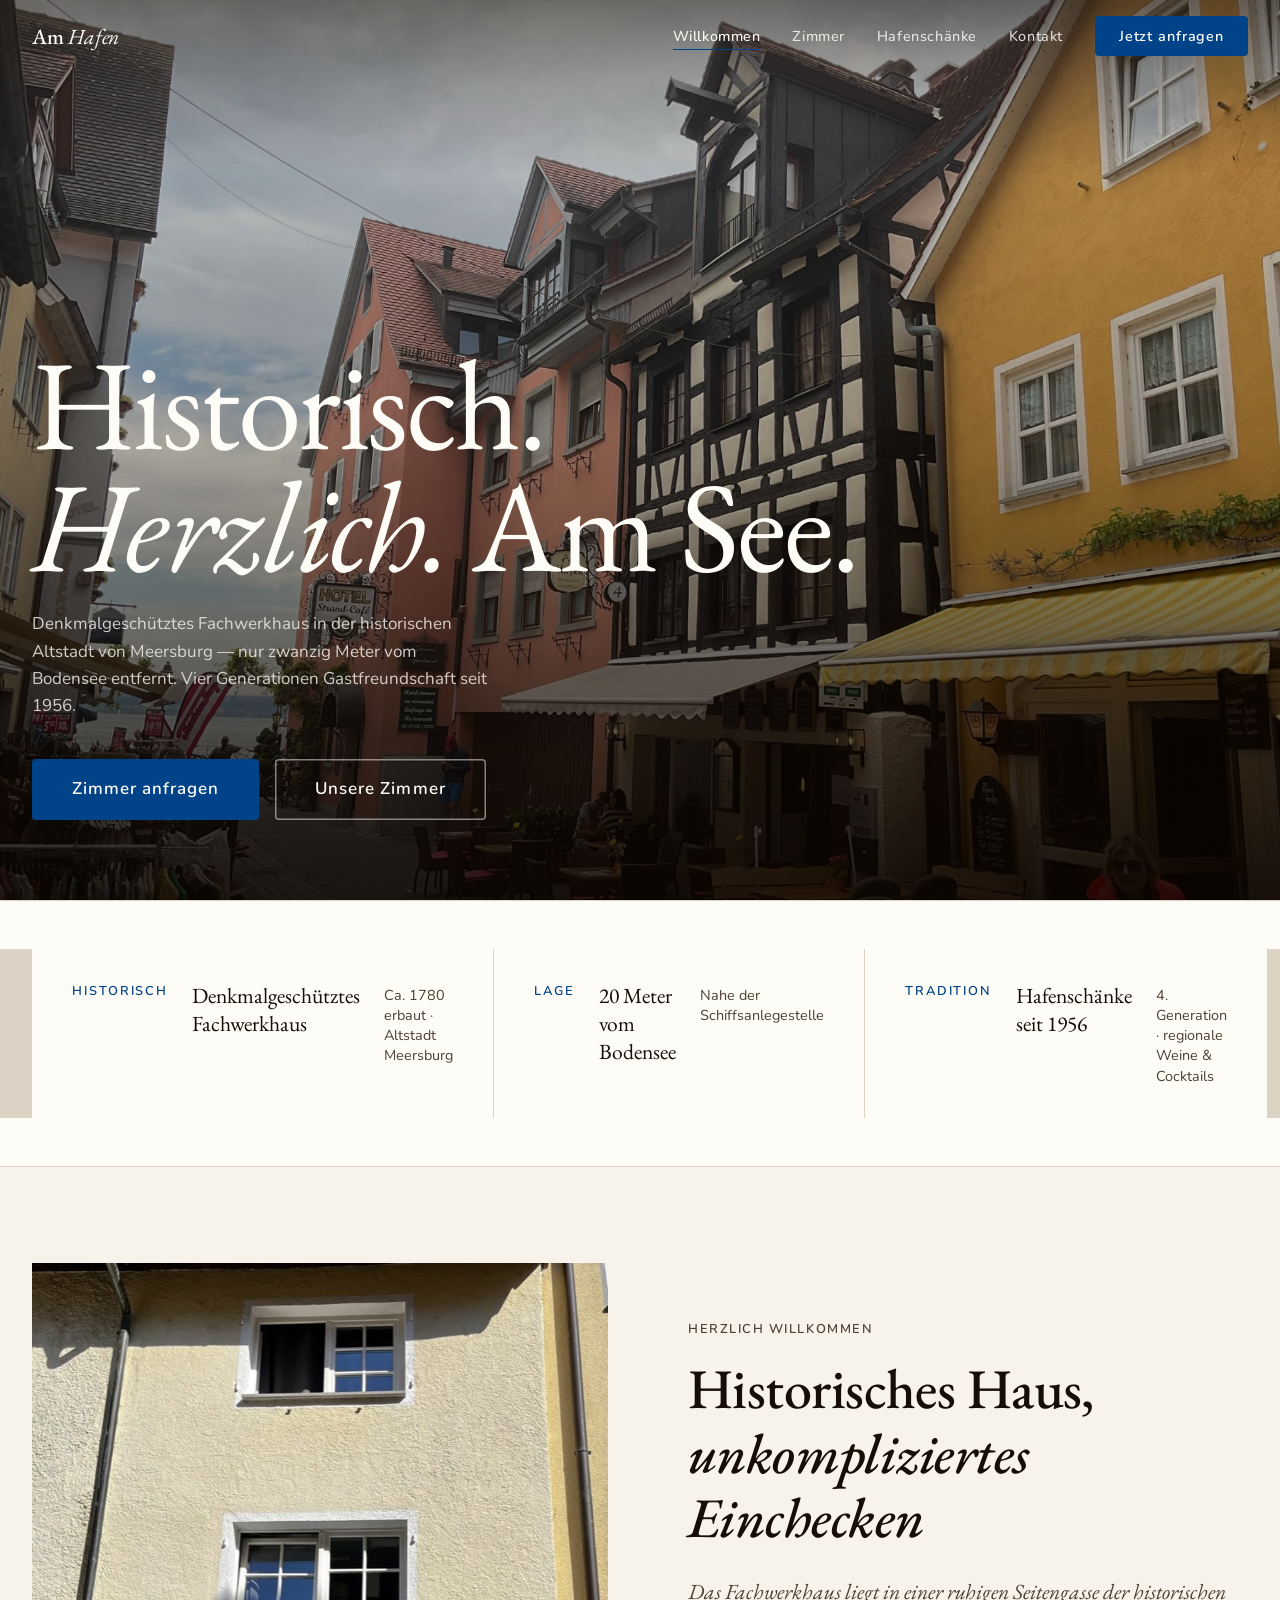
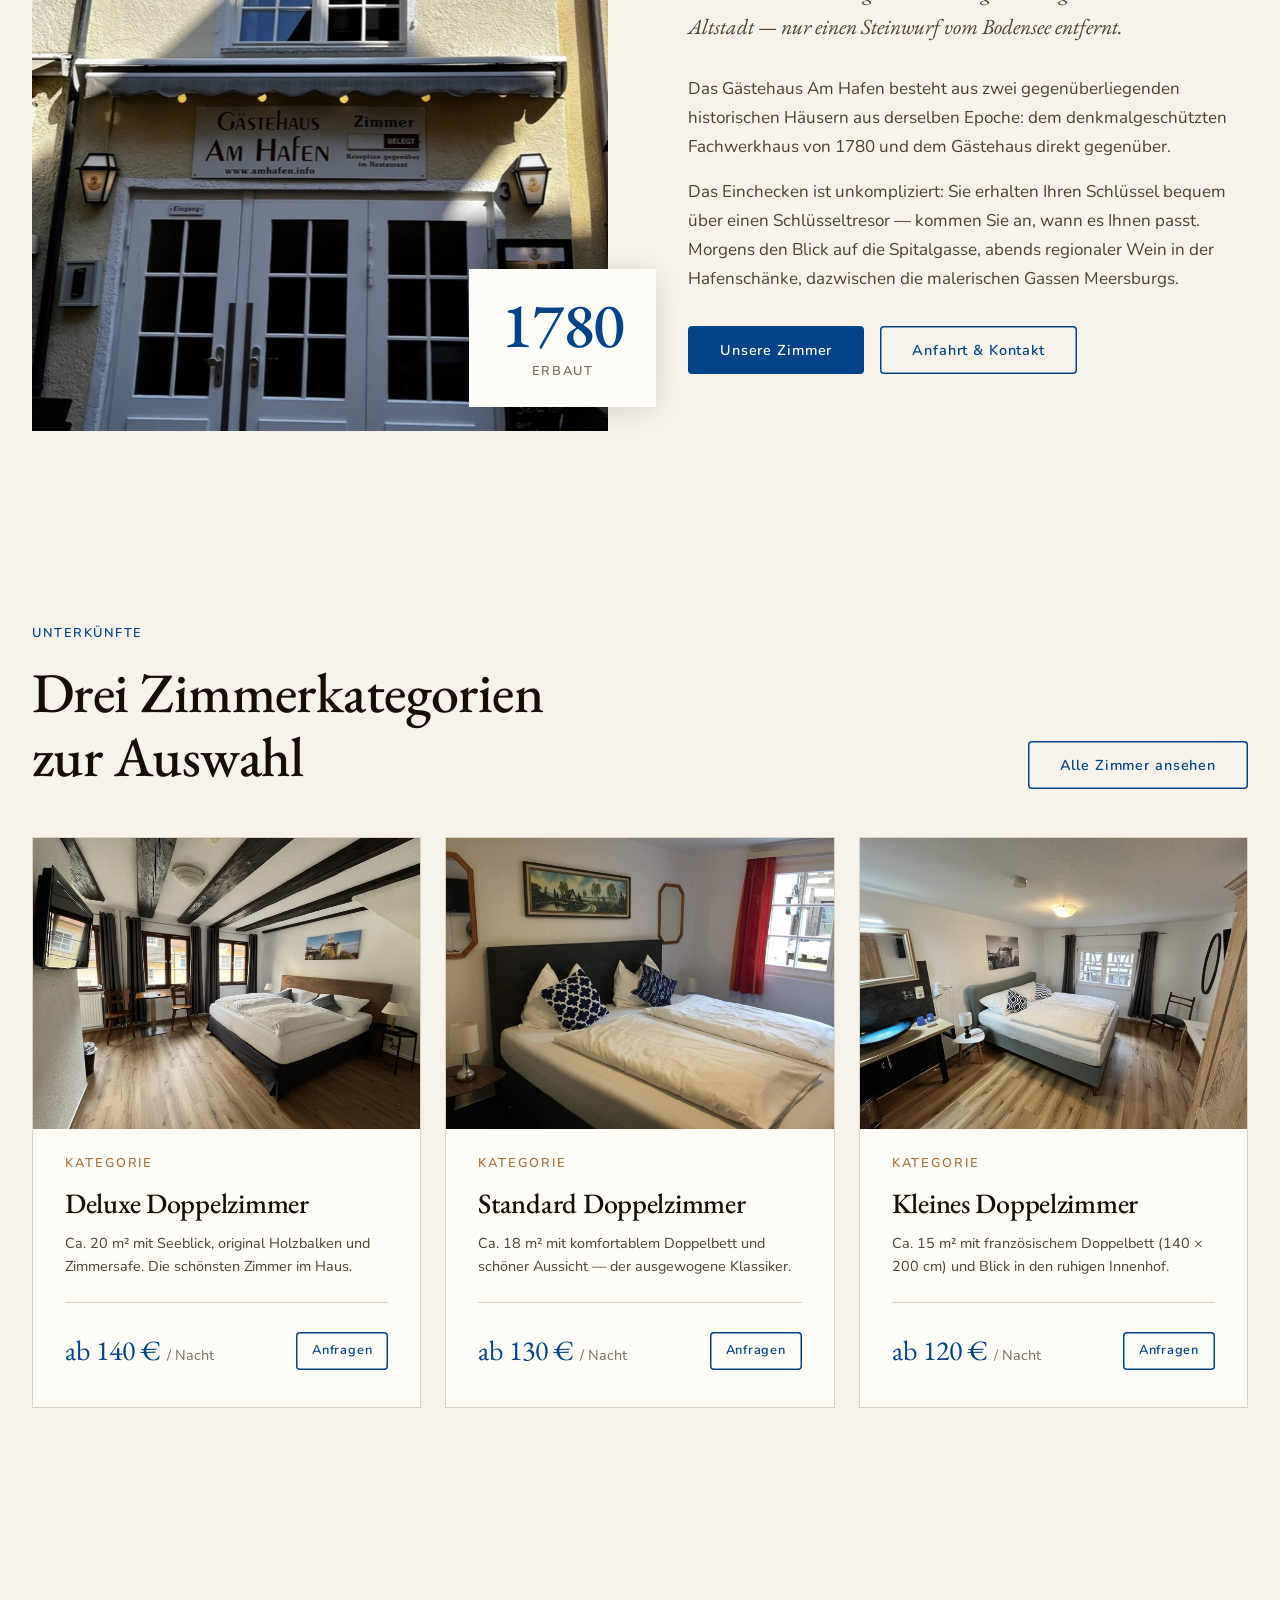
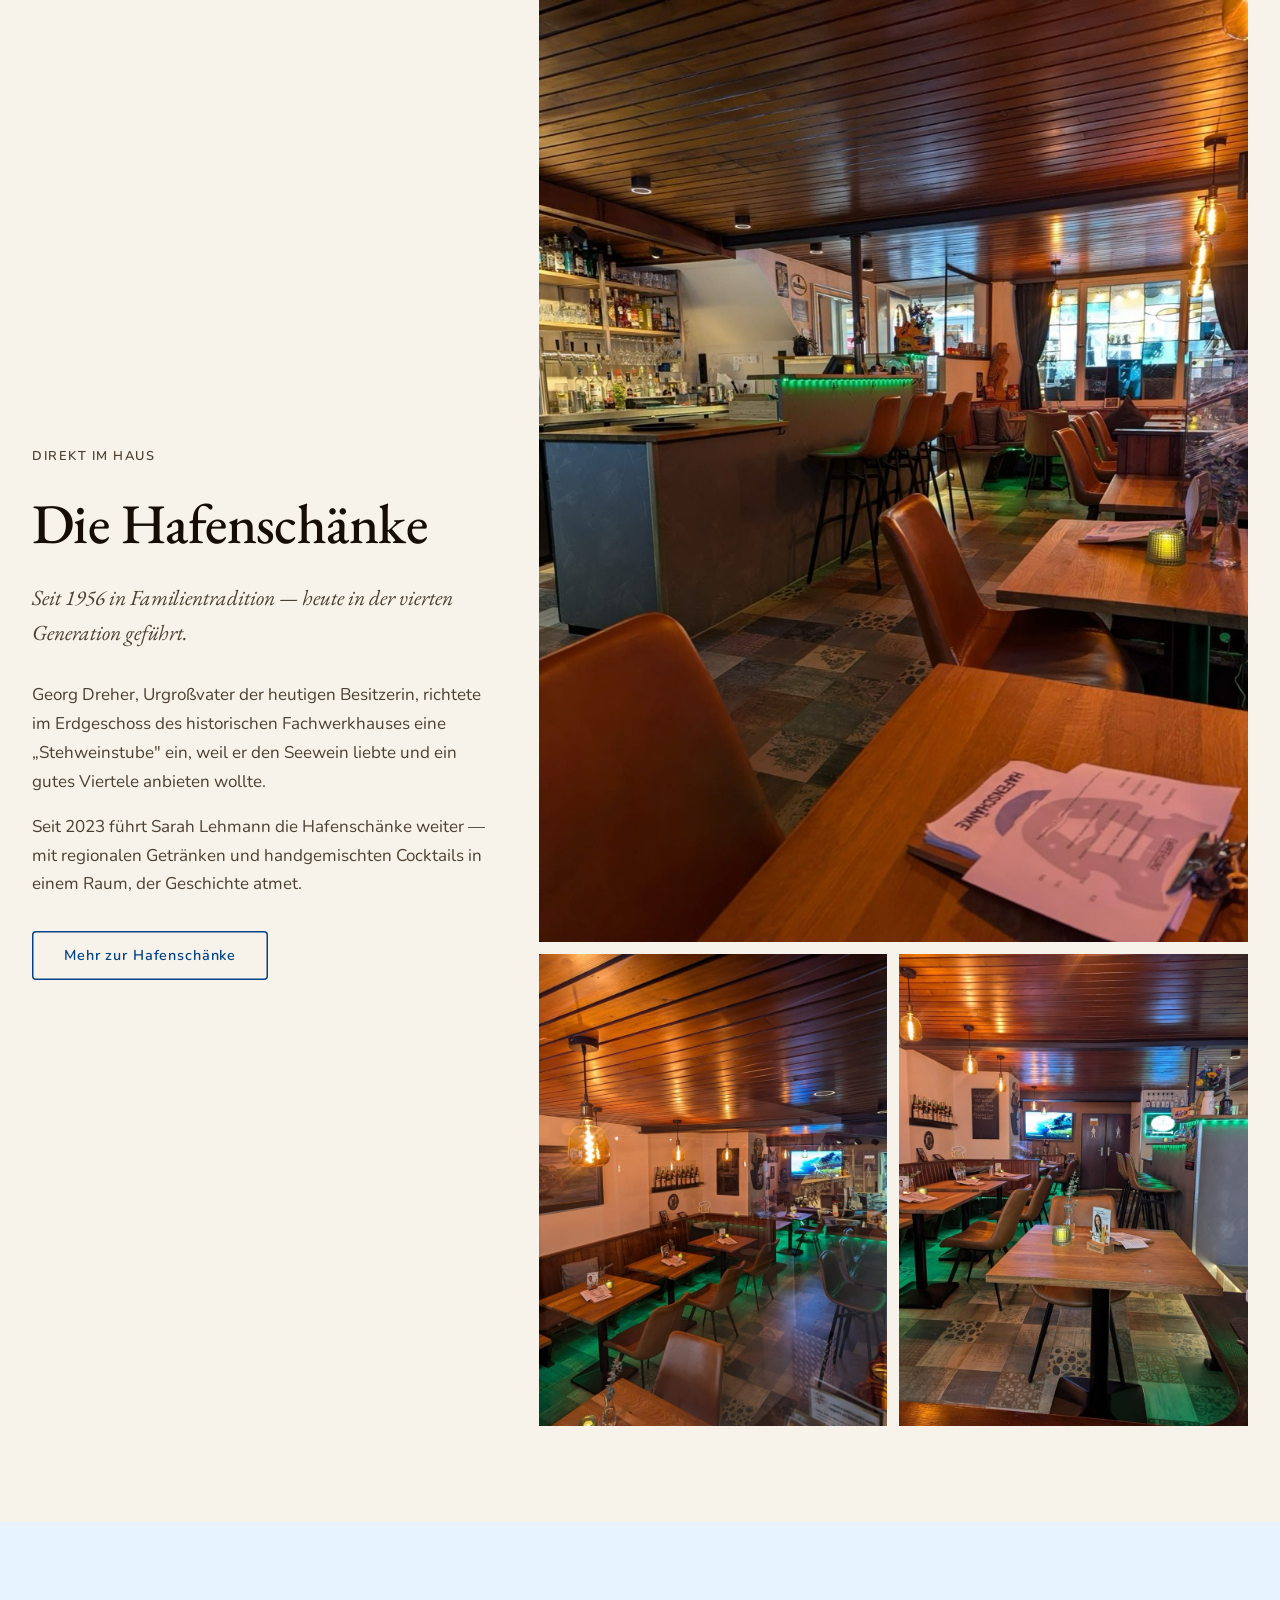
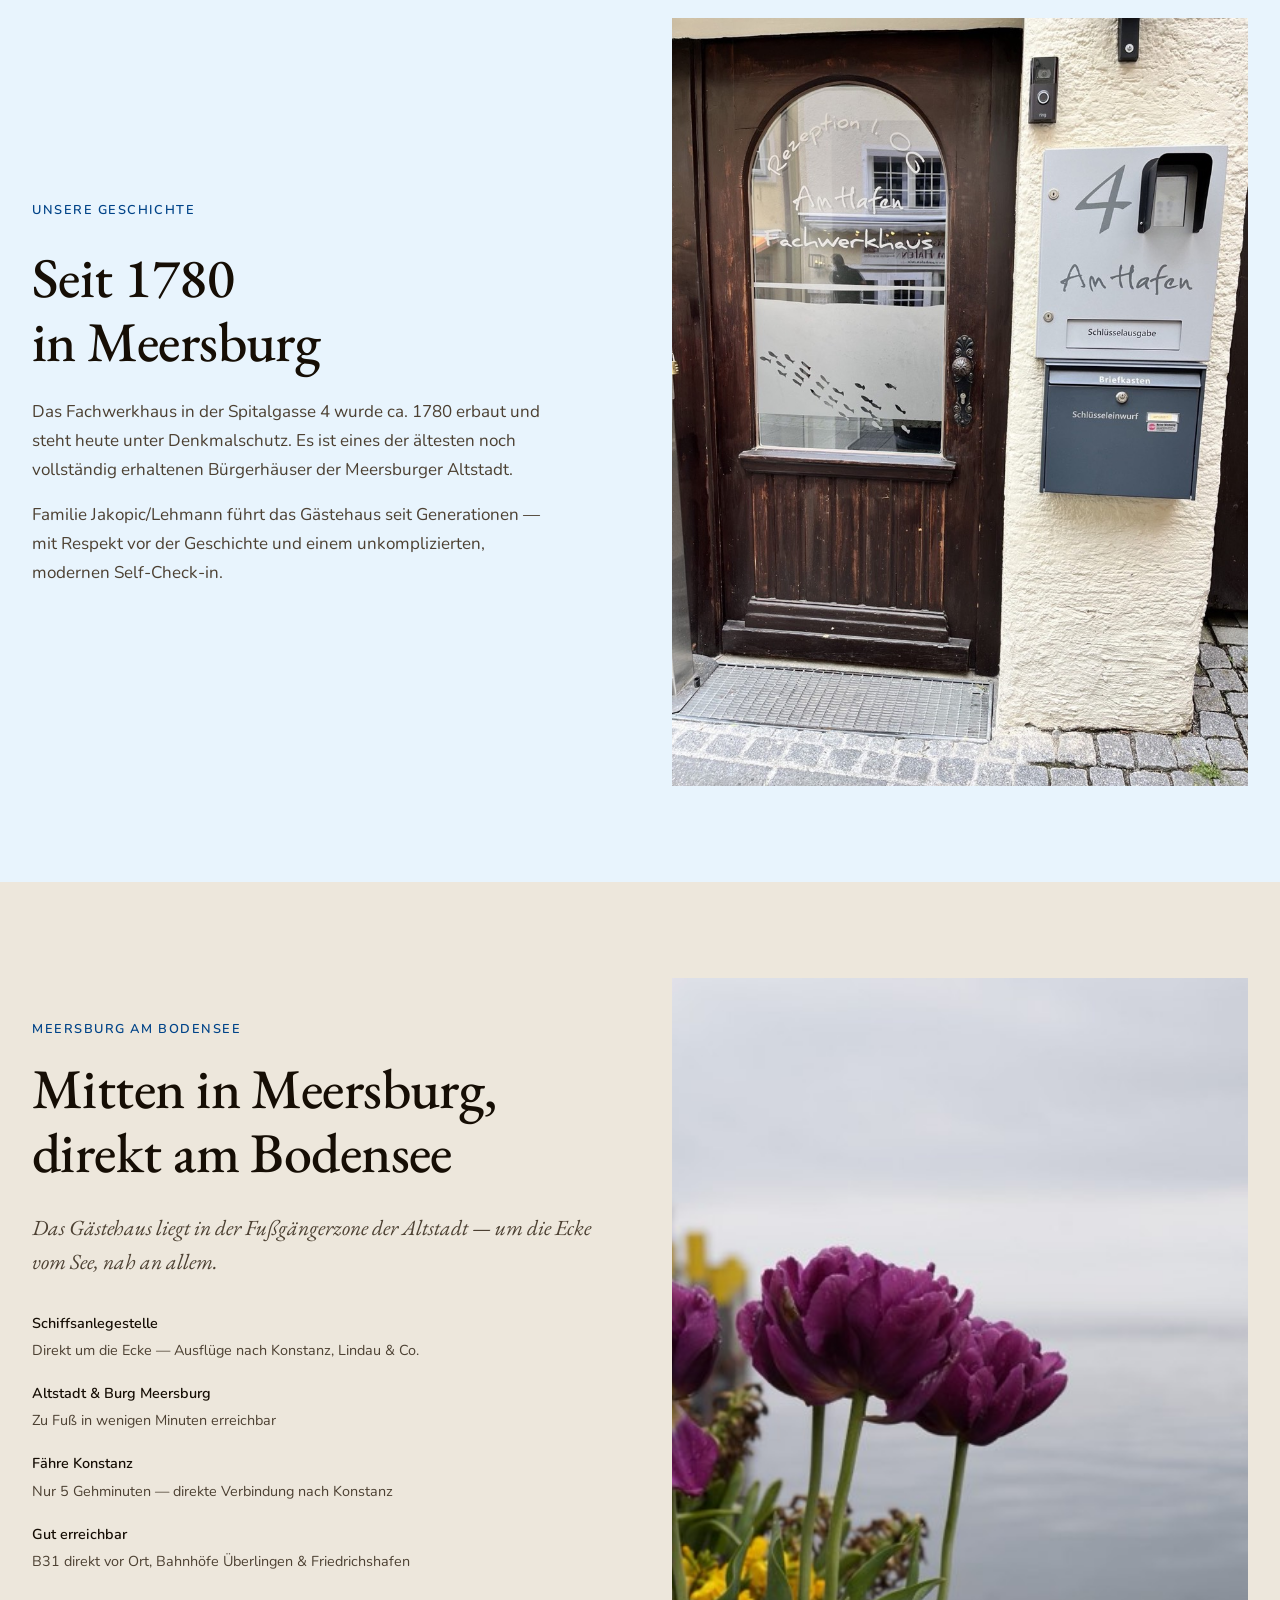
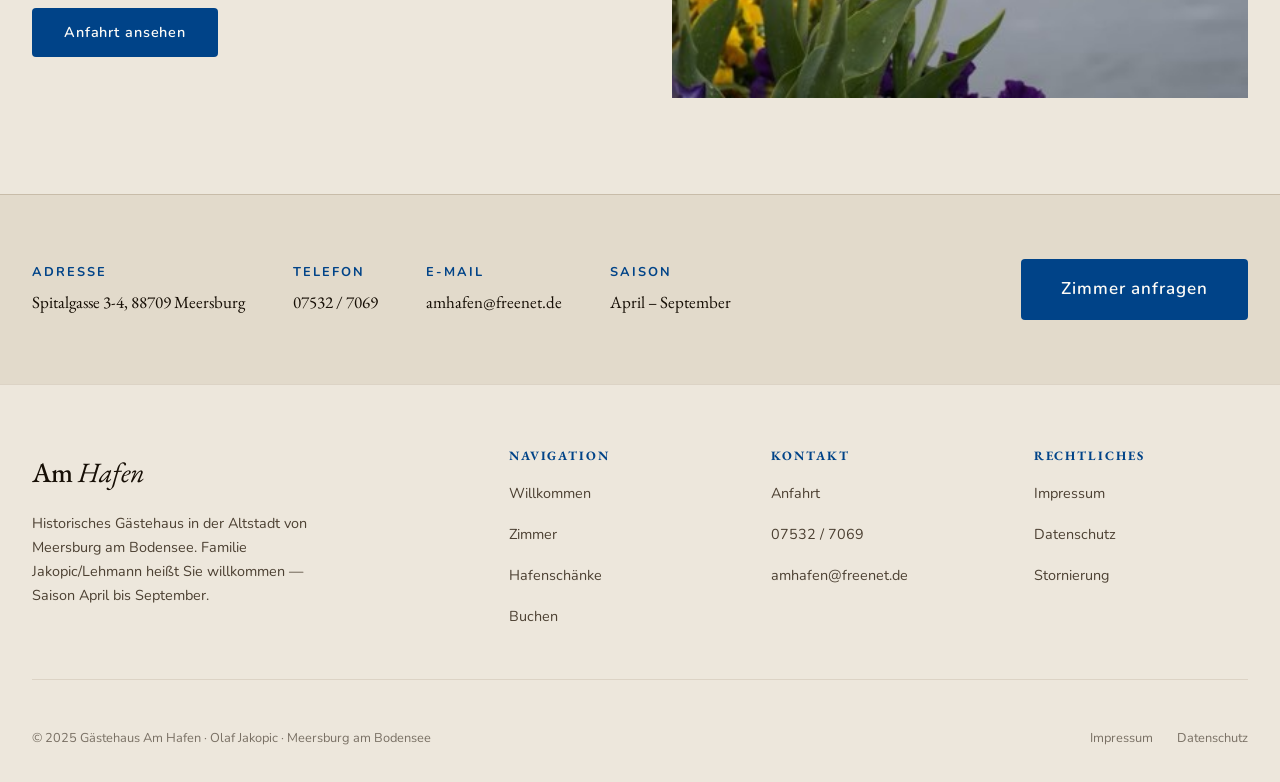
==== index.html @ cff9660d "Add files via upload" ====
<!DOCTYPE html>
<html lang="de">
<head>
  <meta charset="UTF-8">
  <meta name="viewport" content="width=device-width, initial-scale=1.0">
  <title>Gästehaus Am Hafen – Meersburg am Bodensee</title>
  <meta name="description" content="Gästehaus Am Hafen in der historischen Altstadt von Meersburg. Denkmalgeschütztes Fachwerkhaus von 1780, nur 20 Meter vom Bodensee und der Schiffsanlegestelle. Unkompliziertes Self-Check-in. Saison April–September.">
  <meta property="og:title" content="Gästehaus Am Hafen – Meersburg am Bodensee">
  <meta property="og:description" content="Historisches Fachwerkhaus direkt am Bodensee. Zimmer ab 120 €/Nacht. Self-Check-in über Schlüsseltresor.">
  <meta property="og:type" content="website">
  <meta property="og:image" content="img-0397.jpeg">
  <link rel="canonical" href="https://www.amhafen.info/">
  <link rel="stylesheet" href="style.css">
  <script type="application/ld+json">
  {
    "@context": "https://schema.org",
    "@type": "LodgingBusiness",
    "name": "Gästehaus Am Hafen",
    "description": "Historisches Fachwerkhaus in der Altstadt Meersburg, 20m vom Bodensee",
    "address": {
      "@type": "PostalAddress",
      "streetAddress": "Spitalgasse 3-4",
      "addressLocality": "Meersburg",
      "postalCode": "88709",
      "addressCountry": "DE"
    },
    "telephone": "+497532-7069",
    "email": "amhafen@freenet.de",
    "url": "https://www.amhafen.info",
    "priceRange": "ab 120 €/Nacht"
  }
  </script>
</head>
<body>

<!-- ── Navigation ──────────────────────────────────────────── -->
<nav class="nav" aria-label="Hauptnavigation">
  <div class="nav__inner">
    <a href="index.html" class="nav__logo">Am <span>Hafen</span></a>
    <div class="nav__links" role="list">
      <a href="index.html" class="nav__link nav__link--active" role="listitem">Willkommen</a>
      <a href="zimmer.html" class="nav__link" role="listitem">Zimmer</a>
      <a href="hafenschaenke.html" class="nav__link" role="listitem">Hafenschänke</a>
      <a href="kontakt.html" class="nav__link" role="listitem">Kontakt</a>
      <a href="buchen.html" class="nav__cta nav__link" role="listitem">Jetzt anfragen</a>
    </div>
    <button class="nav__hamburger" aria-label="Menü öffnen" aria-expanded="false" aria-controls="mobile-nav">
      <span></span><span></span><span></span>
    </button>
  </div>
</nav>

<nav class="nav__mobile" id="mobile-nav" aria-label="Mobile Navigation">
  <a href="index.html" class="nav__link">Willkommen</a>
  <a href="zimmer.html" class="nav__link">Zimmer</a>
  <a href="hafenschaenke.html" class="nav__link">Hafenschänke</a>
  <a href="kontakt.html" class="nav__link">Kontakt</a>
  <a href="buchen.html" class="nav__cta">Jetzt anfragen</a>
</nav>

<!-- ── Hero ────────────────────────────────────────────────── -->
<section class="hero" aria-label="Willkommen">
  <div class="hero__bg" role="img" aria-label="Historische Altstadtgasse in Meersburg am Bodensee">
    <img width="1800" height="1350" src="img-0397.jpeg" srcset="img-0397-768.jpeg 768w, img-0397-1200.jpeg 1200w, img-0397.jpeg 1800w" sizes="100vw" alt="Malerische Altstadtgasse in Meersburg mit Fachwerkhäusern, nahe dem Gästehaus Am Hafen" loading="eager" fetchpriority="high">
  </div>
  <div class="hero__content container">
    <h1 class="hero__title">Historisch.<br><em>Herzlich.</em> Am See.</h1>
    <p class="hero__sub">Denkmalgeschütztes Fachwerkhaus in der historischen Altstadt von Meersburg — nur zwanzig Meter vom Bodensee entfernt. Vier Generationen Gastfreundschaft seit 1956.</p>
    <div class="hero__actions">
      <a href="buchen.html" class="btn btn--primary btn--lg">Zimmer anfragen</a>
      <a href="zimmer.html" class="btn btn--ghost-light btn--lg">Unsere Zimmer</a>
    </div>
  </div>
  <div class="hero__scroll" aria-hidden="true"></div>
</section>

<!-- ── Highlights Band ─────────────────────────────────────── -->
<section class="highlights" aria-label="Highlights">
  <div class="highlights__grid container">
    <div class="highlight reveal">
      <div class="highlight__label">Historisch</div>
      <div class="highlight__text">Denkmalgeschütztes Fachwerkhaus</div>
      <div class="highlight__sub">Ca. 1780 erbaut · Altstadt Meersburg</div>
    </div>
    <div class="highlight reveal reveal-delay-1">
      <div class="highlight__label">Lage</div>
      <div class="highlight__text">20 Meter vom Bodensee</div>
      <div class="highlight__sub">Nahe der Schiffsanlegestelle</div>
    </div>
    <div class="highlight reveal reveal-delay-2">
      <div class="highlight__label">Tradition</div>
      <div class="highlight__text">Hafenschänke seit 1956</div>
      <div class="highlight__sub">4. Generation · regionale Weine & Cocktails</div>
    </div>
  </div>
</section>

<!-- ── Intro / Willkommen ──────────────────────────────────── -->
<section class="intro section" aria-labelledby="intro-heading">
  <div class="container">
    <div class="intro__grid">
      <div class="intro__image reveal">
        <div class="intro__image-clip">
          <img width="1272" height="2000" src="img-2753.jpeg" srcset="img-2753-768.jpeg 488w, img-2753-1200.jpeg 762w, img-2753.jpeg 1017w" sizes="(max-width: 900px) 100vw, 50vw" alt="Eingangsschild Gästehaus Am Hafen in der Spitalgasse" loading="lazy">
        </div>
        <div class="intro__badge" aria-label="Erbaut 1780">
          <div class="intro__badge-year">1780</div>
          <div class="intro__badge-label">Erbaut</div>
        </div>
      </div>
      <div class="intro__text reveal reveal-delay-1">
        <p class="eyebrow">Herzlich willkommen</p>
        <h2 id="intro-heading">Historisches Haus,<br><em>unkompliziertes Einchecken</em></h2>
        <p class="lead">Das Fachwerkhaus liegt in einer ruhigen Seitengasse der historischen Altstadt — nur einen Steinwurf vom Bodensee entfernt.</p>
        <p>Das Gästehaus Am Hafen besteht aus zwei gegenüberliegenden historischen Häusern aus derselben Epoche: dem denkmalgeschützten Fachwerkhaus von 1780 und dem Gästehaus direkt gegenüber.</p>
        <p>Das Einchecken ist unkompliziert: Sie erhalten Ihren Schlüssel bequem über einen Schlüsseltresor — kommen Sie an, wann es Ihnen passt. Morgens den Blick auf die Spitalgasse, abends regionaler Wein in der Hafenschänke, dazwischen die malerischen Gassen Meersburgs.</p>
        <div style="display:flex; gap: var(--s4); flex-wrap: wrap; margin-top: var(--s8);">
          <a href="zimmer.html" class="btn btn--primary">Unsere Zimmer</a>
          <a href="kontakt.html" class="btn btn--ghost">Anfahrt &amp; Kontakt</a>
        </div>
      </div>
    </div>
  </div>
</section>

<!-- ── Room Preview ────────────────────────────────────────── -->
<section class="rooms-preview" aria-labelledby="rooms-heading">
  <div class="container">
    <div class="section-header">
      <div class="section-header__left reveal">
        <p class="eyebrow">Unterkünfte</p>
        <h2 id="rooms-heading">Drei Zimmerkategorien<br>zur Auswahl</h2>
      </div>
      <a href="zimmer.html" class="btn btn--ghost reveal">Alle Zimmer ansehen</a>
    </div>
    <div class="rooms-grid">
      <article class="room-card reveal">
        <a href="zimmer.html#deluxe" class="room-card__img" data-lightbox="img-7273.jpeg" data-alt="Deluxe Doppelzimmer" aria-label="Zimmerfotos ansehen">
          <img width="2000" height="1500" src="img-7273.jpeg" srcset="img-7273-768.jpeg 768w, img-7273-1200.jpeg 1200w, img-7273.jpeg 1600w" sizes="(max-width: 900px) 100vw, 50vw" alt="Deluxe Doppelzimmer im Fachwerkhaus mit original Holzbalken" loading="lazy">
        </a>
        <div class="room-card__body">
          <div class="room-card__type">Kategorie</div>
          <h3 class="room-card__name">Deluxe Doppelzimmer</h3>
          <p class="room-card__desc">Ca. 20 m² mit Seeblick, original Holzbalken und Zimmersafe. Die schönsten Zimmer im Haus.</p>
          <div class="room-card__footer">
            <div class="room-card__price">ab 140 € <span>/ Nacht</span></div>
            <a href="buchen.html?zimmer=deluxe" class="btn btn--ghost" style="padding: var(--s2) var(--s4); font-size: var(--text-xs);">Anfragen</a>
          </div>
        </div>
      </article>
      <article class="room-card reveal reveal-delay-1">
        <a href="zimmer.html#standard" class="room-card__img" data-lightbox="img-3062.jpg" data-alt="Standard Doppelzimmer" aria-label="Zimmerfotos ansehen">
          <img width="1800" height="1350" src="img-3062.jpg" srcset="img-3062-768.jpg 768w, img-3062-1200.jpg 1200w, img-3062.jpg 1800w" sizes="(max-width: 900px) 100vw, 50vw" alt="Standard Doppelzimmer mit Doppelbett und Aussicht" loading="lazy">
        </a>
        <div class="room-card__body">
          <div class="room-card__type">Kategorie</div>
          <h3 class="room-card__name">Standard Doppelzimmer</h3>
          <p class="room-card__desc">Ca. 18 m² mit komfortablem Doppelbett und schöner Aussicht — der ausgewogene Klassiker.</p>
          <div class="room-card__footer">
            <div class="room-card__price">ab 130 € <span>/ Nacht</span></div>
            <a href="buchen.html?zimmer=standard" class="btn btn--ghost" style="padding: var(--s2) var(--s4); font-size: var(--text-xs);">Anfragen</a>
          </div>
        </div>
      </article>
      <article class="room-card reveal reveal-delay-2">
        <a href="zimmer.html#klein" class="room-card__img" data-lightbox="img-7418.jpeg" data-alt="Kleines Doppelzimmer" aria-label="Zimmerfotos ansehen">
          <img width="2000" height="1500" src="img-7418.jpeg" srcset="img-7418-768.jpeg 768w, img-7418-1200.jpeg 1200w, img-7418.jpeg 1600w" sizes="(max-width: 900px) 100vw, 50vw" alt="Kleines Doppelzimmer mit Innenhofsicht" loading="lazy">
        </a>
        <div class="room-card__body">
          <div class="room-card__type">Kategorie</div>
          <h3 class="room-card__name">Kleines Doppelzimmer</h3>
          <p class="room-card__desc">Ca. 15 m² mit französischem Doppelbett (140 × 200 cm) und Blick in den ruhigen Innenhof.</p>
          <div class="room-card__footer">
            <div class="room-card__price">ab 120 € <span>/ Nacht</span></div>
            <a href="buchen.html?zimmer=klein" class="btn btn--ghost" style="padding: var(--s2) var(--s4); font-size: var(--text-xs);">Anfragen</a>
          </div>
        </div>
      </article>
    </div>
  </div>
</section>

<!-- ── Hafenschänke Feature ────────────────────────────────── -->
<section class="hafenbar section" aria-labelledby="hafen-heading">
  <div class="container">
    <div class="hafenbar__grid">
      <div class="hafenbar__text reveal">
        <p class="eyebrow">Direkt im Haus</p>
        <h2 id="hafen-heading">Die Hafen&shy;schänke</h2>
        <p class="lead">Seit 1956 in Familientradition — heute in der vierten Generation geführt.</p>
        <p>Georg Dreher, Urgroßvater der heutigen Besitzerin, richtete im Erdgeschoss des historischen Fachwerkhauses eine „Stehweinstube" ein, weil er den Seewein liebte und ein gutes Viertele anbieten wollte.</p>
        <p>Seit 2023 führt Sarah Lehmann die Hafenschänke weiter — mit regionalen Getränken und handgemischten Cocktails in einem Raum, der Geschichte atmet.</p>
        <a href="hafenschaenke.html" class="btn btn--ghost">Mehr zur Hafenschänke</a>
      </div>
      <div class="hafenbar__images reveal reveal-delay-1">
        <div class="hafenbar__img-main">
          <img width="1536" height="2040" src="img-7409.jpg" srcset="img-7409-768.jpg 578w, img-7409-1200.jpg 903w, img-7409.jpg 1204w" sizes="(max-width: 900px) 100vw, 50vw" alt="Theke der Hafenschänke mit regionalen Getränken" loading="lazy">
        </div>
        <div class="hafenbar__img-row">
          <div class="hafenbar__img-small">
            <img width="1536" height="2040" src="img-7407.jpg" srcset="img-7407-768.jpg 578w, img-7407-1200.jpg 903w, img-7407.jpg 1204w" sizes="(max-width: 900px) 100vw, 50vw" alt="Gemütlicher Gastraum der Hafenschänke mit Holzdecke" loading="lazy">
          </div>
          <div class="hafenbar__img-small">
            <img width="1536" height="2040" src="img-7408.jpg" srcset="img-7408-768.jpg 578w, img-7408-1200.jpg 903w, img-7408.jpg 1204w" sizes="(max-width: 900px) 100vw, 50vw" alt="Tische in der Hafenschänke" loading="lazy">
          </div>
        </div>
      </div>
    </div>
  </div>
</section>

<!-- ── Geschichte / 1780 ──────────────────────────────────── -->
<section class="history" aria-labelledby="history-heading">
  <div class="container">
    <div class="history__inner">
      <div class="history__text reveal">
        <p class="eyebrow">Unsere Geschichte</p>
        <h2 id="history-heading">Seit 1780<br>in Meersburg</h2>
        <p>Das Fachwerkhaus in der Spitalgasse 4 wurde ca. 1780 erbaut und steht heute unter Denkmalschutz. Es ist eines der ältesten noch vollständig erhaltenen Bürgerhäuser der Meersburger Altstadt.</p>
        <p>Familie Jakopic/Lehmann führt das Gästehaus seit Generationen — mit Respekt vor der Geschichte und einem unkomplizierten, modernen Self-Check-in.</p>
      </div>
      <div class="history__image reveal reveal-delay-1">
        <img width="1500" height="2000" src="img-5896.jpeg" srcset="img-5896-768.jpeg 576w, img-5896-1200.jpeg 900w, img-5896.jpeg 1200w" sizes="(max-width: 900px) 100vw, 50vw" alt="Historischer Eingang des Fachwerkhauses Am Hafen, Spitalgasse 4" loading="lazy">
      </div>
    </div>
  </div>
</section>

<!-- ── Lage ────────────────────────────────────────────────── -->
<section class="location section" aria-labelledby="location-heading">
  <div class="container">
    <div class="location__grid">
      <div class="location__content reveal">
        <p class="eyebrow">Meersburg am Bodensee</p>
        <h2 id="location-heading">Mitten in Meersburg,<br>direkt am Bodensee</h2>
        <p class="lead">Das Gästehaus liegt in der Fußgängerzone der Altstadt — um die Ecke vom See, nah an allem.</p>
        <ul class="location__features">
          <li class="location__feature">
            <div class="location__feature-text">
              <strong>Schiffsanlegestelle</strong>
              <span>Direkt um die Ecke — Ausflüge nach Konstanz, Lindau & Co.</span>
            </div>
          </li>
          <li class="location__feature">
            <div class="location__feature-text">
              <strong>Altstadt &amp; Burg Meersburg</strong>
              <span>Zu Fuß in wenigen Minuten erreichbar</span>
            </div>
          </li>
          <li class="location__feature">
            <div class="location__feature-text">
              <strong>Fähre Konstanz</strong>
              <span>Nur 5 Gehminuten — direkte Verbindung nach Konstanz</span>
            </div>
          </li>
          <li class="location__feature">
            <div class="location__feature-text">
              <strong>Gut erreichbar</strong>
              <span>B31 direkt vor Ort, Bahnhöfe Überlingen &amp; Friedrichshafen</span>
            </div>
          </li>
        </ul>
        <a href="kontakt.html" class="btn btn--primary">Anfahrt ansehen</a>
      </div>
      <div class="location__map reveal reveal-delay-1">
        <img width="1800" height="1200" src="dsc3263.jpeg" srcset="dsc3263-768.jpeg 768w, dsc3263-1200.jpeg 1200w, dsc3263.jpeg 1800w" sizes="(max-width: 900px) 100vw, 50vw" alt="Frühlingsblüten am Ufer des Bodensees bei Meersburg" loading="lazy">
      </div>
    </div>
  </div>
</section>

<!-- ── Contact Strip ──────────────────────────────────────── -->
<div class="contact-strip">
  <div class="container">
    <div class="contact-strip__inner">
      <div class="contact-strip__info">
        <div class="contact-item">
          <span class="contact-item__label">Adresse</span>
          <span class="contact-item__value">Spitalgasse 3-4, 88709 Meersburg</span>
        </div>
        <div class="contact-item">
          <span class="contact-item__label">Telefon</span>
          <span class="contact-item__value"><a href="tel:+4975327069">07532 / 7069</a></span>
        </div>
        <div class="contact-item">
          <span class="contact-item__label">E-Mail</span>
          <span class="contact-item__value"><a href="mailto:amhafen@freenet.de">amhafen@freenet.de</a></span>
        </div>
        <div class="contact-item">
          <span class="contact-item__label">Saison</span>
          <span class="contact-item__value">April – September</span>
        </div>
      </div>
      <a href="buchen.html" class="btn btn--primary btn--lg">Zimmer anfragen</a>
    </div>
  </div>
</div>

<!-- ── Footer ─────────────────────────────────────────────── -->
<footer>
  <div class="container">
    <div class="footer__grid">
      <div>
        <div class="footer__brand">Am <span>Hafen</span></div>
        <p class="footer__desc">Historisches Gästehaus in der Altstadt von Meersburg am Bodensee. Familie Jakopic/Lehmann heißt Sie willkommen — Saison April bis September.</p>
      </div>
      <div class="footer__col">
        <h4>Navigation</h4>
        <ul class="footer__links">
          <li><a href="index.html" class="footer__link">Willkommen</a></li>
          <li><a href="zimmer.html" class="footer__link">Zimmer</a></li>
          <li><a href="hafenschaenke.html" class="footer__link">Hafenschänke</a></li>
          <li><a href="buchen.html" class="footer__link">Buchen</a></li>
        </ul>
      </div>
      <div class="footer__col">
        <h4>Kontakt</h4>
        <ul class="footer__links">
          <li><a href="kontakt.html" class="footer__link">Anfahrt</a></li>
          <li><a href="tel:+4975327069" class="footer__link">07532 / 7069</a></li>
          <li><a href="mailto:amhafen@freenet.de" class="footer__link">amhafen@freenet.de</a></li>
        </ul>
      </div>
      <div class="footer__col">
        <h4>Rechtliches</h4>
        <ul class="footer__links">
          <li><a href="impressum.html" class="footer__link">Impressum</a></li>
          <li><a href="impressum.html#datenschutz" class="footer__link">Datenschutz</a></li>
          <li><a href="impressum.html#stornierung" class="footer__link">Stornierung</a></li>
        </ul>
      </div>
    </div>
    <div class="footer__bottom">
      <span class="footer__copy">© 2025 Gästehaus Am Hafen · Olaf Jakopic · Meersburg am Bodensee</span>
      <div class="footer__legal">
        <a href="impressum.html">Impressum</a>
        <a href="impressum.html#datenschutz">Datenschutz</a>
      </div>
    </div>
  </div>
</footer>

<!-- ── Lightbox ───────────────────────────────────────────── -->
<div class="lightbox" role="dialog" aria-modal="true" aria-label="Bildvorschau">
  <button class="lightbox__close" aria-label="Schließen">✕</button>
  <img class="lightbox__img" alt="">
</div>

<script src="main.js"></script>
</body>
</html>
---- style.css ----
/* ============================================================
   Gästehaus Am Hafen — Main Stylesheet
   Typography: EB Garamond (display) + Nunito (body)
   Colors: OKLCH — warm cream / Bodensee blue
   ============================================================ */

@import url('https://fonts.googleapis.com/css2?family=EB+Garamond:ital,wght@0,400;0,500;0,600;1,400;1,500&family=Nunito:wght@300;400;500;600;700&display=swap');

/* ── Reset & Box Model ────────────────────────────────────── */
*, *::before, *::after {
  box-sizing: border-box;
  margin: 0;
  padding: 0;
}

/* ── Design Tokens ────────────────────────────────────────── */
:root {
  /* Colors */
  --bg:             oklch(96.5% 0.013 85);
  --bg-surface:     oklch(93%   0.016 82);
  --bg-deep:        oklch(89%   0.022 80);
  --text:           oklch(17%   0.022 70);
  --text-mid:       oklch(38%   0.028 72);
  --text-soft:      oklch(55%   0.022 75);
  --lake:           oklch(37%   0.155 241);
  --lake-mid:       oklch(52%   0.115 241);
  --lake-pale:      oklch(82%   0.055 241);
  --lake-wash:      oklch(93%   0.025 241);
  --timber:         oklch(60%   0.100 62);
  --timber-pale:    oklch(91%   0.030 75);
  --border:         oklch(87%   0.022 80);
  --border-mid:     oklch(80%   0.030 80);
  --white:          oklch(99%   0.006 85);

  /* Typography */
  --font-display: 'EB Garamond', Georgia, serif;
  --font-body:    'Nunito', system-ui, -apple-system, sans-serif;

  /* Type Scale (fluid) */
  --text-xs:   clamp(0.72rem, 0.68rem + 0.2vw,  0.8rem);
  --text-sm:   clamp(0.85rem, 0.82rem + 0.15vw, 0.9rem);
  --text-base: clamp(1rem,    0.97rem + 0.15vw,  1.0625rem);
  --text-lg:   clamp(1.15rem, 1.05rem + 0.5vw,   1.35rem);
  --text-xl:   clamp(1.35rem, 1.1rem  + 1.1vw,   1.75rem);
  --text-2xl:  clamp(1.7rem,  1.3rem  + 2vw,     2.5rem);
  --text-3xl:  clamp(2.2rem,  1.6rem  + 3vw,     3.5rem);
  --text-4xl:  clamp(3rem,    2rem    + 5vw,      5.5rem);
  --text-hero: clamp(3.5rem,  2rem    + 7.5vw,   8.5rem);

  /* Spacing (4pt scale) */
  --s1:  0.25rem;
  --s2:  0.5rem;
  --s3:  0.75rem;
  --s4:  1rem;
  --s6:  1.5rem;
  --s8:  2rem;
  --s10: 2.5rem;
  --s12: 3rem;
  --s16: 4rem;
  --s20: 5rem;
  --s24: 6rem;
  --s32: 8rem;

  /* Easing */
  --ease-out-quart: cubic-bezier(0.25, 1, 0.5, 1);
  --ease-out-expo:  cubic-bezier(0.16, 1, 0.3, 1);

  /* Layout */
  --max-content: 1380px;
  --max-prose:   70ch;
  --nav-h:       72px;
}

/* ── Base ─────────────────────────────────────────────────── */
html {
  scroll-behavior: smooth;
  -webkit-text-size-adjust: 100%;
}

body {
  font-family: var(--font-body);
  font-size: var(--text-base);
  line-height: 1.7;
  color: var(--text);
  background: var(--bg);
  -webkit-font-smoothing: antialiased;
  overflow-x: hidden;
}

img {
  display: block;
  max-width: 100%;
  height: auto;
}

a {
  color: inherit;
  text-decoration: none;
}

ul, ol {
  list-style: none;
}

button {
  cursor: pointer;
  border: none;
  background: none;
  font-family: inherit;
}

/* ── Typography ───────────────────────────────────────────── */
h1, h2, h3, h4 {
  font-family: var(--font-display);
  font-weight: 500;
  line-height: 1.15;
  letter-spacing: -0.01em;
  color: var(--text);
}

h1 { font-size: var(--text-4xl); }
h2 { font-size: var(--text-3xl); }
h3 { font-size: var(--text-2xl); }
h4 { font-size: var(--text-xl); }

h1 em, h2 em, h3 em, h4 em {
  font-style: italic;
  font-weight: inherit;
}

.display {
  font-family: var(--font-display);
  font-size: var(--text-hero);
  font-weight: 400;
  line-height: 0.92;
  letter-spacing: -0.02em;
}

.eyebrow {
  font-family: var(--font-body);
  font-size: var(--text-xs);
  font-weight: 600;
  letter-spacing: 0.12em;
  text-transform: uppercase;
  color: var(--lake);
}

.lead {
  font-family: var(--font-display);
  font-size: var(--text-lg);
  font-weight: 400;
  font-style: italic;
  line-height: 1.6;
  color: var(--text-mid);
}

/* ── Navigation ───────────────────────────────────────────── */
.nav {
  position: fixed;
  top: 0;
  left: 0;
  right: 0;
  z-index: 100;
  height: var(--nav-h);
  display: flex;
  align-items: center;
  padding: 0 var(--s8);
  transition: background 0.4s var(--ease-out-quart),
              box-shadow 0.4s var(--ease-out-quart);
}

/* Scrim behind nav on transparent (over-hero) state for legibility */
.nav::before {
  content: '';
  position: absolute;
  inset: 0;
  bottom: auto;
  height: calc(var(--nav-h) * 2.4);
  background: linear-gradient(
    to bottom,
    oklch(15% 0.02 70 / 0.55) 0%,
    oklch(15% 0.02 70 / 0.28) 45%,
    oklch(15% 0.02 70 / 0) 100%
  );
  pointer-events: none;
  opacity: 1;
  transition: opacity 0.4s var(--ease-out-quart);
  z-index: -1;
}

.nav--scrolled::before,
.nav--light::before {
  opacity: 0;
}

.nav--scrolled {
  background: var(--white);
  box-shadow: 0 1px 0 var(--border);
}

.nav__inner {
  width: 100%;
  max-width: var(--max-content);
  margin: 0 auto;
  display: flex;
  align-items: center;
  justify-content: space-between;
  gap: var(--s6);
}

.nav__logo {
  font-family: var(--font-display);
  font-size: var(--text-lg);
  font-weight: 500;
  letter-spacing: -0.01em;
  color: var(--white);
  transition: color 0.3s;
  flex-shrink: 0;
  white-space: nowrap;
}

.nav--scrolled .nav__logo,
.nav--light .nav__logo {
  color: var(--text);
}

.nav__logo span {
  font-style: italic;
  font-weight: 400;
}

.nav__links {
  display: flex;
  align-items: center;
  gap: var(--s8);
}

.nav__link {
  font-size: var(--text-sm);
  font-weight: 500;
  letter-spacing: 0.04em;
  color: oklch(98% 0.008 85 / 0.85);
  transition: color 0.2s, opacity 0.2s;
  position: relative;
}

.nav--scrolled .nav__link,
.nav--light .nav__link {
  color: var(--text-mid);
}

.nav__link::after {
  content: '';
  position: absolute;
  bottom: -2px;
  left: 0;
  width: 0;
  height: 1px;
  background: var(--lake);
  transition: width 0.25s var(--ease-out-quart);
}

.nav__link:hover::after,
.nav__link--active::after {
  width: 100%;
}

.nav__link:hover,
.nav__link--active {
  color: var(--white);
  opacity: 1;
}

.nav--scrolled .nav__link:hover,
.nav--scrolled .nav__link--active,
.nav--light .nav__link:hover,
.nav--light .nav__link--active {
  color: var(--lake);
}

.nav__cta {
  font-size: var(--text-sm);
  font-weight: 600;
  letter-spacing: 0.06em;
  padding: var(--s2) var(--s6);
  background: var(--lake);
  color: var(--white) !important;
  border-radius: 4px;
  transition: background 0.2s;
  flex-shrink: 0;
  white-space: nowrap;
}

.nav__cta:hover {
  background: var(--lake-mid) !important;
}

.nav__cta::after { display: none !important; }

.nav__hamburger {
  display: none;
  flex-direction: column;
  gap: 5px;
  padding: var(--s2);
  color: var(--white);
}

.nav--scrolled .nav__hamburger,
.nav--light .nav__hamburger {
  color: var(--text);
}

.nav__hamburger span {
  display: block;
  width: 22px;
  height: 1.5px;
  background: currentColor;
  transition: transform 0.3s, opacity 0.3s;
}

/* ── Mobile Nav ────────────────────────────────────────────── */
.nav__mobile {
  display: none;
  position: fixed;
  inset: 0;
  z-index: 99;
  background: var(--white);
  padding: calc(var(--nav-h) + var(--s8)) var(--s8) var(--s8);
  flex-direction: column;
  gap: var(--s6);
}

.nav__mobile.is-open {
  display: flex;
}

.nav__mobile .nav__link {
  color: var(--text);
  font-size: var(--text-xl);
  font-family: var(--font-display);
  font-weight: 400;
}

.nav__mobile .nav__cta {
  align-self: flex-start;
  margin-top: var(--s4);
}

/* Offenes Mobile-Menü: obere Leiste solide, damit Logo/Hamburger lesbar
   bleiben und der Über-Hero-Scrim nicht in das weiße Menü durchscheint */
body:has(.nav__mobile.is-open) .nav {
  background: var(--white);
  box-shadow: 0 1px 0 var(--border);
}
body:has(.nav__mobile.is-open) .nav::before { opacity: 0; }
body:has(.nav__mobile.is-open) .nav__logo,
body:has(.nav__mobile.is-open) .nav__hamburger { color: var(--text); }

/* ── Buttons ──────────────────────────────────────────────── */
.btn {
  display: inline-flex;
  align-items: center;
  gap: var(--s3);
  font-family: var(--font-body);
  font-size: var(--text-sm);
  font-weight: 600;
  letter-spacing: 0.06em;
  padding: var(--s3) var(--s8);
  border-radius: 4px;
  transition: background 0.2s, transform 0.15s;
  text-decoration: none;
}

.btn:active { transform: translateY(1px); }

.btn--primary {
  background: var(--lake);
  color: var(--white);
}

.btn--primary:hover { background: var(--lake-mid); }

.btn--ghost {
  background: transparent;
  color: var(--lake);
  box-shadow: inset 0 0 0 1.5px var(--lake);
}

.btn--ghost:hover {
  background: var(--lake-wash);
}

.btn--ghost-light {
  background: transparent;
  color: var(--white);
  box-shadow: inset 0 0 0 1.5px oklch(98% 0.006 85 / 0.5);
}

.btn--ghost-light:hover {
  background: oklch(98% 0.006 85 / 0.1);
}

.btn--lg {
  font-size: var(--text-base);
  padding: var(--s4) var(--s10);
}

/* ── Layout Utilities ─────────────────────────────────────── */
.container {
  width: 100%;
  max-width: var(--max-content);
  margin: 0 auto;
  padding: 0 var(--s8);
}

.section {
  padding: var(--s24) 0;
}

.section--sm { padding: var(--s16) 0; }
.section--lg { padding: clamp(5rem, 10vw, 9rem) 0; }

/* ── Hero ─────────────────────────────────────────────────── */
.hero {
  position: relative;
  min-height: 100svh;
  display: flex;
  align-items: flex-end;
  overflow: hidden;
}

.hero__bg {
  position: absolute;
  inset: 0;
  z-index: 0;
}

.hero__bg img {
  width: 100%;
  height: 100%;
  object-fit: cover;
  object-position: center 30%;
}

.hero__bg::after {
  content: '';
  position: absolute;
  inset: 0;
  background: linear-gradient(
    to top,
    oklch(12% 0.02 70 / 0.88) 0%,
    oklch(12% 0.02 70 / 0.35) 50%,
    oklch(12% 0.02 70 / 0.1) 100%
  );
}

.hero__content {
  position: relative;
  z-index: 1;
  width: 100%;
  padding: var(--s32) var(--s8) var(--s20);
  max-width: var(--max-content);
  margin: 0 auto;
}

.hero__eyebrow {
  color: var(--lake-pale);
  margin-bottom: var(--s6);
}

.hero__title {
  font-family: var(--font-display);
  font-size: var(--text-hero);
  font-weight: 400;
  font-style: normal;
  line-height: 0.95;
  letter-spacing: -0.02em;
  color: var(--white);
  margin-bottom: var(--s6);
  max-width: 14ch;
}

.hero__title em {
  font-style: italic;
  font-weight: 400;
}

.hero__sub {
  font-size: var(--text-base);
  color: oklch(94% 0.01 85 / 0.85);
  max-width: 46ch;
  line-height: 1.6;
  margin-bottom: var(--s10);
}

.hero__actions {
  display: flex;
  gap: var(--s4);
  flex-wrap: wrap;
}

/* ── Zimmer Inklusiv-Liste ───────────────────────────────── */
.zimmer-inkl {
  display: grid;
  grid-template-columns: 1fr 1fr;
  gap: var(--s10);
  background: var(--white);
  border: 1px solid var(--border);
  padding: var(--s10);
}

.zimmer-inkl__col + .zimmer-inkl__col {
  border-left: 1px solid var(--border);
  padding-left: var(--s10);
}

.zimmer-inkl__heading {
  font-family: var(--font-body);
  font-size: var(--text-xs);
  font-weight: 700;
  letter-spacing: 0.15em;
  text-transform: uppercase;
  color: var(--lake);
  margin-bottom: var(--s5, 1.25rem);
  padding-bottom: var(--s3);
  border-bottom: 1px solid var(--border);
}

.zimmer-inkl__list {
  display: flex;
  flex-direction: column;
  gap: var(--s3);
}

.zimmer-inkl__list li {
  font-size: var(--text-sm);
  color: var(--text-mid);
  display: flex;
  gap: var(--s3);
  align-items: flex-start;
  line-height: 1.55;
}

.zimmer-inkl__list li::before {
  content: '✓';
  color: var(--lake);
  font-weight: 700;
  flex-shrink: 0;
  margin-top: 1px;
}

.zimmer-inkl__list--muted li::before {
  content: '·';
  color: var(--text-soft);
  font-size: 1.4em;
  line-height: 1;
}

@media (max-width: 720px) {
  .zimmer-inkl {
    grid-template-columns: 1fr;
    gap: var(--s8);
    padding: var(--s8);
  }
  .zimmer-inkl__col + .zimmer-inkl__col {
    border-left: none;
    border-top: 1px solid var(--border);
    padding-left: 0;
    padding-top: var(--s8);
  }
}

/* ── Highlights Band ─────────────────────────────────────── */
.highlights {
  background: var(--white);
  padding: var(--s12) 0;
  border-top: 1px solid var(--border);
  border-bottom: 1px solid var(--border);
}

.highlights__grid {
  display: grid;
  grid-template-columns: repeat(3, 1fr);
  gap: 1px;
  background: var(--border);
}

.highlight {
  padding: var(--s8) var(--s10);
  background: var(--white);
  display: flex;
  align-items: flex-start;
  gap: var(--s6);
}

.highlight__icon {
  font-size: 1.5rem;
  flex-shrink: 0;
  margin-top: 2px;
}

.highlight__label {
  font-size: var(--text-xs);
  font-weight: 600;
  letter-spacing: 0.15em;
  text-transform: uppercase;
  color: var(--lake);
  margin-bottom: var(--s2);
}

.highlight__text {
  font-family: var(--font-display);
  font-size: var(--text-lg);
  color: var(--text);
  font-weight: 400;
  line-height: 1.3;
}

.highlight__sub {
  font-size: var(--text-sm);
  color: var(--text-mid);
  margin-top: var(--s1);
  line-height: 1.4;
}

/* ── Intro / Willkommen ──────────────────────────────────── */
.intro {
  padding: var(--s24) 0;
}

.intro__grid {
  display: grid;
  grid-template-columns: 1fr 1fr;
  gap: var(--s16);
  align-items: center;
}

.intro__image {
  position: relative;
  aspect-ratio: 3/4;
}

.intro__image-clip {
  width: 100%;
  height: 100%;
  overflow: hidden;
}

.intro__image-clip img {
  width: 100%;
  height: 100%;
  object-fit: cover;
  transition: transform 0.8s var(--ease-out-quart);
}

.intro__image:hover .intro__image-clip img {
  transform: scale(1.02);
}

.intro__badge {
  position: absolute;
  bottom: var(--s6);
  right: calc(-1 * var(--s12));
  background: var(--white);
  padding: var(--s6) var(--s8);
  box-shadow: 0 4px 32px oklch(12% 0.02 70 / 0.12);
  text-align: center;
  z-index: 2;
}

.intro__badge-year {
  font-family: var(--font-display);
  font-size: clamp(2.5rem, 5vw, 4rem);
  font-weight: 500;
  line-height: 1;
  letter-spacing: -0.02em;
  color: var(--lake);
}

.intro__badge-label {
  font-size: var(--text-xs);
  font-weight: 600;
  letter-spacing: 0.12em;
  text-transform: uppercase;
  color: var(--text-soft);
  margin-top: var(--s1);
}

.intro__text {
  padding-left: var(--s4);
}

.intro__text .eyebrow {
  margin-bottom: var(--s4);
}

.intro__text h2 {
  margin-bottom: var(--s6);
}

.intro__text .lead {
  margin-bottom: var(--s8);
}

.intro__text p {
  color: var(--text-mid);
  max-width: var(--max-prose);
  margin-bottom: var(--s4);
}

/* ── Room Preview ─────────────────────────────────────────── */
.rooms-preview {
  background: var(--bg);
  padding: var(--s24) 0;
}

.section-header {
  display: flex;
  align-items: flex-end;
  justify-content: space-between;
  gap: var(--s8);
  margin-bottom: var(--s12);
  flex-wrap: wrap;
}

.section-header__left .eyebrow {
  margin-bottom: var(--s4);
}

.rooms-grid {
  display: grid;
  grid-template-columns: repeat(3, 1fr);
  gap: var(--s6);
}

.room-card {
  display: flex;
  flex-direction: column;
  background: var(--white);
  overflow: hidden;
  border: 1px solid var(--border);
  transition: transform 0.3s var(--ease-out-quart),
              border-color 0.3s;
}

.room-card:hover {
  transform: translateY(-3px);
  border-color: var(--lake-pale);
  box-shadow: none;
}

.room-card__img {
  aspect-ratio: 4/3;
  overflow: hidden;
  position: relative;
}

.room-card__img img {
  width: 100%;
  height: 100%;
  object-fit: cover;
  transition: transform 0.6s var(--ease-out-quart);
}

.room-card:hover .room-card__img img {
  transform: scale(1.04);
}

.room-card__body {
  padding: var(--s6) var(--s8) var(--s8);
  display: flex;
  flex-direction: column;
  flex: 1;
}

.room-card__type {
  font-size: var(--text-xs);
  font-weight: 600;
  letter-spacing: 0.15em;
  text-transform: uppercase;
  color: var(--timber);
  margin-bottom: var(--s3);
}

.room-card__name {
  font-family: var(--font-display);
  font-size: var(--text-xl);
  font-weight: 500;
  letter-spacing: -0.01em;
  margin-bottom: var(--s3);
  line-height: 1.2;
}

.room-card__desc {
  font-size: var(--text-sm);
  color: var(--text-mid);
  line-height: 1.6;
  margin-bottom: var(--s6);
  flex: 1;
}

.room-card__footer {
  display: flex;
  align-items: center;
  justify-content: space-between;
  gap: var(--s4);
  padding-top: var(--s6);
  border-top: 1px solid var(--border);
}

.room-card__price {
  font-family: var(--font-display);
  font-size: var(--text-xl);
  font-weight: 400;
  color: var(--lake);
}

.room-card__price span {
  font-size: var(--text-sm);
  font-family: var(--font-body);
  color: var(--text-soft);
  font-weight: 400;
}

/* ── Hafen Bar Feature ─────────────────────────────────────── */
.hafenbar {
  padding: var(--s24) 0;
  position: relative;
  overflow: hidden;
}

.hafenbar__grid {
  display: grid;
  grid-template-columns: 5fr 7fr;
  gap: 0;
  min-height: 560px;
}

.hafenbar__text {
  padding: var(--s16) var(--s12) var(--s16) 0;
  display: flex;
  flex-direction: column;
  justify-content: center;
}

.hafenbar__text .eyebrow {
  margin-bottom: var(--s6);
}

.hafenbar__text h2 {
  margin-bottom: var(--s6);
}

.hafenbar__text .lead {
  margin-bottom: var(--s8);
}

.hafenbar__text p {
  color: var(--text-mid);
  margin-bottom: var(--s4);
  max-width: 54ch;
}

.hafenbar__text .btn {
  align-self: flex-start;
  margin-top: var(--s4);
}

.hafenbar__images {
  position: relative;
  display: grid;
  grid-template-rows: 2fr 1fr;
  gap: var(--s3);
}

.hafenbar__img-main {
  overflow: hidden;
}

.hafenbar__img-main img {
  width: 100%;
  height: 100%;
  object-fit: cover;
}

.hafenbar__img-row {
  display: grid;
  grid-template-columns: 1fr 1fr;
  gap: var(--s3);
}

.hafenbar__img-small {
  overflow: hidden;
}

.hafenbar__img-small img {
  width: 100%;
  height: 100%;
  object-fit: cover;
}

/* ── Geschichte / 1780 Section ───────────────────────────── */
.history {
  background: oklch(96% 0.018 241);
  padding: var(--s24) 0;
  position: relative;
  overflow: hidden;
}

.history__watermark {
  position: absolute;
  right: -0.05em;
  top: 50%;
  transform: translateY(-50%);
  font-family: var(--font-display);
  font-size: clamp(12rem, 25vw, 22rem);
  font-weight: 400;
  line-height: 1;
  letter-spacing: -0.06em;
  color: oklch(37% 0.155 241 / 0.06);
  pointer-events: none;
  user-select: none;
}

.history__inner {
  position: relative;
  z-index: 1;
  display: grid;
  grid-template-columns: 1fr 1fr;
  gap: var(--s16);
  align-items: center;
}

.history__text .eyebrow {
  color: var(--lake);
  margin-bottom: var(--s6);
}

.history__text h2 {
  color: var(--text);
  margin-bottom: var(--s6);
  font-size: var(--text-3xl);
}

.history__text p {
  color: var(--text-mid);
  line-height: 1.7;
  margin-bottom: var(--s4);
  max-width: 52ch;
}

.history__stats {
  display: grid;
  grid-template-columns: 1fr 1fr;
  gap: var(--s6);
  padding-top: var(--s6);
  margin-top: var(--s4);
  border-top: 1px solid var(--border);
}

.history__stat-number {
  font-family: var(--font-display);
  font-size: var(--text-3xl);
  font-weight: 500;
  letter-spacing: -0.02em;
  color: var(--lake);
  line-height: 1;
  margin-bottom: var(--s2);
}

.history__stat-label {
  font-size: var(--text-xs);
  font-weight: 600;
  letter-spacing: 0.12em;
  text-transform: uppercase;
  color: var(--text-soft);
}

.history__image {
  aspect-ratio: 3/4;
  overflow: hidden;
}

.history__image img {
  width: 100%;
  height: 100%;
  object-fit: cover;
}

/* ── Location ──────────────────────────────────────────────── */
.location {
  padding: var(--s24) 0;
  background: var(--bg-surface);
}

.location__grid {
  display: grid;
  grid-template-columns: 1fr 1fr;
  gap: var(--s16);
  align-items: center;
}

.location__content .eyebrow {
  margin-bottom: var(--s4);
}

.location__content h2 {
  margin-bottom: var(--s6);
}

.location__content .lead {
  margin-bottom: var(--s8);
}

.location__features {
  display: flex;
  flex-direction: column;
  gap: var(--s4);
  margin-bottom: var(--s8);
}

.location__feature {
  display: flex;
  gap: var(--s4);
  align-items: flex-start;
}

.location__feature-icon {
  width: 32px;
  height: 32px;
  flex-shrink: 0;
  background: var(--lake-wash);
  border-radius: 50%;
  display: flex;
  align-items: center;
  justify-content: center;
  font-size: 0.9rem;
  margin-top: 2px;
}

.location__feature-text strong {
  display: block;
  font-weight: 600;
  font-size: var(--text-sm);
  color: var(--text);
  margin-bottom: 1px;
}

.location__feature-text span {
  font-size: var(--text-sm);
  color: var(--text-mid);
}

.location__map {
  aspect-ratio: 4/5;
  position: relative;
  overflow: hidden;
}

.location__map img {
  width: 100%;
  height: 100%;
  object-fit: cover;
}

/* ── Contact Strip ────────────────────────────────────────── */
.contact-strip {
  background: var(--bg-deep);
  border-top: 1px solid var(--border-mid);
  padding: var(--s16) 0;
}

.contact-strip__inner {
  display: flex;
  align-items: center;
  justify-content: space-between;
  gap: var(--s8);
  flex-wrap: wrap;
}

.contact-strip__info {
  display: flex;
  gap: var(--s12);
  flex-wrap: wrap;
}

.contact-item {
  display: flex;
  flex-direction: column;
  gap: var(--s1);
}

.contact-item__label {
  font-size: var(--text-xs);
  font-weight: 700;
  letter-spacing: 0.15em;
  text-transform: uppercase;
  color: var(--lake);
}

.contact-item__value {
  font-size: var(--text-base);
  color: var(--text);
  font-family: var(--font-display);
  font-weight: 400;
}

.contact-item__value a {
  color: inherit;
  transition: color 0.2s;
}

.contact-item__value a:hover {
  color: var(--lake);
}

/* ── Footer ───────────────────────────────────────────────── */
footer {
  background: var(--bg-surface);
  border-top: 1px solid var(--border);
  padding: var(--s16) 0 var(--s8);
}

.footer__grid {
  display: grid;
  grid-template-columns: 2fr 1fr 1fr 1fr;
  gap: var(--s12);
  margin-bottom: var(--s12);
  padding-bottom: var(--s12);
  border-bottom: 1px solid var(--border);
}

.footer__brand {
  font-family: var(--font-display);
  font-size: var(--text-xl);
  font-weight: 500;
  letter-spacing: -0.02em;
  color: var(--text);
  margin-bottom: var(--s4);
}

.footer__brand span {
  font-style: italic;
  font-weight: 400;
}

.footer__desc {
  font-size: var(--text-sm);
  color: var(--text-mid);
  line-height: 1.65;
  max-width: 34ch;
}

.footer__col h4 {
  font-size: var(--text-xs);
  font-weight: 700;
  letter-spacing: 0.15em;
  text-transform: uppercase;
  color: var(--lake);
  margin-bottom: var(--s4);
}

.footer__links {
  display: flex;
  flex-direction: column;
  gap: var(--s3);
}

.footer__link {
  font-size: var(--text-sm);
  color: var(--text-mid);
  transition: color 0.2s;
}

.footer__link:hover {
  color: var(--text);
}

.footer__bottom {
  display: flex;
  align-items: center;
  justify-content: space-between;
  gap: var(--s4);
  flex-wrap: wrap;
}

.footer__copy {
  font-size: var(--text-xs);
  color: var(--text-soft);
}

.footer__legal {
  display: flex;
  gap: var(--s6);
}

.footer__legal a {
  font-size: var(--text-xs);
  color: var(--text-soft);
  transition: color 0.2s;
}

.footer__legal a:hover {
  color: var(--text-mid);
}

/* ── Page Header (einheitlich für alle Unterseiten) ────────── */
/* Spiegelt die Bildsprache des Startseiten-Heros: vollflächiges Foto,
   sichtbar (nicht abgedunkelt), Titel unten links, weiß und gut lesbar. */
.page-header {
  position: relative;
  min-height: clamp(380px, 46vw, 540px);
  overflow: hidden;
}

.page-header__bg {
  position: absolute;
  inset: 0;
  z-index: 0;
}

.page-header__bg img {
  width: 100%;
  height: 100%;
  object-fit: cover;
  object-position: center 42%;
}

.page-header__bg::after {
  content: '';
  position: absolute;
  inset: 0;
  background: linear-gradient(
    to top,
    oklch(12% 0.02 70 / 0.90) 0%,
    oklch(12% 0.02 70 / 0.52) 45%,
    oklch(12% 0.02 70 / 0.22) 100%
  );
}

.page-header__content {
  position: absolute;
  left: 0;
  right: 0;
  bottom: 0;
  z-index: 2; /* über dem ::after-Overlay, sonst verdeckt der Verlauf den Titel */
  max-width: var(--max-content);
  margin: 0 auto;
  padding: var(--s20) var(--s8) var(--s12);
}

.page-header__content .eyebrow {
  color: var(--lake-pale);
  margin-bottom: var(--s4);
  text-shadow: 0 1px 12px oklch(10% 0.02 70 / 0.7);
}

.page-header__content h1 {
  color: var(--white);
  font-size: var(--text-4xl);
  line-height: 1.04;
  max-width: 16ch;
  text-shadow: 0 2px 28px oklch(0% 0 0 / 0.6), 0 1px 4px oklch(0% 0 0 / 0.5);
}

.page-header__sub {
  color: oklch(95% 0.01 85 / 0.92);
  font-size: var(--text-lg);
  font-family: var(--font-body);
  max-width: 52ch;
  margin-top: var(--s4);
  line-height: 1.55;
  text-shadow: 0 1px 16px oklch(10% 0.02 70 / 0.7);
}

/* ── Zimmer Page ──────────────────────────────────────────── */
.room-full {
  padding: var(--s20) 0;
}

.room-full:nth-child(even) {
  background: var(--bg-surface);
}

.room-full__grid {
  display: grid;
  grid-template-columns: 1fr 1fr;
  gap: var(--s12);
  align-items: start;
}

.room-full:nth-child(even) .room-full__grid {
  direction: rtl;
}

.room-full:nth-child(even) .room-full__grid > * {
  direction: ltr;
}

.room-full__gallery {
  display: grid;
  grid-template-columns: 1.5fr 1fr;
  grid-template-rows: 1fr 1fr;
  gap: var(--s3);
}

.room-full__gallery-main {
  grid-row: 1 / span 2;
  aspect-ratio: 3/4;
  overflow: hidden;
  min-height: 0;
}

.room-full__gallery-thumb {
  overflow: hidden;
  min-height: 0;
}

.room-full__gallery img {
  width: 100%;
  height: 100%;
  object-fit: cover;
  transition: transform 0.5s var(--ease-out-quart);
}

.room-full__gallery img:hover {
  transform: scale(1.03);
}

.room-full__info {
  padding: var(--s4) 0;
}

.room-full__info .eyebrow {
  margin-bottom: var(--s4);
}

.room-full__info h2 {
  margin-bottom: var(--s4);
}

.room-full__info .lead {
  margin-bottom: var(--s8);
}

.room-full__info p {
  color: var(--text-mid);
  margin-bottom: var(--s4);
}

.amenities {
  display: grid;
  grid-template-columns: 1fr 1fr;
  gap: var(--s2) var(--s6);
  margin: var(--s6) 0;
}

.amenity {
  display: flex;
  align-items: center;
  gap: var(--s3);
  font-size: var(--text-sm);
  color: var(--text-mid);
}

.amenity::before {
  content: '✓';
  font-size: var(--text-xs);
  font-weight: 700;
  color: var(--lake);
  flex-shrink: 0;
}

.price-box {
  display: flex;
  align-items: baseline;
  gap: var(--s3);
  padding: var(--s6) var(--s8);
  background: var(--lake-wash);
  margin: var(--s6) 0;
}

.price-box__amount {
  font-family: var(--font-display);
  font-size: var(--text-3xl);
  font-weight: 500;
  letter-spacing: -0.02em;
  color: var(--lake);
  line-height: 1;
}

.price-box__from {
  font-size: var(--text-sm);
  color: var(--text-soft);
}

/* ── Buchung Page ─────────────────────────────────────────── */
.booking-section {
  padding: var(--s24) 0;
}

.booking-grid {
  display: grid;
  grid-template-columns: 3fr 2fr;
  gap: var(--s16);
  align-items: start;
}

.booking-form {
  background: var(--white);
  padding: var(--s10) var(--s12);
  box-shadow: 0 4px 40px oklch(12% 0.02 70 / 0.07);
}

.booking-form h2 {
  margin-bottom: var(--s2);
}

.booking-form .lead {
  margin-bottom: var(--s8);
  font-size: var(--text-base);
}

.form-group {
  display: flex;
  flex-direction: column;
  gap: var(--s2);
  margin-bottom: var(--s6);
}

.form-group label {
  font-size: var(--text-sm);
  font-weight: 600;
  color: var(--text);
  letter-spacing: 0.02em;
}

.form-group input,
.form-group select,
.form-group textarea {
  font-family: var(--font-body);
  font-size: var(--text-base);
  color: var(--text);
  background: var(--bg);
  border: 1.5px solid var(--border);
  border-radius: 2px;
  padding: var(--s3) var(--s4);
  transition: border-color 0.2s;
  width: 100%;
  -webkit-appearance: none;
}

.form-group input:focus,
.form-group select:focus,
.form-group textarea:focus {
  outline: none;
  border-color: var(--lake);
}

.form-group textarea {
  min-height: 120px;
  resize: vertical;
  line-height: 1.6;
}

.form-row {
  display: grid;
  grid-template-columns: 1fr 1fr;
  gap: var(--s4);
}

.form-note {
  font-size: var(--text-xs);
  color: var(--text-soft);
  line-height: 1.5;
  margin-top: var(--s4);
}

.booking-sidebar {
  position: sticky;
  top: calc(var(--nav-h) + var(--s8));
}

.booking-info-card {
  background: var(--bg-surface);
  padding: var(--s8);
  margin-bottom: var(--s4);
}

.booking-info-card h3 {
  font-size: var(--text-lg);
  margin-bottom: var(--s4);
}

.price-table {
  width: 100%;
  border-collapse: collapse;
}

.price-table td {
  padding: var(--s3) 0;
  font-size: var(--text-sm);
  border-bottom: 1px solid var(--border);
}

.price-table td:last-child {
  text-align: right;
  font-weight: 600;
  color: var(--lake);
  font-family: var(--font-display);
  font-size: var(--text-lg);
}

.storno-block {
  background: var(--timber-pale);
  padding: var(--s6) var(--s8);
  margin-top: var(--s4);
}

.storno-block h4 {
  font-size: var(--text-sm);
  font-weight: 700;
  margin-bottom: var(--s4);
  text-transform: uppercase;
  letter-spacing: 0.08em;
}

.storno-item {
  display: flex;
  justify-content: space-between;
  gap: var(--s4);
  font-size: var(--text-sm);
  padding: var(--s2) 0;
  color: var(--text-mid);
}

/* ── Kontakt Page ─────────────────────────────────────────── */
.contact-page {
  padding: var(--s24) 0;
}

.contact-page__grid {
  display: grid;
  grid-template-columns: 1fr 1fr;
  gap: var(--s16);
}

.contact-card {
  background: var(--white);
  padding: var(--s10) var(--s12);
  box-shadow: 0 4px 40px oklch(12% 0.02 70 / 0.07);
}

.contact-details {
  display: flex;
  flex-direction: column;
  gap: var(--s6);
  margin-top: var(--s8);
}

.contact-detail {
  display: flex;
  gap: var(--s4);
  align-items: flex-start;
}

.contact-detail__icon {
  font-size: 1.2rem;
  flex-shrink: 0;
  margin-top: 1px;
}

.contact-detail__label {
  font-size: var(--text-xs);
  font-weight: 600;
  letter-spacing: 0.12em;
  text-transform: uppercase;
  color: var(--lake);
  margin-bottom: var(--s1);
}

.contact-detail__value {
  font-size: var(--text-base);
  color: var(--text);
}

.contact-detail__value a {
  color: var(--lake);
  text-decoration: underline;
  text-decoration-color: transparent;
  transition: text-decoration-color 0.2s;
}

.contact-detail__value a:hover {
  text-decoration-color: var(--lake);
}

.map-embed {
  height: 400px;
  overflow: hidden;
  margin-top: var(--s8);
}

.map-embed iframe {
  width: 100%;
  height: 100%;
  border: none;
  display: block;
}

/* ── Impressum Page ───────────────────────────────────────── */
.legal-page {
  padding: var(--s24) 0;
  padding-top: calc(var(--nav-h) + var(--s16));
}

.legal-page .container {
  max-width: 800px;
}

.legal-page h1 {
  margin-bottom: var(--s6);
}

.legal-section {
  margin-bottom: var(--s12);
}

.legal-section h2 {
  font-size: var(--text-xl);
  margin-bottom: var(--s4);
  padding-bottom: var(--s3);
  border-bottom: 1px solid var(--border);
}

.legal-section h3 {
  font-size: var(--text-lg);
  margin-top: var(--s6);
  margin-bottom: var(--s3);
}

.legal-section p {
  color: var(--text-mid);
  margin-bottom: var(--s4);
  line-height: 1.7;
}

.legal-table {
  width: 100%;
  border-collapse: collapse;
  margin: var(--s4) 0;
}

.legal-table td {
  padding: var(--s3) var(--s4);
  font-size: var(--text-sm);
  border-bottom: 1px solid var(--border);
  vertical-align: top;
}

.legal-table td:first-child {
  font-weight: 600;
  color: var(--text);
  white-space: nowrap;
  padding-right: var(--s8);
  width: 35%;
}

.legal-table td:last-child {
  color: var(--text-mid);
}

/* ── Hafenschänke Page ─────────────────────────────────────── */
.hafen-hero-strip {
  background: var(--bg-surface);
  border-top: 1px solid var(--border);
  border-bottom: 1px solid var(--border);
  padding: var(--s12) 0;
}

.hafen-gen-timeline {
  display: flex;
  gap: 0;
  padding: var(--s12) 0;
  position: relative;
}

.hafen-gen-timeline::before {
  content: '';
  position: absolute;
  top: calc(var(--s12) + 16px);
  left: 0;
  right: 0;
  height: 1px;
  background: var(--border-mid);
}

.gen-item {
  flex: 1;
  text-align: center;
  padding: 0 var(--s4);
  position: relative;
}

.gen-item__dot {
  width: 12px;
  height: 12px;
  border-radius: 50%;
  background: var(--lake);
  margin: 10px auto var(--s4);
  position: relative;
  z-index: 1;
}

.gen-item__year {
  font-family: var(--font-display);
  font-size: var(--text-xl);
  font-weight: 500;
  letter-spacing: -0.01em;
  color: var(--lake);
  margin-bottom: var(--s2);
  display: block;
}

.gen-item__name {
  font-weight: 600;
  font-size: var(--text-sm);
  margin-bottom: var(--s1);
}

.gen-item__desc {
  font-size: var(--text-xs);
  color: var(--text-soft);
  line-height: 1.5;
}

/* ── Scroll Animations ─────────────────────────────────────── */
.reveal {
  opacity: 0;
  transform: translateY(28px);
  transition: opacity 0.7s var(--ease-out-expo),
              transform 0.7s var(--ease-out-expo);
}

.reveal.is-visible {
  opacity: 1;
  transform: none;
}

.reveal-delay-1 { transition-delay: 0.1s; }
.reveal-delay-2 { transition-delay: 0.2s; }
.reveal-delay-3 { transition-delay: 0.3s; }

/* ── Lightbox ──────────────────────────────────────────────── */
.lightbox {
  position: fixed;
  inset: 0;
  z-index: 200;
  background: oklch(6% 0.01 70 / 0.95);
  display: flex;
  align-items: center;
  justify-content: center;
  opacity: 0;
  pointer-events: none;
  transition: opacity 0.3s;
}

.lightbox.is-open {
  opacity: 1;
  pointer-events: auto;
}

.lightbox__img {
  max-width: 92vw;
  max-height: 90vh;
  object-fit: contain;
}

.lightbox__close {
  position: absolute;
  top: var(--s6);
  right: var(--s6);
  width: 48px;
  height: 48px;
  display: flex;
  align-items: center;
  justify-content: center;
  color: var(--white);
  font-size: 1.5rem;
  cursor: pointer;
  opacity: 0.6;
  transition: opacity 0.2s;
}

.lightbox__close:hover { opacity: 1; }

/* ── Responsive ───────────────────────────────────────────── */
@media (max-width: 1100px) {
  .footer__grid {
    grid-template-columns: 1fr 1fr;
    gap: var(--s8);
  }

  .intro__badge {
    right: var(--s4);
  }

  .history__watermark {
    font-size: clamp(8rem, 18vw, 14rem);
  }
}

@media (max-width: 900px) {
  :root { --nav-h: 64px; }

  .nav__links { display: none; }
  .nav__inner .nav__cta { display: none; } /* nur Desktop-CTA; Mobile-Menü-CTA bleibt sichtbar */
  .nav__hamburger { display: flex; }

  .hero__title { max-width: none; }

  .highlights__grid {
    grid-template-columns: 1fr;
  }

  /* Label/Überschrift/Sub vertikal stapeln statt nebeneinander (sonst Überlauf) */
  .highlight {
    flex-direction: column;
    gap: var(--s1);
  }

  .intro__grid,
  .history__inner,
  .location__grid,
  .booking-grid,
  .contact-page__grid,
  .hafenbar__grid {
    grid-template-columns: 1fr;
  }

  .intro__badge { display: none; }

  .hafenbar__text { padding-right: 0; }

  .rooms-grid {
    grid-template-columns: 1fr 1fr;
  }

  .room-full__grid {
    grid-template-columns: 1fr;
  }

  .room-full:nth-child(even) .room-full__grid {
    direction: ltr;
  }

  .footer__grid {
    grid-template-columns: 1fr 1fr;
  }

  .booking-sidebar {
    position: static;
  }

  .contact-strip__inner {
    flex-direction: column;
    align-items: flex-start;
  }
}

@media (max-width: 640px) {
  .rooms-grid {
    grid-template-columns: 1fr;
  }

  .room-full__gallery {
    grid-template-columns: 1fr;
  }

  .room-full__gallery-main {
    grid-row: span 1;
    aspect-ratio: 4/3;
  }

  .room-full__gallery-thumb { display: none; }

  .footer__grid {
    grid-template-columns: 1fr;
  }

  .form-row {
    grid-template-columns: 1fr;
  }

  .history__stats {
    grid-template-columns: 1fr 1fr;
  }

  .contact-strip__info {
    gap: var(--s8);
  }

  .hafen-gen-timeline {
    flex-direction: column;
  }

  .hafen-gen-timeline::before { display: none; }

  .gen-item { text-align: left; padding: var(--s4) 0; }
  .gen-item__dot { margin: 0 0 var(--s3); }
}

@media (prefers-reduced-motion: reduce) {
  *, *::before, *::after {
    animation-duration: 0.01ms !important;
    transition-duration: 0.01ms !important;
  }
  .reveal {
    opacity: 1;
    transform: none;
  }
}
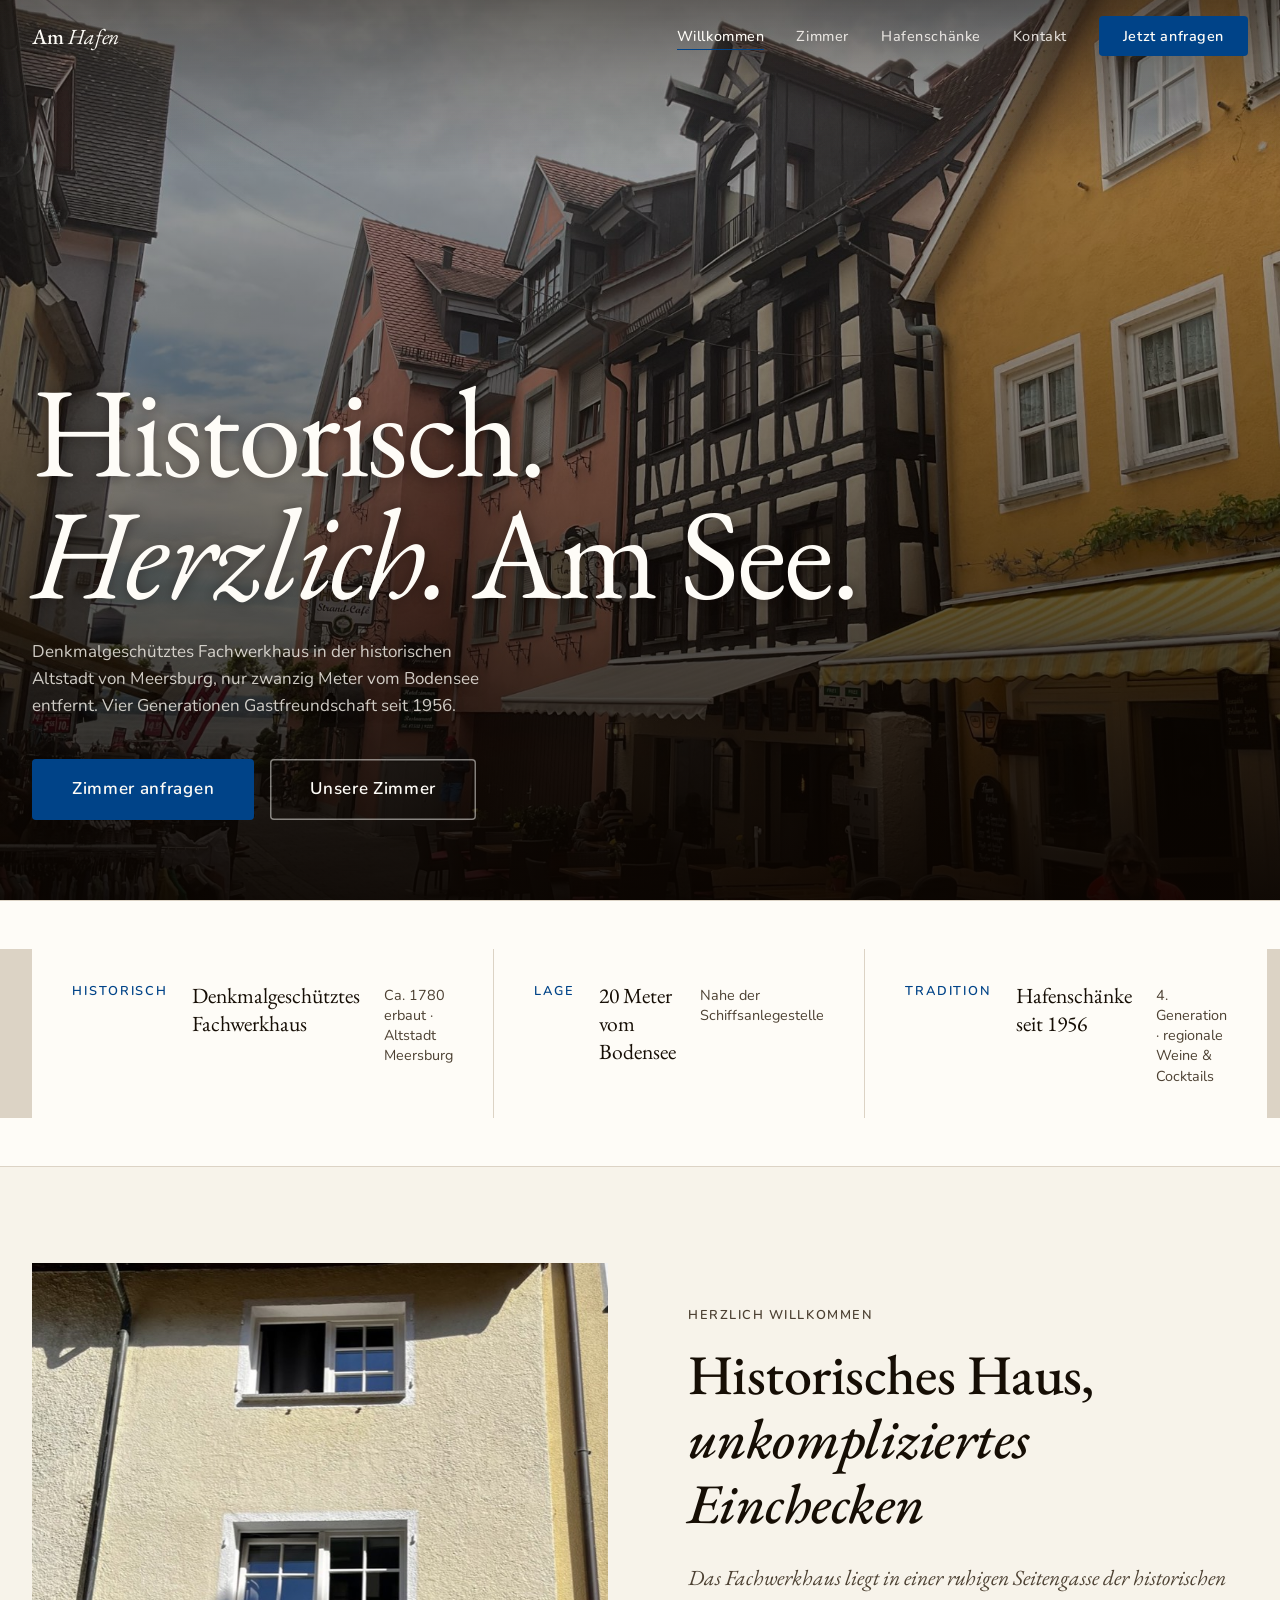
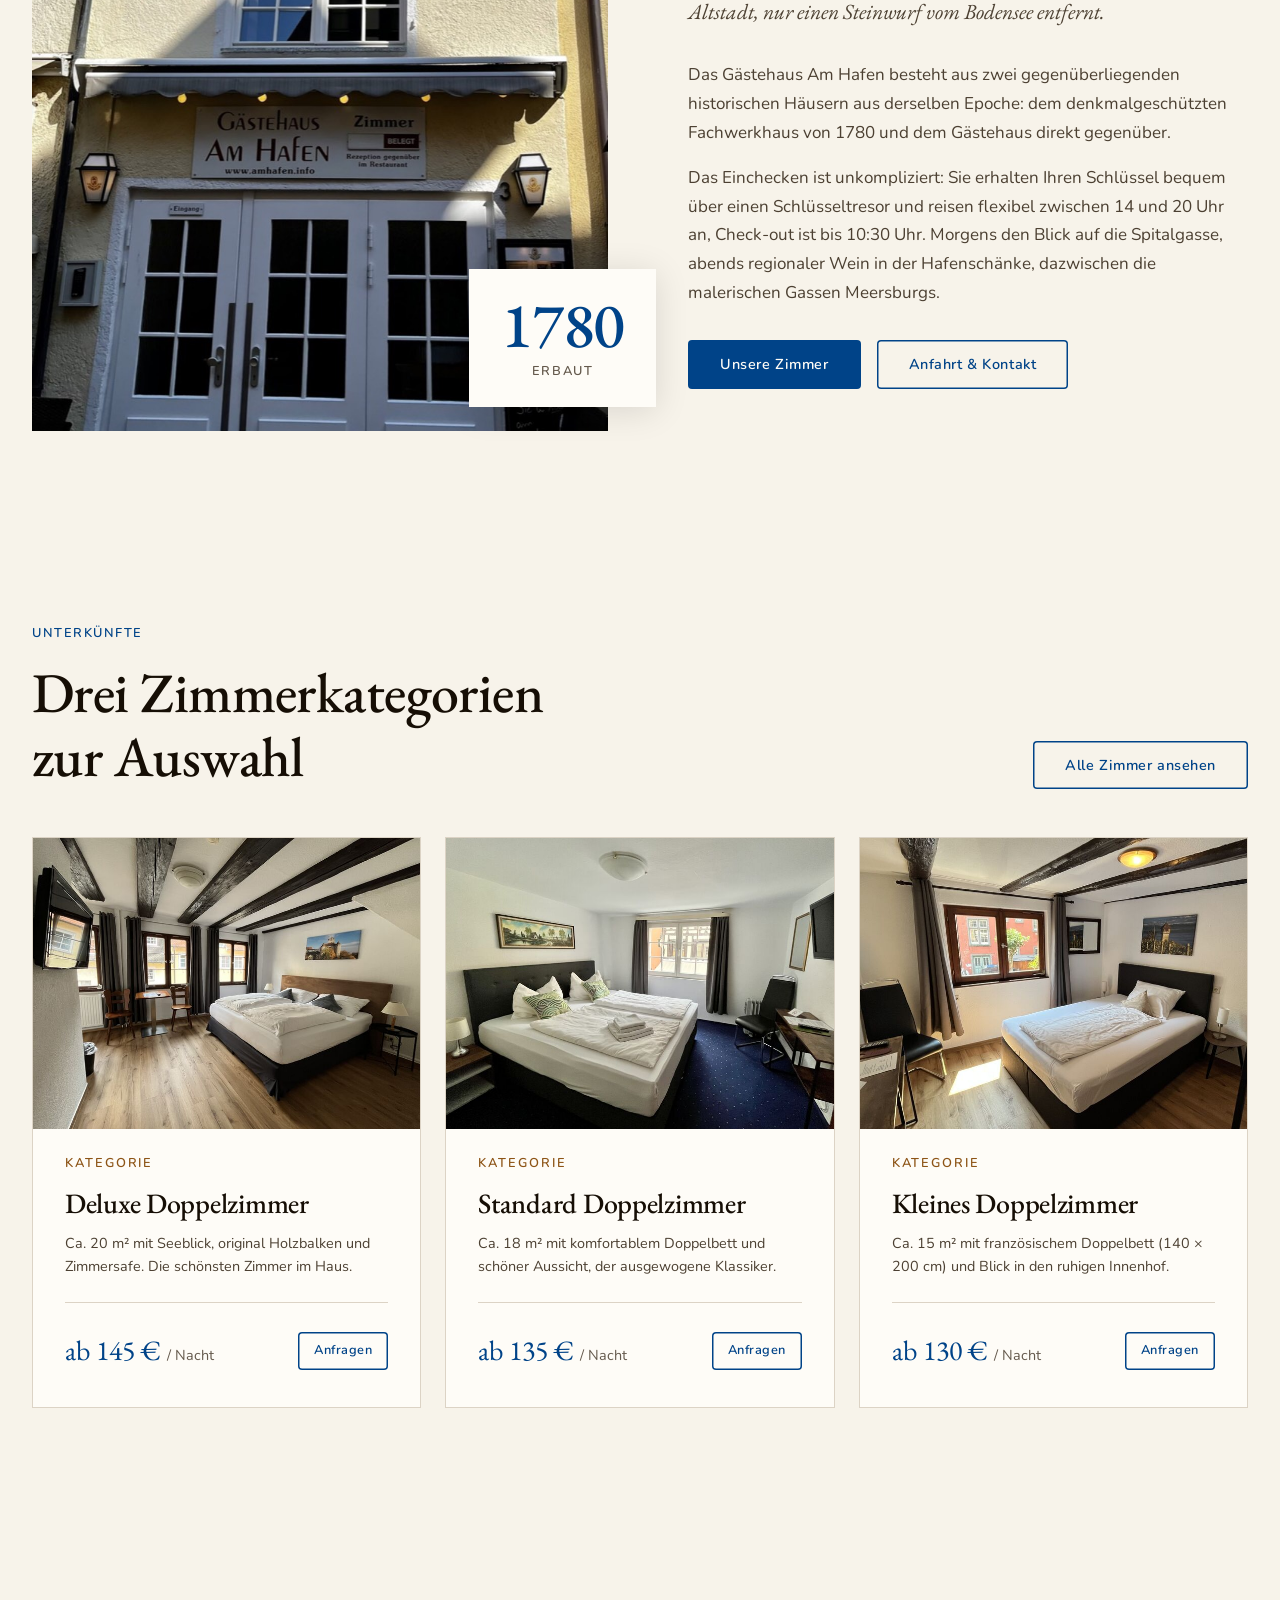
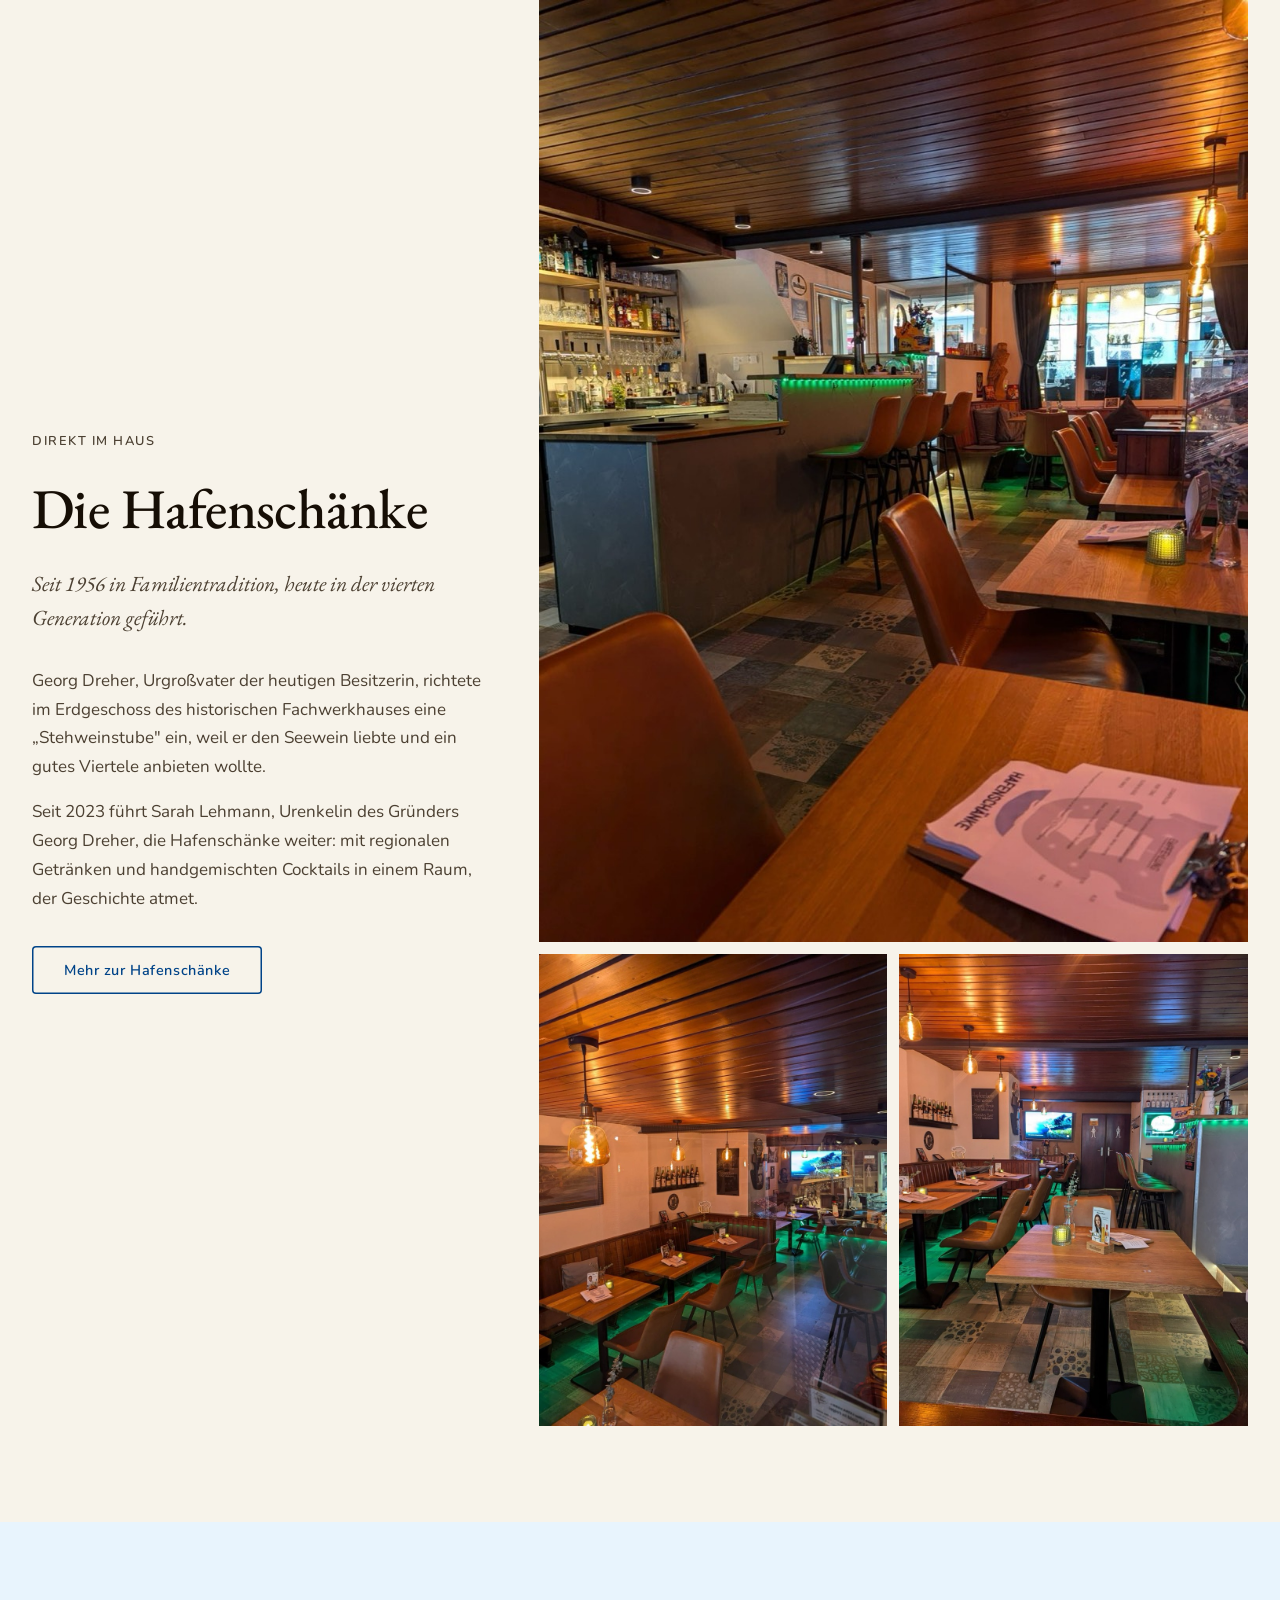
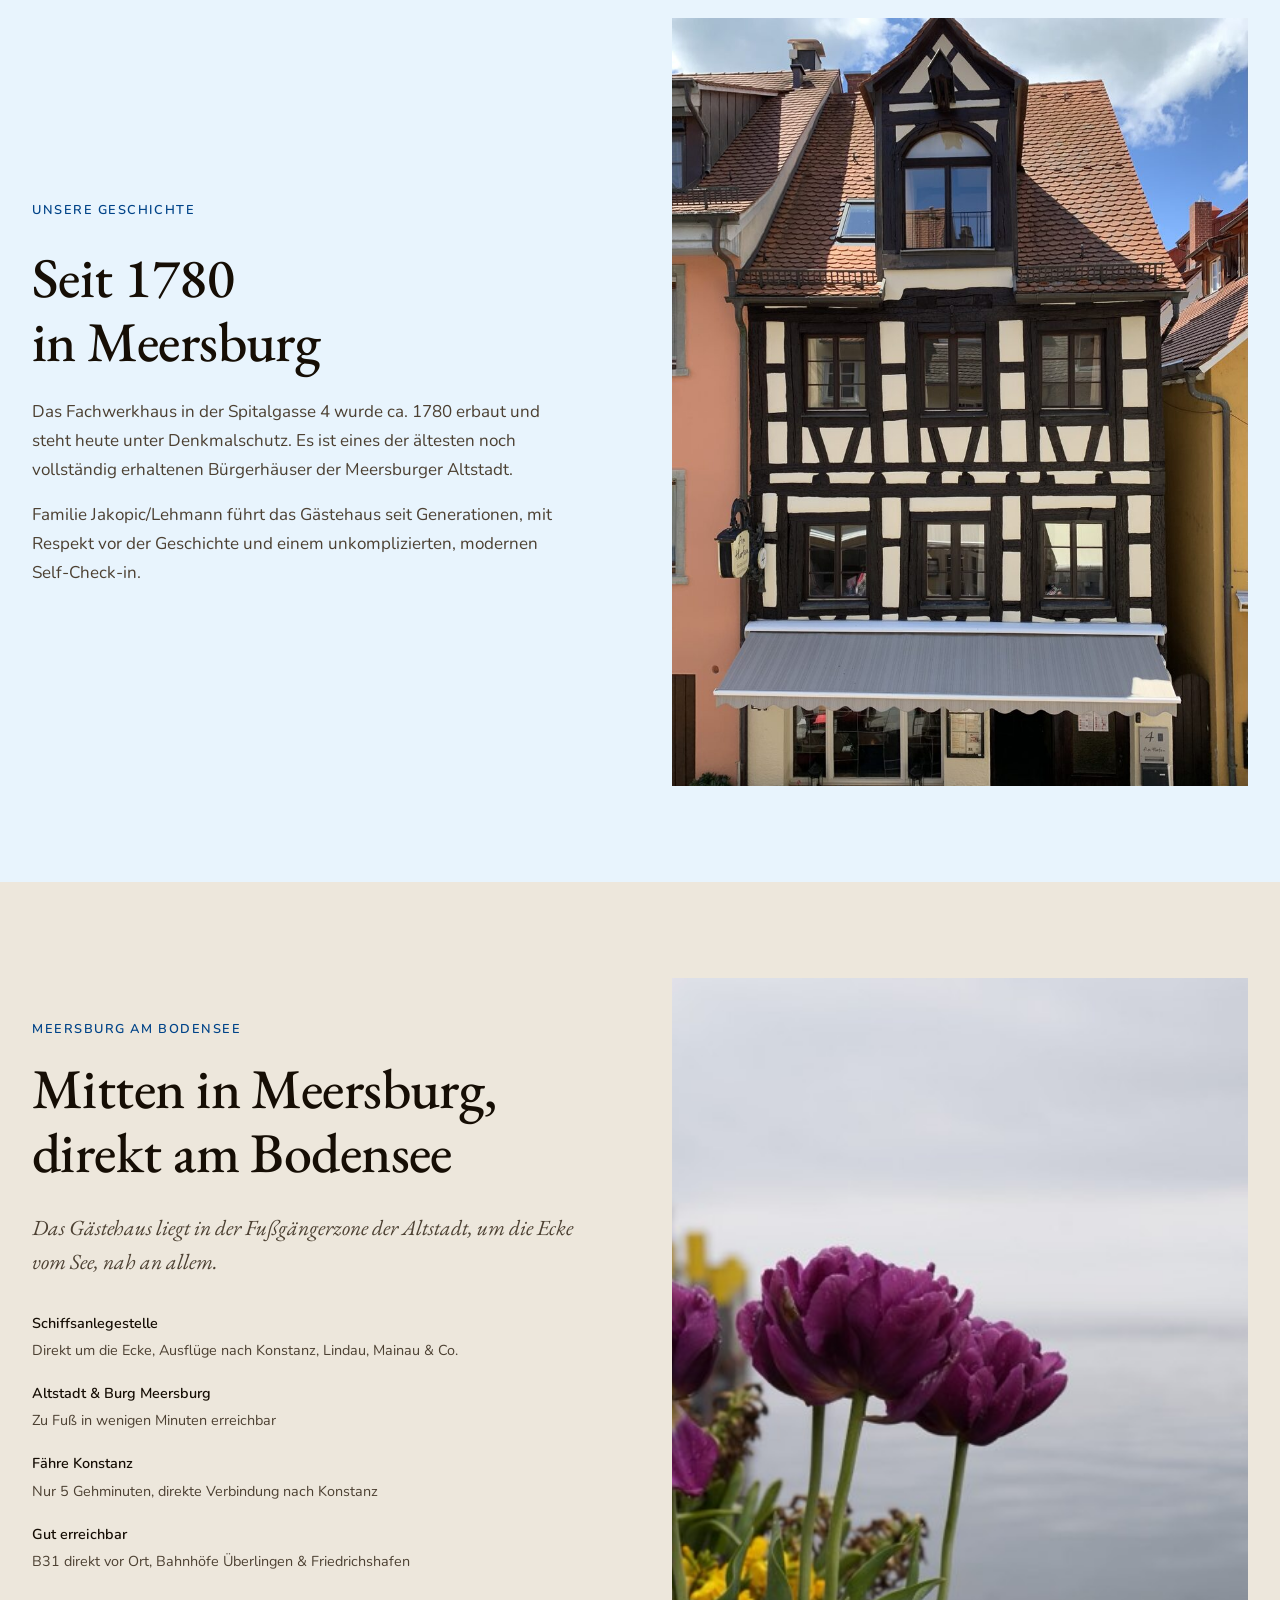
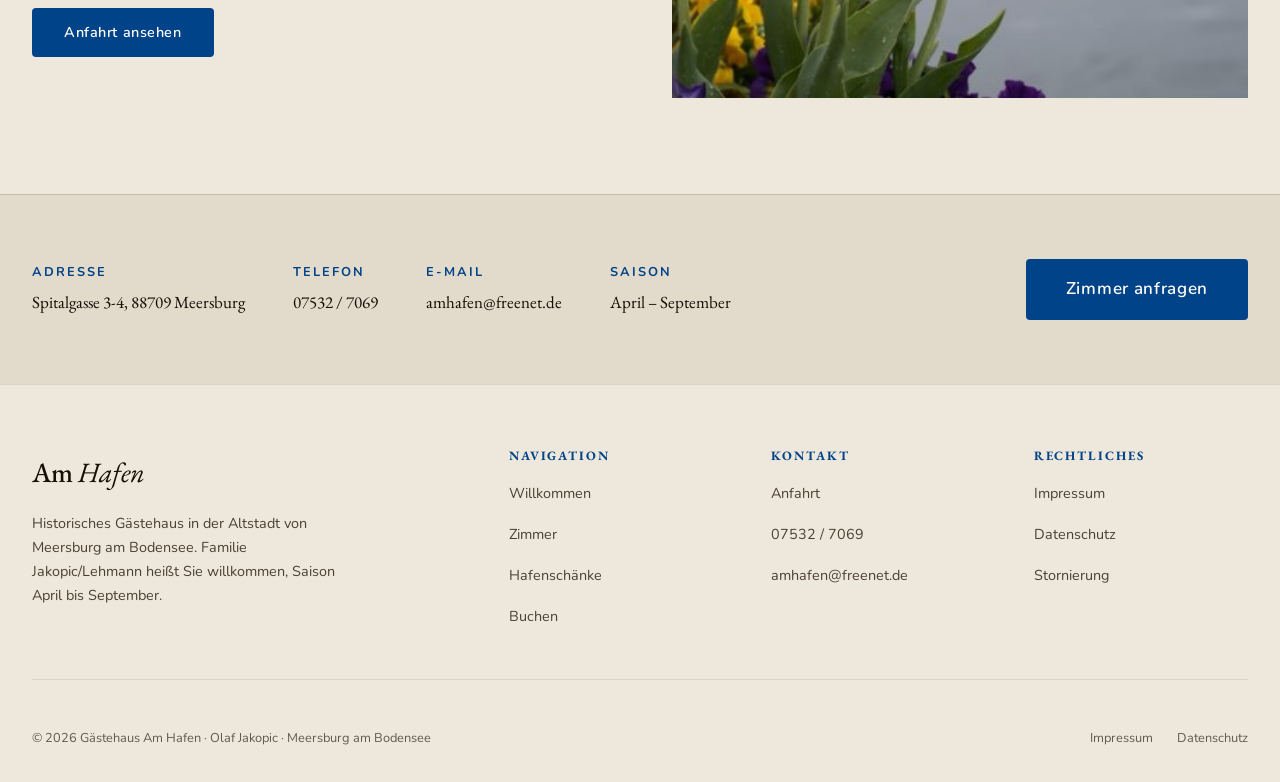
==== commit 4cad8b57: "Website-Update: neue Zimmerbilder + Fotoalben, Preise (145/135/130), Familien-Stammbaum, Audit-Fixes" ====
--- a/index.html
+++ b/index.html
@@ -6,11 +6,11 @@
   <title>Gästehaus Am Hafen – Meersburg am Bodensee</title>
   <meta name="description" content="Gästehaus Am Hafen in der historischen Altstadt von Meersburg. Denkmalgeschütztes Fachwerkhaus von 1780, nur 20 Meter vom Bodensee und der Schiffsanlegestelle. Unkompliziertes Self-Check-in. Saison April–September.">
   <meta property="og:title" content="Gästehaus Am Hafen – Meersburg am Bodensee">
-  <meta property="og:description" content="Historisches Fachwerkhaus direkt am Bodensee. Zimmer ab 120 €/Nacht. Self-Check-in über Schlüsseltresor.">
+  <meta property="og:description" content="Historisches Fachwerkhaus direkt am Bodensee. Zimmer ab 130 €/Nacht. Self-Check-in über Schlüsseltresor.">
   <meta property="og:type" content="website">
-  <meta property="og:image" content="img-0397.jpeg">
+  <meta property="og:image" content="images/img-0397.jpeg">
   <link rel="canonical" href="https://www.amhafen.info/">
-  <link rel="stylesheet" href="style.css">
+  <link rel="stylesheet" href="css/style.css">
   <script type="application/ld+json">
   {
     "@context": "https://schema.org",
@@ -27,7 +27,7 @@
     "telephone": "+497532-7069",
     "email": "amhafen@freenet.de",
     "url": "https://www.amhafen.info",
-    "priceRange": "ab 120 €/Nacht"
+    "priceRange": "ab 130 €/Nacht"
   }
   </script>
 </head>
@@ -61,11 +61,11 @@
 <!-- ── Hero ────────────────────────────────────────────────── -->
 <section class="hero" aria-label="Willkommen">
   <div class="hero__bg" role="img" aria-label="Historische Altstadtgasse in Meersburg am Bodensee">
-    <img width="1800" height="1350" src="img-0397.jpeg" srcset="img-0397-768.jpeg 768w, img-0397-1200.jpeg 1200w, img-0397.jpeg 1800w" sizes="100vw" alt="Malerische Altstadtgasse in Meersburg mit Fachwerkhäusern, nahe dem Gästehaus Am Hafen" loading="eager" fetchpriority="high">
+    <img width="1800" height="1350" src="images/img-0397.jpeg" srcset="images/img-0397-768.jpeg 768w, images/img-0397-1200.jpeg 1200w, images/img-0397.jpeg 1800w" sizes="100vw" alt="Malerische Altstadtgasse in Meersburg mit Fachwerkhäusern, nahe dem Gästehaus Am Hafen" loading="eager" fetchpriority="high">
   </div>
   <div class="hero__content container">
     <h1 class="hero__title">Historisch.<br><em>Herzlich.</em> Am See.</h1>
-    <p class="hero__sub">Denkmalgeschütztes Fachwerkhaus in der historischen Altstadt von Meersburg — nur zwanzig Meter vom Bodensee entfernt. Vier Generationen Gastfreundschaft seit 1956.</p>
+    <p class="hero__sub">Denkmalgeschütztes Fachwerkhaus in der historischen Altstadt von Meersburg, nur zwanzig Meter vom Bodensee entfernt. Vier Generationen Gastfreundschaft seit 1956.</p>
     <div class="hero__actions">
       <a href="buchen.html" class="btn btn--primary btn--lg">Zimmer anfragen</a>
       <a href="zimmer.html" class="btn btn--ghost-light btn--lg">Unsere Zimmer</a>
@@ -101,7 +101,7 @@
     <div class="intro__grid">
       <div class="intro__image reveal">
         <div class="intro__image-clip">
-          <img width="1272" height="2000" src="img-2753.jpeg" srcset="img-2753-768.jpeg 488w, img-2753-1200.jpeg 762w, img-2753.jpeg 1017w" sizes="(max-width: 900px) 100vw, 50vw" alt="Eingangsschild Gästehaus Am Hafen in der Spitalgasse" loading="lazy">
+          <img width="1272" height="2000" src="images/img-2753.jpeg" srcset="images/img-2753-768.jpeg 488w, images/img-2753-1200.jpeg 762w, images/img-2753.jpeg 1017w" sizes="(max-width: 900px) 100vw, 50vw" alt="Eingangsschild Gästehaus Am Hafen in der Spitalgasse" loading="lazy">
         </div>
         <div class="intro__badge" aria-label="Erbaut 1780">
           <div class="intro__badge-year">1780</div>
@@ -111,9 +111,9 @@
       <div class="intro__text reveal reveal-delay-1">
         <p class="eyebrow">Herzlich willkommen</p>
         <h2 id="intro-heading">Historisches Haus,<br><em>unkompliziertes Einchecken</em></h2>
-        <p class="lead">Das Fachwerkhaus liegt in einer ruhigen Seitengasse der historischen Altstadt — nur einen Steinwurf vom Bodensee entfernt.</p>
+        <p class="lead">Das Fachwerkhaus liegt in einer ruhigen Seitengasse der historischen Altstadt, nur einen Steinwurf vom Bodensee entfernt.</p>
         <p>Das Gästehaus Am Hafen besteht aus zwei gegenüberliegenden historischen Häusern aus derselben Epoche: dem denkmalgeschützten Fachwerkhaus von 1780 und dem Gästehaus direkt gegenüber.</p>
-        <p>Das Einchecken ist unkompliziert: Sie erhalten Ihren Schlüssel bequem über einen Schlüsseltresor — kommen Sie an, wann es Ihnen passt. Morgens den Blick auf die Spitalgasse, abends regionaler Wein in der Hafenschänke, dazwischen die malerischen Gassen Meersburgs.</p>
+        <p>Das Einchecken ist unkompliziert: Sie erhalten Ihren Schlüssel bequem über einen Schlüsseltresor und reisen flexibel zwischen 14 und 20 Uhr an, Check-out ist bis 10:30 Uhr. Morgens den Blick auf die Spitalgasse, abends regionaler Wein in der Hafenschänke, dazwischen die malerischen Gassen Meersburgs.</p>
         <div style="display:flex; gap: var(--s4); flex-wrap: wrap; margin-top: var(--s8);">
           <a href="zimmer.html" class="btn btn--primary">Unsere Zimmer</a>
           <a href="kontakt.html" class="btn btn--ghost">Anfahrt &amp; Kontakt</a>
@@ -135,43 +135,43 @@
     </div>
     <div class="rooms-grid">
       <article class="room-card reveal">
-        <a href="zimmer.html#deluxe" class="room-card__img" data-lightbox="img-7273.jpeg" data-alt="Deluxe Doppelzimmer" aria-label="Zimmerfotos ansehen">
-          <img width="2000" height="1500" src="img-7273.jpeg" srcset="img-7273-768.jpeg 768w, img-7273-1200.jpeg 1200w, img-7273.jpeg 1600w" sizes="(max-width: 900px) 100vw, 50vw" alt="Deluxe Doppelzimmer im Fachwerkhaus mit original Holzbalken" loading="lazy">
+        <a href="zimmer.html#deluxe" class="room-card__img" data-lightbox="images/deluxe-03.jpg" data-alt="Deluxe Doppelzimmer" aria-label="Zimmerfotos ansehen">
+          <img width="1600" height="1200" src="images/deluxe-03.jpg" srcset="images/deluxe-03-768.jpg 768w, images/deluxe-03-1200.jpg 1200w, images/deluxe-03.jpg 1600w" sizes="(max-width: 900px) 100vw, 50vw" alt="Deluxe Doppelzimmer im Fachwerkhaus mit original Holzbalken" loading="lazy">
         </a>
         <div class="room-card__body">
           <div class="room-card__type">Kategorie</div>
           <h3 class="room-card__name">Deluxe Doppelzimmer</h3>
           <p class="room-card__desc">Ca. 20 m² mit Seeblick, original Holzbalken und Zimmersafe. Die schönsten Zimmer im Haus.</p>
           <div class="room-card__footer">
-            <div class="room-card__price">ab 140 € <span>/ Nacht</span></div>
+            <div class="room-card__price">ab 145 € <span>/ Nacht</span></div>
             <a href="buchen.html?zimmer=deluxe" class="btn btn--ghost" style="padding: var(--s2) var(--s4); font-size: var(--text-xs);">Anfragen</a>
           </div>
         </div>
       </article>
       <article class="room-card reveal reveal-delay-1">
-        <a href="zimmer.html#standard" class="room-card__img" data-lightbox="img-3062.jpg" data-alt="Standard Doppelzimmer" aria-label="Zimmerfotos ansehen">
-          <img width="1800" height="1350" src="img-3062.jpg" srcset="img-3062-768.jpg 768w, img-3062-1200.jpg 1200w, img-3062.jpg 1800w" sizes="(max-width: 900px) 100vw, 50vw" alt="Standard Doppelzimmer mit Doppelbett und Aussicht" loading="lazy">
+        <a href="zimmer.html#standard" class="room-card__img" data-lightbox="images/standard-04.jpg" data-alt="Standard Doppelzimmer" aria-label="Zimmerfotos ansehen">
+          <img width="1600" height="1230" src="images/standard-04.jpg" srcset="images/standard-04-768.jpg 768w, images/standard-04-1200.jpg 1200w, images/standard-04.jpg 1600w" sizes="(max-width: 900px) 100vw, 50vw" alt="Standard Doppelzimmer mit Doppelbett und Aussicht" loading="lazy">
         </a>
         <div class="room-card__body">
           <div class="room-card__type">Kategorie</div>
           <h3 class="room-card__name">Standard Doppelzimmer</h3>
-          <p class="room-card__desc">Ca. 18 m² mit komfortablem Doppelbett und schöner Aussicht — der ausgewogene Klassiker.</p>
+          <p class="room-card__desc">Ca. 18 m² mit komfortablem Doppelbett und schöner Aussicht, der ausgewogene Klassiker.</p>
           <div class="room-card__footer">
-            <div class="room-card__price">ab 130 € <span>/ Nacht</span></div>
+            <div class="room-card__price">ab 135 € <span>/ Nacht</span></div>
             <a href="buchen.html?zimmer=standard" class="btn btn--ghost" style="padding: var(--s2) var(--s4); font-size: var(--text-xs);">Anfragen</a>
           </div>
         </div>
       </article>
       <article class="room-card reveal reveal-delay-2">
-        <a href="zimmer.html#klein" class="room-card__img" data-lightbox="img-7418.jpeg" data-alt="Kleines Doppelzimmer" aria-label="Zimmerfotos ansehen">
-          <img width="2000" height="1500" src="img-7418.jpeg" srcset="img-7418-768.jpeg 768w, img-7418-1200.jpeg 1200w, img-7418.jpeg 1600w" sizes="(max-width: 900px) 100vw, 50vw" alt="Kleines Doppelzimmer mit Innenhofsicht" loading="lazy">
+        <a href="zimmer.html#klein" class="room-card__img" data-lightbox="images/klein-01.jpg" data-alt="Kleines Doppelzimmer" aria-label="Zimmerfotos ansehen">
+          <img width="1600" height="1600" src="images/klein-01.jpg" srcset="images/klein-01-768.jpg 768w, images/klein-01-1200.jpg 1200w, images/klein-01.jpg 1600w" sizes="(max-width: 900px) 100vw, 50vw" alt="Kleines Doppelzimmer mit Innenhofsicht" loading="lazy">
         </a>
         <div class="room-card__body">
           <div class="room-card__type">Kategorie</div>
           <h3 class="room-card__name">Kleines Doppelzimmer</h3>
           <p class="room-card__desc">Ca. 15 m² mit französischem Doppelbett (140 × 200 cm) und Blick in den ruhigen Innenhof.</p>
           <div class="room-card__footer">
-            <div class="room-card__price">ab 120 € <span>/ Nacht</span></div>
+            <div class="room-card__price">ab 130 € <span>/ Nacht</span></div>
             <a href="buchen.html?zimmer=klein" class="btn btn--ghost" style="padding: var(--s2) var(--s4); font-size: var(--text-xs);">Anfragen</a>
           </div>
         </div>
@@ -187,21 +187,21 @@
       <div class="hafenbar__text reveal">
         <p class="eyebrow">Direkt im Haus</p>
         <h2 id="hafen-heading">Die Hafen&shy;schänke</h2>
-        <p class="lead">Seit 1956 in Familientradition — heute in der vierten Generation geführt.</p>
+        <p class="lead">Seit 1956 in Familientradition, heute in der vierten Generation geführt.</p>
         <p>Georg Dreher, Urgroßvater der heutigen Besitzerin, richtete im Erdgeschoss des historischen Fachwerkhauses eine „Stehweinstube" ein, weil er den Seewein liebte und ein gutes Viertele anbieten wollte.</p>
-        <p>Seit 2023 führt Sarah Lehmann die Hafenschänke weiter — mit regionalen Getränken und handgemischten Cocktails in einem Raum, der Geschichte atmet.</p>
+        <p>Seit 2023 führt Sarah Lehmann, Urenkelin des Gründers Georg Dreher, die Hafenschänke weiter: mit regionalen Getränken und handgemischten Cocktails in einem Raum, der Geschichte atmet.</p>
         <a href="hafenschaenke.html" class="btn btn--ghost">Mehr zur Hafenschänke</a>
       </div>
       <div class="hafenbar__images reveal reveal-delay-1">
         <div class="hafenbar__img-main">
-          <img width="1536" height="2040" src="img-7409.jpg" srcset="img-7409-768.jpg 578w, img-7409-1200.jpg 903w, img-7409.jpg 1204w" sizes="(max-width: 900px) 100vw, 50vw" alt="Theke der Hafenschänke mit regionalen Getränken" loading="lazy">
+          <img width="1536" height="2040" src="images/img-7409.jpg" srcset="images/img-7409-768.jpg 578w, images/img-7409-1200.jpg 903w, images/img-7409.jpg 1204w" sizes="(max-width: 900px) 100vw, 50vw" alt="Theke der Hafenschänke mit regionalen Getränken" loading="lazy">
         </div>
         <div class="hafenbar__img-row">
           <div class="hafenbar__img-small">
-            <img width="1536" height="2040" src="img-7407.jpg" srcset="img-7407-768.jpg 578w, img-7407-1200.jpg 903w, img-7407.jpg 1204w" sizes="(max-width: 900px) 100vw, 50vw" alt="Gemütlicher Gastraum der Hafenschänke mit Holzdecke" loading="lazy">
+            <img width="1536" height="2040" src="images/img-7407.jpg" srcset="images/img-7407-768.jpg 578w, images/img-7407-1200.jpg 903w, images/img-7407.jpg 1204w" sizes="(max-width: 900px) 100vw, 50vw" alt="Gemütlicher Gastraum der Hafenschänke mit Holzdecke" loading="lazy">
           </div>
           <div class="hafenbar__img-small">
-            <img width="1536" height="2040" src="img-7408.jpg" srcset="img-7408-768.jpg 578w, img-7408-1200.jpg 903w, img-7408.jpg 1204w" sizes="(max-width: 900px) 100vw, 50vw" alt="Tische in der Hafenschänke" loading="lazy">
+            <img width="1536" height="2040" src="images/img-7408.jpg" srcset="images/img-7408-768.jpg 578w, images/img-7408-1200.jpg 903w, images/img-7408.jpg 1204w" sizes="(max-width: 900px) 100vw, 50vw" alt="Tische in der Hafenschänke" loading="lazy">
           </div>
         </div>
       </div>
@@ -217,10 +217,10 @@
         <p class="eyebrow">Unsere Geschichte</p>
         <h2 id="history-heading">Seit 1780<br>in Meersburg</h2>
         <p>Das Fachwerkhaus in der Spitalgasse 4 wurde ca. 1780 erbaut und steht heute unter Denkmalschutz. Es ist eines der ältesten noch vollständig erhaltenen Bürgerhäuser der Meersburger Altstadt.</p>
-        <p>Familie Jakopic/Lehmann führt das Gästehaus seit Generationen — mit Respekt vor der Geschichte und einem unkomplizierten, modernen Self-Check-in.</p>
+        <p>Familie Jakopic/Lehmann führt das Gästehaus seit Generationen, mit Respekt vor der Geschichte und einem unkomplizierten, modernen Self-Check-in.</p>
       </div>
       <div class="history__image reveal reveal-delay-1">
-        <img width="1500" height="2000" src="img-5896.jpeg" srcset="img-5896-768.jpeg 576w, img-5896-1200.jpeg 900w, img-5896.jpeg 1200w" sizes="(max-width: 900px) 100vw, 50vw" alt="Historischer Eingang des Fachwerkhauses Am Hafen, Spitalgasse 4" loading="lazy">
+        <img width="1172" height="1600" src="images/building-1.jpg" srcset="images/building-1-768.jpg 576w, images/building-1-1200.jpg 900w, images/building-1.jpg 1172w" sizes="(max-width: 900px) 100vw, 50vw" alt="Historisches Fachwerkhaus Am Hafen in der Spitalgasse, erbaut um 1780" loading="lazy">
       </div>
     </div>
   </div>
@@ -233,12 +233,12 @@
       <div class="location__content reveal">
         <p class="eyebrow">Meersburg am Bodensee</p>
         <h2 id="location-heading">Mitten in Meersburg,<br>direkt am Bodensee</h2>
-        <p class="lead">Das Gästehaus liegt in der Fußgängerzone der Altstadt — um die Ecke vom See, nah an allem.</p>
+        <p class="lead">Das Gästehaus liegt in der Fußgängerzone der Altstadt, um die Ecke vom See, nah an allem.</p>
         <ul class="location__features">
           <li class="location__feature">
             <div class="location__feature-text">
               <strong>Schiffsanlegestelle</strong>
-              <span>Direkt um die Ecke — Ausflüge nach Konstanz, Lindau & Co.</span>
+              <span>Direkt um die Ecke, Ausflüge nach Konstanz, Lindau, Mainau & Co.</span>
             </div>
           </li>
           <li class="location__feature">
@@ -250,7 +250,7 @@
           <li class="location__feature">
             <div class="location__feature-text">
               <strong>Fähre Konstanz</strong>
-              <span>Nur 5 Gehminuten — direkte Verbindung nach Konstanz</span>
+              <span>Nur 5 Gehminuten, direkte Verbindung nach Konstanz</span>
             </div>
           </li>
           <li class="location__feature">
@@ -263,7 +263,7 @@
         <a href="kontakt.html" class="btn btn--primary">Anfahrt ansehen</a>
       </div>
       <div class="location__map reveal reveal-delay-1">
-        <img width="1800" height="1200" src="dsc3263.jpeg" srcset="dsc3263-768.jpeg 768w, dsc3263-1200.jpeg 1200w, dsc3263.jpeg 1800w" sizes="(max-width: 900px) 100vw, 50vw" alt="Frühlingsblüten am Ufer des Bodensees bei Meersburg" loading="lazy">
+        <img width="1800" height="1200" src="images/dsc3263.jpeg" srcset="images/dsc3263-768.jpeg 768w, images/dsc3263-1200.jpeg 1200w, images/dsc3263.jpeg 1800w" sizes="(max-width: 900px) 100vw, 50vw" alt="Frühlingsblüten am Ufer des Bodensees bei Meersburg" loading="lazy">
       </div>
     </div>
   </div>
@@ -302,10 +302,10 @@
     <div class="footer__grid">
       <div>
         <div class="footer__brand">Am <span>Hafen</span></div>
-        <p class="footer__desc">Historisches Gästehaus in der Altstadt von Meersburg am Bodensee. Familie Jakopic/Lehmann heißt Sie willkommen — Saison April bis September.</p>
+        <p class="footer__desc">Historisches Gästehaus in der Altstadt von Meersburg am Bodensee. Familie Jakopic/Lehmann heißt Sie willkommen, Saison April bis September.</p>
       </div>
       <div class="footer__col">
-        <h4>Navigation</h4>
+        <h2>Navigation</h2>
         <ul class="footer__links">
           <li><a href="index.html" class="footer__link">Willkommen</a></li>
           <li><a href="zimmer.html" class="footer__link">Zimmer</a></li>
@@ -314,7 +314,7 @@
         </ul>
       </div>
       <div class="footer__col">
-        <h4>Kontakt</h4>
+        <h2>Kontakt</h2>
         <ul class="footer__links">
           <li><a href="kontakt.html" class="footer__link">Anfahrt</a></li>
           <li><a href="tel:+4975327069" class="footer__link">07532 / 7069</a></li>
@@ -322,7 +322,7 @@
         </ul>
       </div>
       <div class="footer__col">
-        <h4>Rechtliches</h4>
+        <h2>Rechtliches</h2>
         <ul class="footer__links">
           <li><a href="impressum.html" class="footer__link">Impressum</a></li>
           <li><a href="impressum.html#datenschutz" class="footer__link">Datenschutz</a></li>
@@ -331,7 +331,7 @@
       </div>
     </div>
     <div class="footer__bottom">
-      <span class="footer__copy">© 2025 Gästehaus Am Hafen · Olaf Jakopic · Meersburg am Bodensee</span>
+      <span class="footer__copy">© <span data-year>2026</span> Gästehaus Am Hafen · Olaf Jakopic · Meersburg am Bodensee</span>
       <div class="footer__legal">
         <a href="impressum.html">Impressum</a>
         <a href="impressum.html#datenschutz">Datenschutz</a>
@@ -343,9 +343,9 @@
 <!-- ── Lightbox ───────────────────────────────────────────── -->
 <div class="lightbox" role="dialog" aria-modal="true" aria-label="Bildvorschau">
   <button class="lightbox__close" aria-label="Schließen">✕</button>
-  <img class="lightbox__img" alt="">
+  <img class="lightbox__img" alt="" src="[data-uri]">
 </div>
 
-<script src="main.js"></script>
+<script src="js/main.js"></script>
 </body>
 </html>
--- a/css/style.css
+++ b/css/style.css
@@ -0,0 +1,2117 @@
+/* ============================================================
+   Gästehaus Am Hafen — Main Stylesheet
+   Typography: EB Garamond (display) + Nunito (body)
+   Colors: OKLCH — warm cream / Bodensee blue
+   ============================================================ */
+
+@import url('https://fonts.googleapis.com/css2?family=EB+Garamond:ital,wght@0,400;0,500;0,600;1,400;1,500&family=Nunito:wght@300;400;500;600;700&display=swap');
+
+/* ── Reset & Box Model ────────────────────────────────────── */
+*, *::before, *::after {
+  box-sizing: border-box;
+  margin: 0;
+  padding: 0;
+}
+
+/* ── Design Tokens ────────────────────────────────────────── */
+:root {
+  /* Colors */
+  --bg:             oklch(96.5% 0.013 85);
+  --bg-surface:     oklch(93%   0.016 82);
+  --bg-deep:        oklch(89%   0.022 80);
+  --text:           oklch(17%   0.022 70);
+  --text-mid:       oklch(38%   0.028 72);
+  --text-soft:      oklch(47%   0.025 73);
+  --lake:           oklch(37%   0.155 241);
+  --lake-mid:       oklch(52%   0.115 241);
+  --lake-pale:      oklch(82%   0.055 241);
+  --lake-wash:      oklch(93%   0.025 241);
+  --timber:         oklch(60%   0.100 62);
+  --timber-pale:    oklch(91%   0.030 75);
+  --border:         oklch(87%   0.022 80);
+  --border-mid:     oklch(80%   0.030 80);
+  --white:          oklch(99%   0.006 85);
+
+  /* Typography */
+  --font-display: 'EB Garamond', Georgia, serif;
+  --font-body:    'Nunito', system-ui, -apple-system, sans-serif;
+
+  /* Type Scale (fluid) */
+  --text-xs:   clamp(0.72rem, 0.68rem + 0.2vw,  0.8rem);
+  --text-sm:   clamp(0.85rem, 0.82rem + 0.15vw, 0.9rem);
+  --text-base: clamp(1rem,    0.97rem + 0.15vw,  1.0625rem);
+  --text-lg:   clamp(1.15rem, 1.05rem + 0.5vw,   1.35rem);
+  --text-xl:   clamp(1.35rem, 1.1rem  + 1.1vw,   1.75rem);
+  --text-2xl:  clamp(1.7rem,  1.3rem  + 2vw,     2.5rem);
+  --text-3xl:  clamp(2.2rem,  1.6rem  + 3vw,     3.5rem);
+  --text-4xl:  clamp(3rem,    2rem    + 5vw,      5.5rem);
+  --text-hero: clamp(3.5rem,  2rem    + 7.5vw,   8.5rem);
+
+  /* Spacing (4pt scale) */
+  --s1:  0.25rem;
+  --s2:  0.5rem;
+  --s3:  0.75rem;
+  --s4:  1rem;
+  --s6:  1.5rem;
+  --s8:  2rem;
+  --s10: 2.5rem;
+  --s12: 3rem;
+  --s16: 4rem;
+  --s20: 5rem;
+  --s24: 6rem;
+  --s32: 8rem;
+
+  /* Easing */
+  --ease-out-quart: cubic-bezier(0.25, 1, 0.5, 1);
+  --ease-out-expo:  cubic-bezier(0.16, 1, 0.3, 1);
+
+  /* Layout */
+  --max-content: 1380px;
+  --max-prose:   70ch;
+  --nav-h:       72px;
+}
+
+/* ── Base ─────────────────────────────────────────────────── */
+html {
+  scroll-behavior: smooth;
+  -webkit-text-size-adjust: 100%;
+}
+
+body {
+  font-family: var(--font-body);
+  font-size: var(--text-base);
+  line-height: 1.7;
+  color: var(--text);
+  background: var(--bg);
+  -webkit-font-smoothing: antialiased;
+  overflow-x: hidden;
+}
+
+img {
+  display: block;
+  max-width: 100%;
+  height: auto;
+}
+
+a {
+  color: inherit;
+  text-decoration: none;
+}
+
+ul, ol {
+  list-style: none;
+}
+
+button {
+  cursor: pointer;
+  border: none;
+  background: none;
+  font-family: inherit;
+}
+
+/* ── Typography ───────────────────────────────────────────── */
+h1, h2, h3, h4 {
+  font-family: var(--font-display);
+  font-weight: 500;
+  line-height: 1.15;
+  letter-spacing: -0.01em;
+  color: var(--text);
+}
+
+h1 { font-size: var(--text-4xl); }
+h2 { font-size: var(--text-3xl); }
+h3 { font-size: var(--text-2xl); }
+h4 { font-size: var(--text-xl); }
+
+h1 em, h2 em, h3 em, h4 em {
+  font-style: italic;
+  font-weight: inherit;
+}
+
+.display {
+  font-family: var(--font-display);
+  font-size: var(--text-hero);
+  font-weight: 400;
+  line-height: 0.92;
+  letter-spacing: -0.02em;
+}
+
+.eyebrow {
+  font-family: var(--font-body);
+  font-size: var(--text-xs);
+  font-weight: 600;
+  letter-spacing: 0.12em;
+  text-transform: uppercase;
+  color: var(--lake);
+}
+
+.lead {
+  font-family: var(--font-display);
+  font-size: var(--text-lg);
+  font-weight: 400;
+  font-style: italic;
+  line-height: 1.6;
+  color: var(--text-mid);
+}
+
+/* ── Navigation ───────────────────────────────────────────── */
+.nav {
+  position: fixed;
+  top: 0;
+  left: 0;
+  right: 0;
+  z-index: 100;
+  height: var(--nav-h);
+  display: flex;
+  align-items: center;
+  padding: 0 var(--s8);
+  transition: background 0.4s var(--ease-out-quart),
+              box-shadow 0.4s var(--ease-out-quart);
+}
+
+/* Scrim behind nav on transparent (over-hero) state for legibility */
+.nav::before {
+  content: '';
+  position: absolute;
+  inset: 0;
+  bottom: auto;
+  height: calc(var(--nav-h) * 2.4);
+  background: linear-gradient(
+    to bottom,
+    oklch(15% 0.02 70 / 0.55) 0%,
+    oklch(15% 0.02 70 / 0.28) 45%,
+    oklch(15% 0.02 70 / 0) 100%
+  );
+  pointer-events: none;
+  opacity: 1;
+  transition: opacity 0.4s var(--ease-out-quart);
+  z-index: -1;
+}
+
+.nav--scrolled::before,
+.nav--light::before {
+  opacity: 0;
+}
+
+.nav--scrolled {
+  background: var(--white);
+  box-shadow: 0 1px 0 var(--border);
+}
+
+.nav__inner {
+  width: 100%;
+  max-width: var(--max-content);
+  margin: 0 auto;
+  display: flex;
+  align-items: center;
+  justify-content: space-between;
+  gap: var(--s6);
+}
+
+.nav__logo {
+  font-family: var(--font-display);
+  font-size: var(--text-lg);
+  font-weight: 500;
+  letter-spacing: -0.01em;
+  color: var(--white);
+  transition: color 0.3s;
+  flex-shrink: 0;
+  white-space: nowrap;
+}
+
+.nav--scrolled .nav__logo,
+.nav--light .nav__logo {
+  color: var(--text);
+}
+
+.nav__logo span {
+  font-style: italic;
+  font-weight: 400;
+}
+
+.nav__links {
+  display: flex;
+  align-items: center;
+  gap: var(--s8);
+}
+
+.nav__link {
+  font-size: var(--text-sm);
+  font-weight: 500;
+  letter-spacing: 0.04em;
+  color: oklch(98% 0.008 85 / 0.85);
+  transition: color 0.2s, opacity 0.2s;
+  position: relative;
+}
+
+.nav--scrolled .nav__link,
+.nav--light .nav__link {
+  color: var(--text-mid);
+}
+
+.nav__link::after {
+  content: '';
+  position: absolute;
+  bottom: -2px;
+  left: 0;
+  width: 100%;
+  height: 1px;
+  background: var(--lake);
+  transform: scaleX(0);
+  transform-origin: left;
+  transition: transform 0.25s var(--ease-out-quart);
+}
+
+.nav__link:hover::after,
+.nav__link--active::after {
+  transform: scaleX(1);
+}
+
+.nav__link:hover,
+.nav__link--active {
+  color: var(--white);
+  opacity: 1;
+}
+
+.nav--scrolled .nav__link:hover,
+.nav--scrolled .nav__link--active,
+.nav--light .nav__link:hover,
+.nav--light .nav__link--active {
+  color: var(--lake);
+}
+
+.nav__cta {
+  font-size: var(--text-sm);
+  font-weight: 600;
+  letter-spacing: 0.04em;
+  padding: var(--s2) var(--s6);
+  background: var(--lake);
+  color: var(--white) !important;
+  border-radius: 4px;
+  transition: background 0.2s;
+  flex-shrink: 0;
+  white-space: nowrap;
+}
+
+.nav__cta:hover {
+  background: var(--lake-mid) !important;
+}
+
+.nav__cta::after { display: none !important; }
+
+.nav__hamburger {
+  display: none;
+  flex-direction: column;
+  gap: 5px;
+  padding: var(--s2);
+  color: var(--white);
+}
+
+.nav--scrolled .nav__hamburger,
+.nav--light .nav__hamburger {
+  color: var(--text);
+}
+
+.nav__hamburger span {
+  display: block;
+  width: 22px;
+  height: 1.5px;
+  background: currentColor;
+  transition: transform 0.3s, opacity 0.3s;
+}
+
+/* ── Mobile Nav ────────────────────────────────────────────── */
+.nav__mobile {
+  display: none;
+  position: fixed;
+  inset: 0;
+  z-index: 99;
+  background: var(--white);
+  padding: calc(var(--nav-h) + var(--s8)) var(--s8) var(--s8);
+  flex-direction: column;
+  gap: var(--s6);
+}
+
+.nav__mobile.is-open {
+  display: flex;
+}
+
+.nav__mobile .nav__link {
+  color: var(--text);
+  font-size: var(--text-xl);
+  font-family: var(--font-display);
+  font-weight: 400;
+}
+
+.nav__mobile .nav__cta {
+  align-self: flex-start;
+  margin-top: var(--s4);
+}
+
+/* Offenes Mobile-Menü: obere Leiste solide, damit Logo/Hamburger lesbar
+   bleiben und der Über-Hero-Scrim nicht in das weiße Menü durchscheint */
+body:has(.nav__mobile.is-open) .nav {
+  background: var(--white);
+  box-shadow: 0 1px 0 var(--border);
+}
+body:has(.nav__mobile.is-open) .nav::before { opacity: 0; }
+body:has(.nav__mobile.is-open) .nav__logo,
+body:has(.nav__mobile.is-open) .nav__hamburger { color: var(--text); }
+
+/* ── Buttons ──────────────────────────────────────────────── */
+.btn {
+  display: inline-flex;
+  align-items: center;
+  gap: var(--s3);
+  font-family: var(--font-body);
+  font-size: var(--text-sm);
+  font-weight: 600;
+  letter-spacing: 0.04em;
+  padding: var(--s3) var(--s8);
+  border-radius: 4px;
+  transition: background 0.2s, transform 0.15s;
+  text-decoration: none;
+}
+
+.btn:active { transform: translateY(1px); }
+
+.btn--primary {
+  background: var(--lake);
+  color: var(--white);
+}
+
+.btn--primary:hover { background: var(--lake-mid); }
+
+.btn--ghost {
+  background: transparent;
+  color: var(--lake);
+  box-shadow: inset 0 0 0 1.5px var(--lake);
+}
+
+.btn--ghost:hover {
+  background: var(--lake-wash);
+}
+
+.btn--ghost-light {
+  background: transparent;
+  color: var(--white);
+  box-shadow: inset 0 0 0 1.5px oklch(98% 0.006 85 / 0.5);
+}
+
+.btn--ghost-light:hover {
+  background: oklch(98% 0.006 85 / 0.1);
+}
+
+.btn--lg {
+  font-size: var(--text-base);
+  padding: var(--s4) var(--s10);
+}
+
+/* ── Layout Utilities ─────────────────────────────────────── */
+.container {
+  width: 100%;
+  max-width: var(--max-content);
+  margin: 0 auto;
+  padding: 0 var(--s8);
+}
+
+.section {
+  padding: var(--s24) 0;
+}
+
+.section--sm { padding: var(--s16) 0; }
+.section--lg { padding: clamp(5rem, 10vw, 9rem) 0; }
+
+/* ── Hero ─────────────────────────────────────────────────── */
+.hero {
+  position: relative;
+  min-height: 100svh;
+  display: flex;
+  align-items: flex-end;
+  overflow: hidden;
+}
+
+.hero__bg {
+  position: absolute;
+  inset: 0;
+  z-index: 0;
+}
+
+.hero__bg img {
+  width: 100%;
+  height: 100%;
+  object-fit: cover;
+  object-position: center 30%;
+}
+
+.hero__bg::after {
+  content: '';
+  position: absolute;
+  inset: 0;
+  background: linear-gradient(
+    to top,
+    oklch(12% 0.02 70 / 0.94) 0%,
+    oklch(12% 0.02 70 / 0.55) 45%,
+    oklch(12% 0.02 70 / 0.2) 100%
+  );
+}
+
+.hero__title,
+.hero__sub {
+  text-shadow: 0 1px 14px oklch(12% 0.02 70 / 0.45);
+}
+
+.hero__content {
+  position: relative;
+  z-index: 1;
+  width: 100%;
+  padding: var(--s32) var(--s8) var(--s20);
+  max-width: var(--max-content);
+  margin: 0 auto;
+}
+
+.hero__eyebrow {
+  color: var(--lake-pale);
+  margin-bottom: var(--s6);
+}
+
+.hero__title {
+  font-family: var(--font-display);
+  font-size: var(--text-hero);
+  font-weight: 400;
+  font-style: normal;
+  line-height: 0.95;
+  letter-spacing: -0.02em;
+  color: var(--white);
+  margin-bottom: var(--s6);
+  max-width: 14ch;
+}
+
+.hero__title em {
+  font-style: italic;
+  font-weight: 400;
+}
+
+.hero__sub {
+  font-size: var(--text-base);
+  color: oklch(94% 0.01 85 / 0.85);
+  max-width: 46ch;
+  line-height: 1.6;
+  margin-bottom: var(--s10);
+}
+
+.hero__actions {
+  display: flex;
+  gap: var(--s4);
+  flex-wrap: wrap;
+}
+
+/* ── Zimmer Inklusiv-Liste ───────────────────────────────── */
+.zimmer-inkl {
+  display: grid;
+  grid-template-columns: 1fr 1fr;
+  gap: var(--s10);
+  background: var(--white);
+  border: 1px solid var(--border);
+  padding: var(--s10);
+}
+
+.zimmer-inkl__col + .zimmer-inkl__col {
+  border-left: 1px solid var(--border);
+  padding-left: var(--s10);
+}
+
+.zimmer-inkl__heading {
+  font-family: var(--font-body);
+  font-size: var(--text-xs);
+  font-weight: 700;
+  letter-spacing: 0.15em;
+  text-transform: uppercase;
+  color: var(--lake);
+  margin-bottom: var(--s5, 1.25rem);
+  padding-bottom: var(--s3);
+  border-bottom: 1px solid var(--border);
+}
+
+.zimmer-inkl__list {
+  display: flex;
+  flex-direction: column;
+  gap: var(--s3);
+}
+
+.zimmer-inkl__list li {
+  font-size: var(--text-sm);
+  color: var(--text-mid);
+  display: flex;
+  gap: var(--s3);
+  align-items: flex-start;
+  line-height: 1.55;
+}
+
+.zimmer-inkl__list li::before {
+  content: '✓';
+  color: var(--lake);
+  font-weight: 700;
+  flex-shrink: 0;
+  margin-top: 1px;
+}
+
+.zimmer-inkl__list--muted li::before {
+  content: '·';
+  color: var(--text-soft);
+  font-size: 1.4em;
+  line-height: 1;
+}
+
+@media (max-width: 720px) {
+  .zimmer-inkl {
+    grid-template-columns: 1fr;
+    gap: var(--s8);
+    padding: var(--s8);
+  }
+  .zimmer-inkl__col + .zimmer-inkl__col {
+    border-left: none;
+    border-top: 1px solid var(--border);
+    padding-left: 0;
+    padding-top: var(--s8);
+  }
+}
+
+/* ── Highlights Band ─────────────────────────────────────── */
+.highlights {
+  background: var(--white);
+  padding: var(--s12) 0;
+  border-top: 1px solid var(--border);
+  border-bottom: 1px solid var(--border);
+}
+
+.highlights__grid {
+  display: grid;
+  grid-template-columns: repeat(3, 1fr);
+  gap: 1px;
+  background: var(--border);
+}
+
+.highlight {
+  padding: var(--s8) var(--s10);
+  background: var(--white);
+  display: flex;
+  align-items: flex-start;
+  gap: var(--s6);
+}
+
+.highlight__icon {
+  font-size: 1.5rem;
+  flex-shrink: 0;
+  margin-top: 2px;
+}
+
+.highlight__label {
+  font-size: var(--text-xs);
+  font-weight: 600;
+  letter-spacing: 0.15em;
+  text-transform: uppercase;
+  color: var(--lake);
+  margin-bottom: var(--s2);
+}
+
+.highlight__text {
+  font-family: var(--font-display);
+  font-size: var(--text-lg);
+  color: var(--text);
+  font-weight: 400;
+  line-height: 1.3;
+}
+
+.highlight__sub {
+  font-size: var(--text-sm);
+  color: var(--text-mid);
+  margin-top: var(--s1);
+  line-height: 1.4;
+}
+
+/* ── Intro / Willkommen ──────────────────────────────────── */
+.intro {
+  padding: var(--s24) 0;
+}
+
+.intro__grid {
+  display: grid;
+  grid-template-columns: 1fr 1fr;
+  gap: var(--s16);
+  align-items: center;
+}
+
+.intro__image {
+  position: relative;
+  aspect-ratio: 3/4;
+}
+
+.intro__image-clip {
+  width: 100%;
+  height: 100%;
+  overflow: hidden;
+}
+
+.intro__image-clip img {
+  width: 100%;
+  height: 100%;
+  object-fit: cover;
+  transition: transform 0.8s var(--ease-out-quart);
+}
+
+.intro__image:hover .intro__image-clip img {
+  transform: scale(1.02);
+}
+
+.intro__badge {
+  position: absolute;
+  bottom: var(--s6);
+  right: calc(-1 * var(--s12));
+  background: var(--white);
+  padding: var(--s6) var(--s8);
+  box-shadow: 0 4px 32px oklch(12% 0.02 70 / 0.12);
+  text-align: center;
+  z-index: 2;
+}
+
+.intro__badge-year {
+  font-family: var(--font-display);
+  font-size: clamp(2.5rem, 5vw, 4rem);
+  font-weight: 500;
+  line-height: 1;
+  letter-spacing: -0.02em;
+  color: var(--lake);
+}
+
+.intro__badge-label {
+  font-size: var(--text-xs);
+  font-weight: 600;
+  letter-spacing: 0.12em;
+  text-transform: uppercase;
+  color: var(--text-soft);
+  margin-top: var(--s1);
+}
+
+.intro__text {
+  padding-left: var(--s4);
+}
+
+.intro__text .eyebrow {
+  margin-bottom: var(--s4);
+}
+
+.intro__text h2 {
+  margin-bottom: var(--s6);
+}
+
+.intro__text .lead {
+  margin-bottom: var(--s8);
+}
+
+.intro__text p {
+  color: var(--text-mid);
+  max-width: var(--max-prose);
+  margin-bottom: var(--s4);
+}
+
+/* ── Room Preview ─────────────────────────────────────────── */
+.rooms-preview {
+  background: var(--bg);
+  padding: var(--s24) 0;
+}
+
+.section-header {
+  display: flex;
+  align-items: flex-end;
+  justify-content: space-between;
+  gap: var(--s8);
+  margin-bottom: var(--s12);
+  flex-wrap: wrap;
+}
+
+.section-header__left .eyebrow {
+  margin-bottom: var(--s4);
+}
+
+.rooms-grid {
+  display: grid;
+  grid-template-columns: repeat(3, 1fr);
+  gap: var(--s6);
+}
+
+.room-card {
+  display: flex;
+  flex-direction: column;
+  background: var(--white);
+  overflow: hidden;
+  border: 1px solid var(--border);
+  transition: transform 0.3s var(--ease-out-quart),
+              border-color 0.3s;
+}
+
+.room-card:hover {
+  transform: translateY(-3px);
+  border-color: var(--lake-pale);
+  box-shadow: none;
+}
+
+.room-card__img {
+  aspect-ratio: 4/3;
+  overflow: hidden;
+  position: relative;
+}
+
+.room-card__img img {
+  width: 100%;
+  height: 100%;
+  object-fit: cover;
+  transition: transform 0.6s var(--ease-out-quart);
+}
+
+.room-card:hover .room-card__img img {
+  transform: scale(1.04);
+}
+
+.room-card__body {
+  padding: var(--s6) var(--s8) var(--s8);
+  display: flex;
+  flex-direction: column;
+  flex: 1;
+}
+
+.room-card__type {
+  font-size: var(--text-xs);
+  font-weight: 600;
+  letter-spacing: 0.15em;
+  text-transform: uppercase;
+  color: oklch(50% 0.105 62);
+  margin-bottom: var(--s3);
+}
+
+.room-card__name {
+  font-family: var(--font-display);
+  font-size: var(--text-xl);
+  font-weight: 500;
+  letter-spacing: -0.01em;
+  margin-bottom: var(--s3);
+  line-height: 1.2;
+}
+
+.room-card__desc {
+  font-size: var(--text-sm);
+  color: var(--text-mid);
+  line-height: 1.6;
+  margin-bottom: var(--s6);
+  flex: 1;
+}
+
+.room-card__footer {
+  display: flex;
+  align-items: center;
+  justify-content: space-between;
+  gap: var(--s4);
+  padding-top: var(--s6);
+  border-top: 1px solid var(--border);
+}
+
+.room-card__price {
+  font-family: var(--font-display);
+  font-size: var(--text-xl);
+  font-weight: 400;
+  color: var(--lake);
+}
+
+.room-card__price span {
+  font-size: var(--text-sm);
+  font-family: var(--font-body);
+  color: var(--text-soft);
+  font-weight: 400;
+}
+
+/* ── Hafen Bar Feature ─────────────────────────────────────── */
+.hafenbar {
+  padding: var(--s24) 0;
+  position: relative;
+  overflow: hidden;
+}
+
+.hafenbar__grid {
+  display: grid;
+  grid-template-columns: 5fr 7fr;
+  gap: 0;
+  min-height: 560px;
+}
+
+.hafenbar__text {
+  padding: var(--s16) var(--s12) var(--s16) 0;
+  display: flex;
+  flex-direction: column;
+  justify-content: center;
+}
+
+.hafenbar__text .eyebrow {
+  margin-bottom: var(--s6);
+}
+
+.hafenbar__text h2 {
+  margin-bottom: var(--s6);
+}
+
+.hafenbar__text .lead {
+  margin-bottom: var(--s8);
+}
+
+.hafenbar__text p {
+  color: var(--text-mid);
+  margin-bottom: var(--s4);
+  max-width: 54ch;
+}
+
+.hafenbar__text .btn {
+  align-self: flex-start;
+  margin-top: var(--s4);
+}
+
+.hafenbar__images {
+  position: relative;
+  display: grid;
+  grid-template-rows: 2fr 1fr;
+  gap: var(--s3);
+}
+
+.hafenbar__img-main {
+  overflow: hidden;
+}
+
+.hafenbar__img-main img {
+  width: 100%;
+  height: 100%;
+  object-fit: cover;
+}
+
+.hafenbar__img-row {
+  display: grid;
+  grid-template-columns: 1fr 1fr;
+  gap: var(--s3);
+}
+
+.hafenbar__img-small {
+  overflow: hidden;
+}
+
+.hafenbar__img-small img {
+  width: 100%;
+  height: 100%;
+  object-fit: cover;
+}
+
+/* ── Geschichte / 1780 Section ───────────────────────────── */
+.history {
+  background: oklch(96% 0.018 241);
+  padding: var(--s24) 0;
+  position: relative;
+  overflow: hidden;
+}
+
+.history__watermark {
+  position: absolute;
+  right: -0.05em;
+  top: 50%;
+  transform: translateY(-50%);
+  font-family: var(--font-display);
+  font-size: clamp(12rem, 25vw, 22rem);
+  font-weight: 400;
+  line-height: 1;
+  letter-spacing: -0.06em;
+  color: oklch(37% 0.155 241 / 0.06);
+  pointer-events: none;
+  user-select: none;
+}
+
+.history__inner {
+  position: relative;
+  z-index: 1;
+  display: grid;
+  grid-template-columns: 1fr 1fr;
+  gap: var(--s16);
+  align-items: center;
+}
+
+.history__text .eyebrow {
+  color: var(--lake);
+  margin-bottom: var(--s6);
+}
+
+.history__text h2 {
+  color: var(--text);
+  margin-bottom: var(--s6);
+  font-size: var(--text-3xl);
+}
+
+.history__text p {
+  color: var(--text-mid);
+  line-height: 1.7;
+  margin-bottom: var(--s4);
+  max-width: 52ch;
+}
+
+.history__stats {
+  display: grid;
+  grid-template-columns: 1fr 1fr;
+  gap: var(--s6);
+  padding-top: var(--s6);
+  margin-top: var(--s4);
+  border-top: 1px solid var(--border);
+}
+
+.history__stat-number {
+  font-family: var(--font-display);
+  font-size: var(--text-3xl);
+  font-weight: 500;
+  letter-spacing: -0.02em;
+  color: var(--lake);
+  line-height: 1;
+  margin-bottom: var(--s2);
+}
+
+.history__stat-label {
+  font-size: var(--text-xs);
+  font-weight: 600;
+  letter-spacing: 0.12em;
+  text-transform: uppercase;
+  color: var(--text-soft);
+}
+
+.history__image {
+  aspect-ratio: 3/4;
+  overflow: hidden;
+}
+
+.history__image img {
+  width: 100%;
+  height: 100%;
+  object-fit: cover;
+}
+
+/* ── Location ──────────────────────────────────────────────── */
+.location {
+  padding: var(--s24) 0;
+  background: var(--bg-surface);
+}
+
+.location__grid {
+  display: grid;
+  grid-template-columns: 1fr 1fr;
+  gap: var(--s16);
+  align-items: center;
+}
+
+.location__content .eyebrow {
+  margin-bottom: var(--s4);
+}
+
+.location__content h2 {
+  margin-bottom: var(--s6);
+}
+
+.location__content .lead {
+  margin-bottom: var(--s8);
+}
+
+.location__features {
+  display: flex;
+  flex-direction: column;
+  gap: var(--s4);
+  margin-bottom: var(--s8);
+}
+
+.location__feature {
+  display: flex;
+  gap: var(--s4);
+  align-items: flex-start;
+}
+
+.location__feature-icon {
+  width: 32px;
+  height: 32px;
+  flex-shrink: 0;
+  background: var(--lake-wash);
+  border-radius: 50%;
+  display: flex;
+  align-items: center;
+  justify-content: center;
+  font-size: 0.9rem;
+  margin-top: 2px;
+}
+
+.location__feature-text strong {
+  display: block;
+  font-weight: 600;
+  font-size: var(--text-sm);
+  color: var(--text);
+  margin-bottom: 1px;
+}
+
+.location__feature-text span {
+  font-size: var(--text-sm);
+  color: var(--text-mid);
+}
+
+.location__map {
+  aspect-ratio: 4/5;
+  position: relative;
+  overflow: hidden;
+}
+
+.location__map img {
+  width: 100%;
+  height: 100%;
+  object-fit: cover;
+}
+
+/* ── Contact Strip ────────────────────────────────────────── */
+.contact-strip {
+  background: var(--bg-deep);
+  border-top: 1px solid var(--border-mid);
+  padding: var(--s16) 0;
+}
+
+.contact-strip__inner {
+  display: flex;
+  align-items: center;
+  justify-content: space-between;
+  gap: var(--s8);
+  flex-wrap: wrap;
+}
+
+.contact-strip__info {
+  display: flex;
+  gap: var(--s12);
+  flex-wrap: wrap;
+}
+
+.contact-item {
+  display: flex;
+  flex-direction: column;
+  gap: var(--s1);
+}
+
+.contact-item__label {
+  font-size: var(--text-xs);
+  font-weight: 700;
+  letter-spacing: 0.15em;
+  text-transform: uppercase;
+  color: var(--lake);
+}
+
+.contact-item__value {
+  font-size: var(--text-base);
+  color: var(--text);
+  font-family: var(--font-display);
+  font-weight: 400;
+}
+
+.contact-item__value a {
+  color: inherit;
+  transition: color 0.2s;
+}
+
+.contact-item__value a:hover {
+  color: var(--lake);
+}
+
+/* ── Footer ───────────────────────────────────────────────── */
+footer {
+  background: var(--bg-surface);
+  border-top: 1px solid var(--border);
+  padding: var(--s16) 0 var(--s8);
+}
+
+.footer__grid {
+  display: grid;
+  grid-template-columns: 2fr 1fr 1fr 1fr;
+  gap: var(--s12);
+  margin-bottom: var(--s12);
+  padding-bottom: var(--s12);
+  border-bottom: 1px solid var(--border);
+}
+
+.footer__brand {
+  font-family: var(--font-display);
+  font-size: var(--text-xl);
+  font-weight: 500;
+  letter-spacing: -0.02em;
+  color: var(--text);
+  margin-bottom: var(--s4);
+}
+
+.footer__brand span {
+  font-style: italic;
+  font-weight: 400;
+}
+
+.footer__desc {
+  font-size: var(--text-sm);
+  color: var(--text-mid);
+  line-height: 1.65;
+  max-width: 34ch;
+}
+
+.footer__col h2 {
+  font-size: var(--text-xs);
+  font-weight: 700;
+  letter-spacing: 0.15em;
+  text-transform: uppercase;
+  color: var(--lake);
+  margin-bottom: var(--s4);
+}
+
+.footer__links {
+  display: flex;
+  flex-direction: column;
+  gap: var(--s3);
+}
+
+.footer__link {
+  font-size: var(--text-sm);
+  color: var(--text-mid);
+  transition: color 0.2s;
+}
+
+.footer__link:hover {
+  color: var(--text);
+}
+
+.footer__bottom {
+  display: flex;
+  align-items: center;
+  justify-content: space-between;
+  gap: var(--s4);
+  flex-wrap: wrap;
+}
+
+.footer__copy {
+  font-size: var(--text-xs);
+  color: var(--text-soft);
+}
+
+.footer__legal {
+  display: flex;
+  gap: var(--s6);
+}
+
+.footer__legal a {
+  font-size: var(--text-xs);
+  color: var(--text-soft);
+  transition: color 0.2s;
+}
+
+.footer__legal a:hover {
+  color: var(--text-mid);
+}
+
+/* ── Page Header (einheitlich für alle Unterseiten) ────────── */
+/* Spiegelt die Bildsprache des Startseiten-Heros: vollflächiges Foto,
+   sichtbar (nicht abgedunkelt), Titel unten links, weiß und gut lesbar. */
+.page-header {
+  position: relative;
+  min-height: clamp(380px, 46vw, 540px);
+  overflow: hidden;
+}
+
+.page-header__bg {
+  position: absolute;
+  inset: 0;
+  z-index: 0;
+}
+
+.page-header__bg img {
+  width: 100%;
+  height: 100%;
+  object-fit: cover;
+  object-position: center 42%;
+}
+
+.page-header__bg::after {
+  content: '';
+  position: absolute;
+  inset: 0;
+  background: linear-gradient(
+    to top,
+    oklch(12% 0.02 70 / 0.90) 0%,
+    oklch(12% 0.02 70 / 0.52) 45%,
+    oklch(12% 0.02 70 / 0.22) 100%
+  );
+}
+
+.page-header__content {
+  position: absolute;
+  left: 0;
+  right: 0;
+  bottom: 0;
+  z-index: 2; /* über dem ::after-Overlay, sonst verdeckt der Verlauf den Titel */
+  max-width: var(--max-content);
+  margin: 0 auto;
+  padding: var(--s20) var(--s8) var(--s12);
+}
+
+.page-header__content .eyebrow {
+  color: var(--lake-pale);
+  margin-bottom: var(--s4);
+  text-shadow: 0 1px 12px oklch(10% 0.02 70 / 0.7);
+}
+
+.page-header__content h1 {
+  color: var(--white);
+  font-size: var(--text-4xl);
+  line-height: 1.04;
+  max-width: 16ch;
+  text-shadow: 0 2px 28px oklch(0% 0 0 / 0.6), 0 1px 4px oklch(0% 0 0 / 0.5);
+}
+
+.page-header__sub {
+  color: oklch(95% 0.01 85 / 0.92);
+  font-size: var(--text-lg);
+  font-family: var(--font-body);
+  max-width: 52ch;
+  margin-top: var(--s4);
+  line-height: 1.55;
+  text-shadow: 0 1px 16px oklch(10% 0.02 70 / 0.7);
+}
+
+/* ── Zimmer Page ──────────────────────────────────────────── */
+.room-full {
+  padding: var(--s20) 0;
+}
+
+.room-full:nth-child(even) {
+  background: var(--bg-surface);
+}
+
+.room-full__grid {
+  display: grid;
+  grid-template-columns: 1fr 1fr;
+  gap: var(--s12);
+  align-items: start;
+}
+
+.room-full:nth-child(even) .room-full__grid {
+  direction: rtl;
+}
+
+.room-full:nth-child(even) .room-full__grid > * {
+  direction: ltr;
+}
+
+.room-full__gallery {
+  display: grid;
+  grid-template-columns: 1.5fr 1fr;
+  grid-template-rows: 1fr 1fr;
+  gap: var(--s3);
+}
+
+.room-full__gallery-main {
+  grid-row: 1 / span 2;
+  aspect-ratio: 3/4;
+  overflow: hidden;
+  min-height: 0;
+}
+
+.room-full__gallery-thumb {
+  overflow: hidden;
+  min-height: 0;
+}
+
+.room-full__gallery img {
+  width: 100%;
+  height: 100%;
+  object-fit: cover;
+  transition: transform 0.5s var(--ease-out-quart);
+}
+
+.room-full__gallery img:hover {
+  transform: scale(1.03);
+}
+
+/* Einzelbild-Variante: nur ein repräsentatives Foto, Rest im Album */
+.room-full__gallery--single {
+  display: block;
+}
+
+.room-full__gallery--single .room-full__gallery-main {
+  grid-row: auto;
+  aspect-ratio: 4 / 3;
+}
+
+/* ── Fotoalbum pro Zimmer ─────────────────────────────────── */
+.room-album {
+  margin-top: var(--s8);
+}
+
+.room-album__toggle {
+  display: inline-flex;
+  align-items: center;
+  gap: var(--s3);
+  padding: var(--s3) var(--s6);
+  background: transparent;
+  color: var(--lake);
+  border: 1.5px solid var(--lake);
+  border-radius: 4px;
+  font-family: var(--font-body);
+  font-size: var(--text-sm);
+  font-weight: 700;
+  cursor: pointer;
+  transition: background 0.2s, color 0.2s;
+}
+
+.room-album__toggle:hover {
+  background: var(--lake);
+  color: var(--white);
+}
+
+.room-album__count {
+  font-weight: 400;
+  opacity: 0.75;
+}
+
+.room-album__grid {
+  display: grid;
+  grid-template-columns: repeat(auto-fill, minmax(140px, 1fr));
+  gap: var(--s3);
+  margin-top: var(--s6);
+}
+
+.room-album__grid[hidden] {
+  display: none;
+}
+
+.room-album__item {
+  display: block;
+  padding: 0;
+  border: none;
+  border-radius: 4px;
+  overflow: hidden;
+  background: var(--bg-surface);
+  cursor: zoom-in;
+  aspect-ratio: 4 / 3;
+}
+
+.room-album__item img {
+  width: 100%;
+  height: 100%;
+  object-fit: cover;
+  transition: transform 0.5s var(--ease-out-quart);
+}
+
+.room-album__item:hover img {
+  transform: scale(1.05);
+}
+
+/* ── Formular-Statusmeldung ───────────────────────────────── */
+.form-status {
+  margin-bottom: var(--s4);
+  padding: var(--s3) var(--s4);
+  border-radius: 4px;
+  font-size: var(--text-sm);
+}
+
+.form-status--error {
+  background: oklch(94% 0.04 25);
+  color: oklch(40% 0.13 25);
+  border: 1px solid oklch(80% 0.08 25);
+}
+
+.room-full__info {
+  padding: var(--s4) 0;
+}
+
+.room-full__info .eyebrow {
+  margin-bottom: var(--s4);
+}
+
+.room-full__info h2 {
+  margin-bottom: var(--s4);
+}
+
+.room-full__info .lead {
+  margin-bottom: var(--s8);
+}
+
+.room-full__info p {
+  color: var(--text-mid);
+  margin-bottom: var(--s4);
+}
+
+.amenities {
+  display: grid;
+  grid-template-columns: 1fr 1fr;
+  gap: var(--s2) var(--s6);
+  margin: var(--s6) 0;
+}
+
+.amenity {
+  display: flex;
+  align-items: center;
+  gap: var(--s3);
+  font-size: var(--text-sm);
+  color: var(--text-mid);
+}
+
+.amenity::before {
+  content: '✓';
+  font-size: var(--text-xs);
+  font-weight: 700;
+  color: var(--lake);
+  flex-shrink: 0;
+}
+
+.price-box {
+  display: flex;
+  align-items: baseline;
+  gap: var(--s3);
+  padding: var(--s6) var(--s8);
+  background: var(--lake-wash);
+  margin: var(--s6) 0;
+}
+
+.price-box__amount {
+  font-family: var(--font-display);
+  font-size: var(--text-3xl);
+  font-weight: 500;
+  letter-spacing: -0.02em;
+  color: var(--lake);
+  line-height: 1;
+}
+
+.price-box__from {
+  font-size: var(--text-sm);
+  color: var(--text-soft);
+}
+
+/* ── Buchung Page ─────────────────────────────────────────── */
+.booking-section {
+  padding: var(--s24) 0;
+}
+
+.booking-grid {
+  display: grid;
+  grid-template-columns: 3fr 2fr;
+  gap: var(--s16);
+  align-items: start;
+}
+
+.booking-form {
+  background: var(--white);
+  padding: var(--s10) var(--s12);
+  box-shadow: 0 4px 40px oklch(12% 0.02 70 / 0.07);
+}
+
+.booking-form h2 {
+  margin-bottom: var(--s2);
+}
+
+.booking-form .lead {
+  margin-bottom: var(--s8);
+  font-size: var(--text-base);
+}
+
+.form-group {
+  display: flex;
+  flex-direction: column;
+  gap: var(--s2);
+  margin-bottom: var(--s6);
+}
+
+.form-group label {
+  font-size: var(--text-sm);
+  font-weight: 600;
+  color: var(--text);
+  letter-spacing: 0.02em;
+}
+
+.form-group input,
+.form-group select,
+.form-group textarea {
+  font-family: var(--font-body);
+  font-size: var(--text-base);
+  color: var(--text);
+  background: var(--bg);
+  border: 1.5px solid var(--border);
+  border-radius: 2px;
+  padding: var(--s3) var(--s4);
+  transition: border-color 0.2s;
+  width: 100%;
+  -webkit-appearance: none;
+}
+
+.form-group input:focus,
+.form-group select:focus,
+.form-group textarea:focus {
+  outline: none;
+  border-color: var(--lake);
+}
+
+.form-group textarea {
+  min-height: 120px;
+  resize: vertical;
+  line-height: 1.6;
+}
+
+.form-row {
+  display: grid;
+  grid-template-columns: 1fr 1fr;
+  gap: var(--s4);
+}
+
+.form-note {
+  font-size: var(--text-xs);
+  color: var(--text-soft);
+  line-height: 1.5;
+  margin-top: var(--s4);
+}
+
+.booking-sidebar {
+  position: sticky;
+  top: calc(var(--nav-h) + var(--s8));
+}
+
+.booking-info-card {
+  background: var(--bg-surface);
+  padding: var(--s8);
+  margin-bottom: var(--s4);
+}
+
+.booking-info-card h3 {
+  font-size: var(--text-lg);
+  margin-bottom: var(--s4);
+}
+
+.price-table {
+  width: 100%;
+  border-collapse: collapse;
+}
+
+.price-table td {
+  padding: var(--s3) 0;
+  font-size: var(--text-sm);
+  border-bottom: 1px solid var(--border);
+}
+
+.price-table td:last-child {
+  text-align: right;
+  font-weight: 600;
+  color: var(--lake);
+  font-family: var(--font-display);
+  font-size: var(--text-lg);
+}
+
+.storno-block {
+  background: var(--timber-pale);
+  padding: var(--s6) var(--s8);
+  margin-top: var(--s4);
+}
+
+.storno-block h4 {
+  font-size: var(--text-sm);
+  font-weight: 700;
+  margin-bottom: var(--s4);
+  text-transform: uppercase;
+  letter-spacing: 0.08em;
+}
+
+.storno-item {
+  display: flex;
+  justify-content: space-between;
+  gap: var(--s4);
+  font-size: var(--text-sm);
+  padding: var(--s2) 0;
+  color: var(--text-mid);
+}
+
+/* ── Kontakt Page ─────────────────────────────────────────── */
+.contact-page {
+  padding: var(--s24) 0;
+}
+
+.contact-page__grid {
+  display: grid;
+  grid-template-columns: 1fr 1fr;
+  gap: var(--s16);
+}
+
+.contact-card {
+  background: var(--white);
+  padding: var(--s10) var(--s12);
+  box-shadow: 0 4px 40px oklch(12% 0.02 70 / 0.07);
+}
+
+.contact-details {
+  display: flex;
+  flex-direction: column;
+  gap: var(--s6);
+  margin-top: var(--s8);
+}
+
+.contact-detail {
+  display: flex;
+  gap: var(--s4);
+  align-items: flex-start;
+}
+
+.contact-detail__icon {
+  font-size: 1.2rem;
+  flex-shrink: 0;
+  margin-top: 1px;
+}
+
+.contact-detail__label {
+  font-size: var(--text-xs);
+  font-weight: 600;
+  letter-spacing: 0.12em;
+  text-transform: uppercase;
+  color: var(--lake);
+  margin-bottom: var(--s1);
+}
+
+.contact-detail__value {
+  font-size: var(--text-base);
+  color: var(--text);
+}
+
+.contact-detail__value a {
+  color: var(--lake);
+  text-decoration: underline;
+  text-decoration-color: transparent;
+  transition: text-decoration-color 0.2s;
+}
+
+.contact-detail__value a:hover {
+  text-decoration-color: var(--lake);
+}
+
+.map-embed {
+  height: 400px;
+  overflow: hidden;
+  margin-top: var(--s8);
+}
+
+.map-embed iframe {
+  width: 100%;
+  height: 100%;
+  border: none;
+  display: block;
+}
+
+/* ── Impressum Page ───────────────────────────────────────── */
+.legal-page {
+  padding: var(--s24) 0;
+  padding-top: calc(var(--nav-h) + var(--s16));
+}
+
+.legal-page .container {
+  max-width: 800px;
+}
+
+.legal-page h1 {
+  margin-bottom: var(--s6);
+}
+
+.legal-section {
+  margin-bottom: var(--s12);
+}
+
+.legal-section h2 {
+  font-size: var(--text-xl);
+  margin-bottom: var(--s4);
+  padding-bottom: var(--s3);
+  border-bottom: 1px solid var(--border);
+}
+
+.legal-section h3 {
+  font-size: var(--text-lg);
+  margin-top: var(--s6);
+  margin-bottom: var(--s3);
+}
+
+.legal-section p {
+  color: var(--text-mid);
+  margin-bottom: var(--s4);
+  line-height: 1.7;
+}
+
+.legal-table {
+  width: 100%;
+  border-collapse: collapse;
+  margin: var(--s4) 0;
+}
+
+.legal-table td {
+  padding: var(--s3) var(--s4);
+  font-size: var(--text-sm);
+  border-bottom: 1px solid var(--border);
+  vertical-align: top;
+}
+
+.legal-table td:first-child {
+  font-weight: 600;
+  color: var(--text);
+  white-space: nowrap;
+  padding-right: var(--s8);
+  width: 35%;
+}
+
+.legal-table td:last-child {
+  color: var(--text-mid);
+}
+
+/* ── Hafenschänke Page ─────────────────────────────────────── */
+.hafen-hero-strip {
+  background: var(--bg-surface);
+  border-top: 1px solid var(--border);
+  border-bottom: 1px solid var(--border);
+  padding: var(--s12) 0;
+}
+
+.hafen-gen-timeline {
+  display: flex;
+  gap: 0;
+  padding: var(--s12) 0;
+  position: relative;
+}
+
+.hafen-gen-timeline::before {
+  content: '';
+  position: absolute;
+  top: calc(var(--s12) + 16px);
+  left: 0;
+  right: 0;
+  height: 1px;
+  background: var(--border-mid);
+}
+
+.gen-item {
+  flex: 1;
+  text-align: center;
+  padding: 0 var(--s4);
+  position: relative;
+}
+
+.gen-item__dot {
+  width: 12px;
+  height: 12px;
+  border-radius: 50%;
+  background: var(--lake);
+  margin: 10px auto var(--s4);
+  position: relative;
+  z-index: 1;
+}
+
+.gen-item__year {
+  font-family: var(--font-display);
+  font-size: var(--text-xl);
+  font-weight: 500;
+  letter-spacing: -0.01em;
+  color: var(--lake);
+  margin-bottom: var(--s2);
+  display: block;
+}
+
+.gen-item__name {
+  font-weight: 600;
+  font-size: var(--text-sm);
+  margin-bottom: var(--s1);
+}
+
+.gen-item__desc {
+  font-size: var(--text-xs);
+  color: var(--text-soft);
+  line-height: 1.5;
+}
+
+/* ── Scroll Animations ─────────────────────────────────────── */
+.reveal {
+  opacity: 0;
+  transform: translateY(28px);
+  transition: opacity 0.7s var(--ease-out-expo),
+              transform 0.7s var(--ease-out-expo);
+}
+
+.reveal.is-visible {
+  opacity: 1;
+  transform: none;
+}
+
+.reveal-delay-1 { transition-delay: 0.1s; }
+.reveal-delay-2 { transition-delay: 0.2s; }
+.reveal-delay-3 { transition-delay: 0.3s; }
+
+/* ── Lightbox ──────────────────────────────────────────────── */
+.lightbox {
+  position: fixed;
+  inset: 0;
+  z-index: 200;
+  background: oklch(6% 0.01 70 / 0.95);
+  display: flex;
+  align-items: center;
+  justify-content: center;
+  opacity: 0;
+  pointer-events: none;
+  transition: opacity 0.3s;
+}
+
+.lightbox.is-open {
+  opacity: 1;
+  pointer-events: auto;
+}
+
+.lightbox__img {
+  max-width: 92vw;
+  max-height: 90vh;
+  object-fit: contain;
+}
+
+.lightbox__close {
+  position: absolute;
+  top: var(--s6);
+  right: var(--s6);
+  width: 48px;
+  height: 48px;
+  display: flex;
+  align-items: center;
+  justify-content: center;
+  color: var(--white);
+  font-size: 1.5rem;
+  cursor: pointer;
+  opacity: 0.6;
+  transition: opacity 0.2s;
+}
+
+.lightbox__close:hover { opacity: 1; }
+
+.lightbox__nav {
+  position: absolute;
+  top: 50%;
+  transform: translateY(-50%);
+  width: 56px;
+  height: 56px;
+  display: none;
+  align-items: center;
+  justify-content: center;
+  background: oklch(100% 0 0 / 0.08);
+  border: none;
+  color: var(--white);
+  font-size: 2.2rem;
+  line-height: 1;
+  cursor: pointer;
+  opacity: 0.7;
+  transition: opacity 0.2s, background 0.2s;
+  border-radius: 50%;
+}
+
+.lightbox__nav:hover { opacity: 1; background: oklch(100% 0 0 / 0.16); }
+.lightbox__nav--prev { left: var(--s6); }
+.lightbox__nav--next { right: var(--s6); }
+
+.lightbox__counter {
+  position: absolute;
+  bottom: var(--s6);
+  left: 50%;
+  transform: translateX(-50%);
+  color: var(--white);
+  font-size: var(--text-sm);
+  opacity: 0.7;
+  letter-spacing: 0.05em;
+  display: none;
+}
+
+.lightbox--gallery .lightbox__nav,
+.lightbox--gallery .lightbox__counter {
+  display: flex;
+}
+
+@media (max-width: 700px) {
+  .lightbox__nav { width: 44px; height: 44px; font-size: 1.8rem; }
+  .lightbox__nav--prev { left: var(--s2); }
+  .lightbox__nav--next { right: var(--s2); }
+}
+
+/* ── Responsive ───────────────────────────────────────────── */
+@media (max-width: 1100px) {
+  .footer__grid {
+    grid-template-columns: 1fr 1fr;
+    gap: var(--s8);
+  }
+
+  .intro__badge {
+    right: var(--s4);
+  }
+
+  .history__watermark {
+    font-size: clamp(8rem, 18vw, 14rem);
+  }
+}
+
+@media (max-width: 900px) {
+  :root { --nav-h: 64px; }
+
+  .nav__links { display: none; }
+  .nav__inner .nav__cta { display: none; } /* nur Desktop-CTA; Mobile-Menü-CTA bleibt sichtbar */
+  .nav__hamburger { display: flex; }
+
+  .hero__title { max-width: none; }
+
+  .highlights {
+    padding: 0;
+  }
+
+  .highlights__grid {
+    grid-template-columns: 1fr;
+    gap: 0;
+    background: transparent;
+  }
+
+  /* Label/Überschrift/Sub vertikal stapeln statt nebeneinander (sonst Überlauf) */
+  .highlight {
+    flex-direction: column;
+    gap: var(--s1);
+    padding: var(--s6) 0;
+    border-bottom: 1px solid var(--border);
+  }
+
+  .highlight:last-child {
+    border-bottom: none;
+  }
+
+  .intro__grid,
+  .history__inner,
+  .location__grid,
+  .booking-grid,
+  .contact-page__grid,
+  .hafenbar__grid {
+    grid-template-columns: 1fr;
+  }
+
+  .intro__badge {
+    right: var(--s4);
+    bottom: var(--s4);
+    padding: var(--s4) var(--s6);
+  }
+
+  .hafenbar__text { padding-right: 0; }
+
+  .rooms-grid {
+    grid-template-columns: 1fr 1fr;
+  }
+
+  .room-full__grid {
+    grid-template-columns: 1fr;
+  }
+
+  .room-full:nth-child(even) .room-full__grid {
+    direction: ltr;
+  }
+
+  .footer__grid {
+    grid-template-columns: 1fr 1fr;
+  }
+
+  .booking-sidebar {
+    position: static;
+  }
+
+  .contact-strip__inner {
+    flex-direction: column;
+    align-items: flex-start;
+  }
+}
+
+@media (max-width: 640px) {
+  .rooms-grid {
+    grid-template-columns: 1fr;
+  }
+
+  .room-full__gallery {
+    grid-template-columns: 1fr;
+  }
+
+  .room-full__gallery-main {
+    grid-row: span 1;
+    aspect-ratio: 4/3;
+  }
+
+  .room-full__gallery-thumb { display: none; }
+
+  .footer__grid {
+    grid-template-columns: 1fr;
+  }
+
+  .form-row {
+    grid-template-columns: 1fr;
+  }
+
+  .history__stats {
+    grid-template-columns: 1fr 1fr;
+  }
+
+  .contact-strip__info {
+    gap: var(--s8);
+  }
+
+  .hafen-gen-timeline {
+    flex-direction: column;
+  }
+
+  .hafen-gen-timeline::before { display: none; }
+
+  .gen-item { text-align: left; padding: var(--s4) 0; }
+  .gen-item__dot { margin: 0 0 var(--s3); }
+}
+
+@media (prefers-reduced-motion: reduce) {
+  *, *::before, *::after {
+    animation-duration: 0.01ms !important;
+    transition-duration: 0.01ms !important;
+  }
+  .reveal {
+    opacity: 1;
+    transform: none;
+  }
+}
+
+/* ── Reduzierte Bewegung respektieren ─────────────────────── */
+@media (prefers-reduced-motion: reduce) {
+  *,
+  *::before,
+  *::after {
+    animation-duration: 0.01ms !important;
+    animation-iteration-count: 1 !important;
+    transition-duration: 0.01ms !important;
+    scroll-behavior: auto !important;
+  }
+  .reveal {
+    opacity: 1 !important;
+    transform: none !important;
+  }
+}
+
+/* ── Kompaktere Sektionsabstände auf Mobil ───────────────── */
+@media (max-width: 900px) {
+  .section,
+  .intro,
+  .rooms-preview,
+  .hafenbar,
+  .history,
+  .location,
+  .hafen-text-section,
+  .booking-section,
+  .contact-page,
+  .legal-page {
+    padding-top: var(--s12);
+    padding-bottom: var(--s12);
+  }
+  .room-full {
+    padding-top: var(--s10);
+    padding-bottom: var(--s10);
+  }
+}
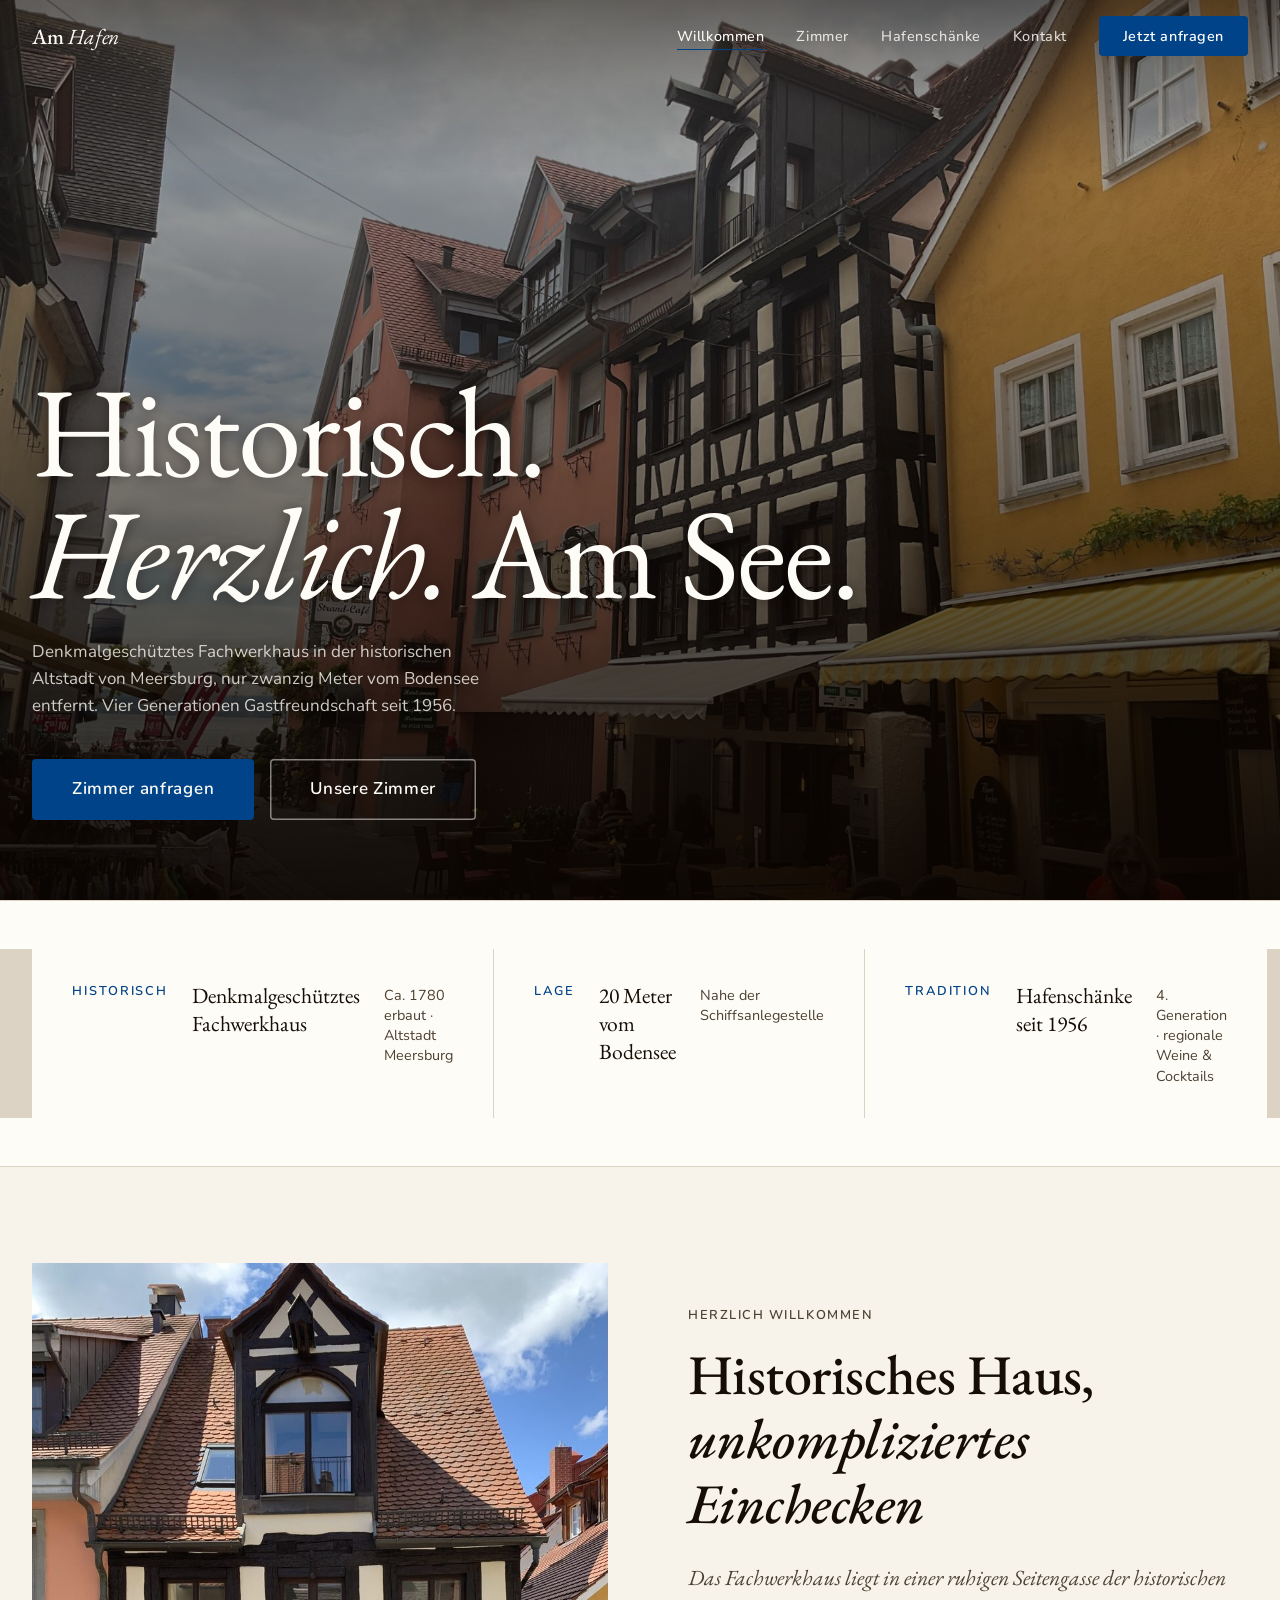
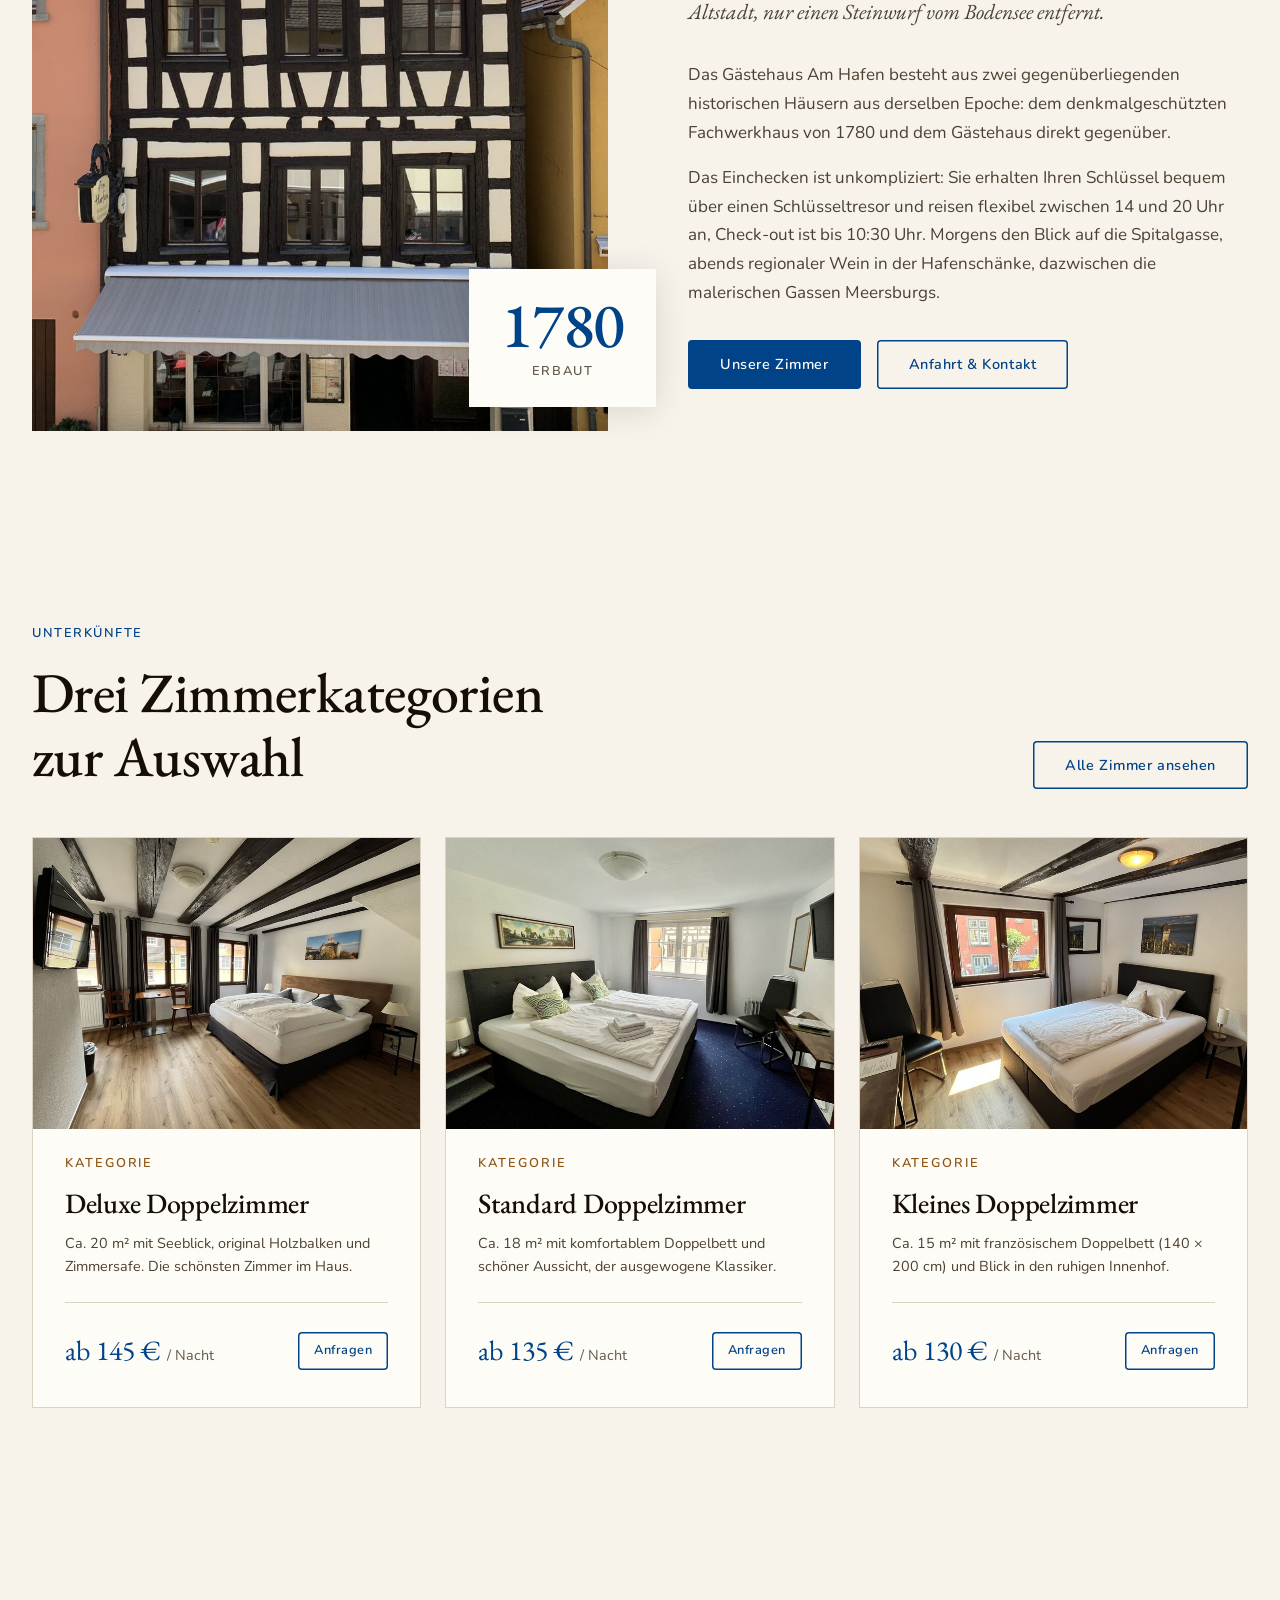
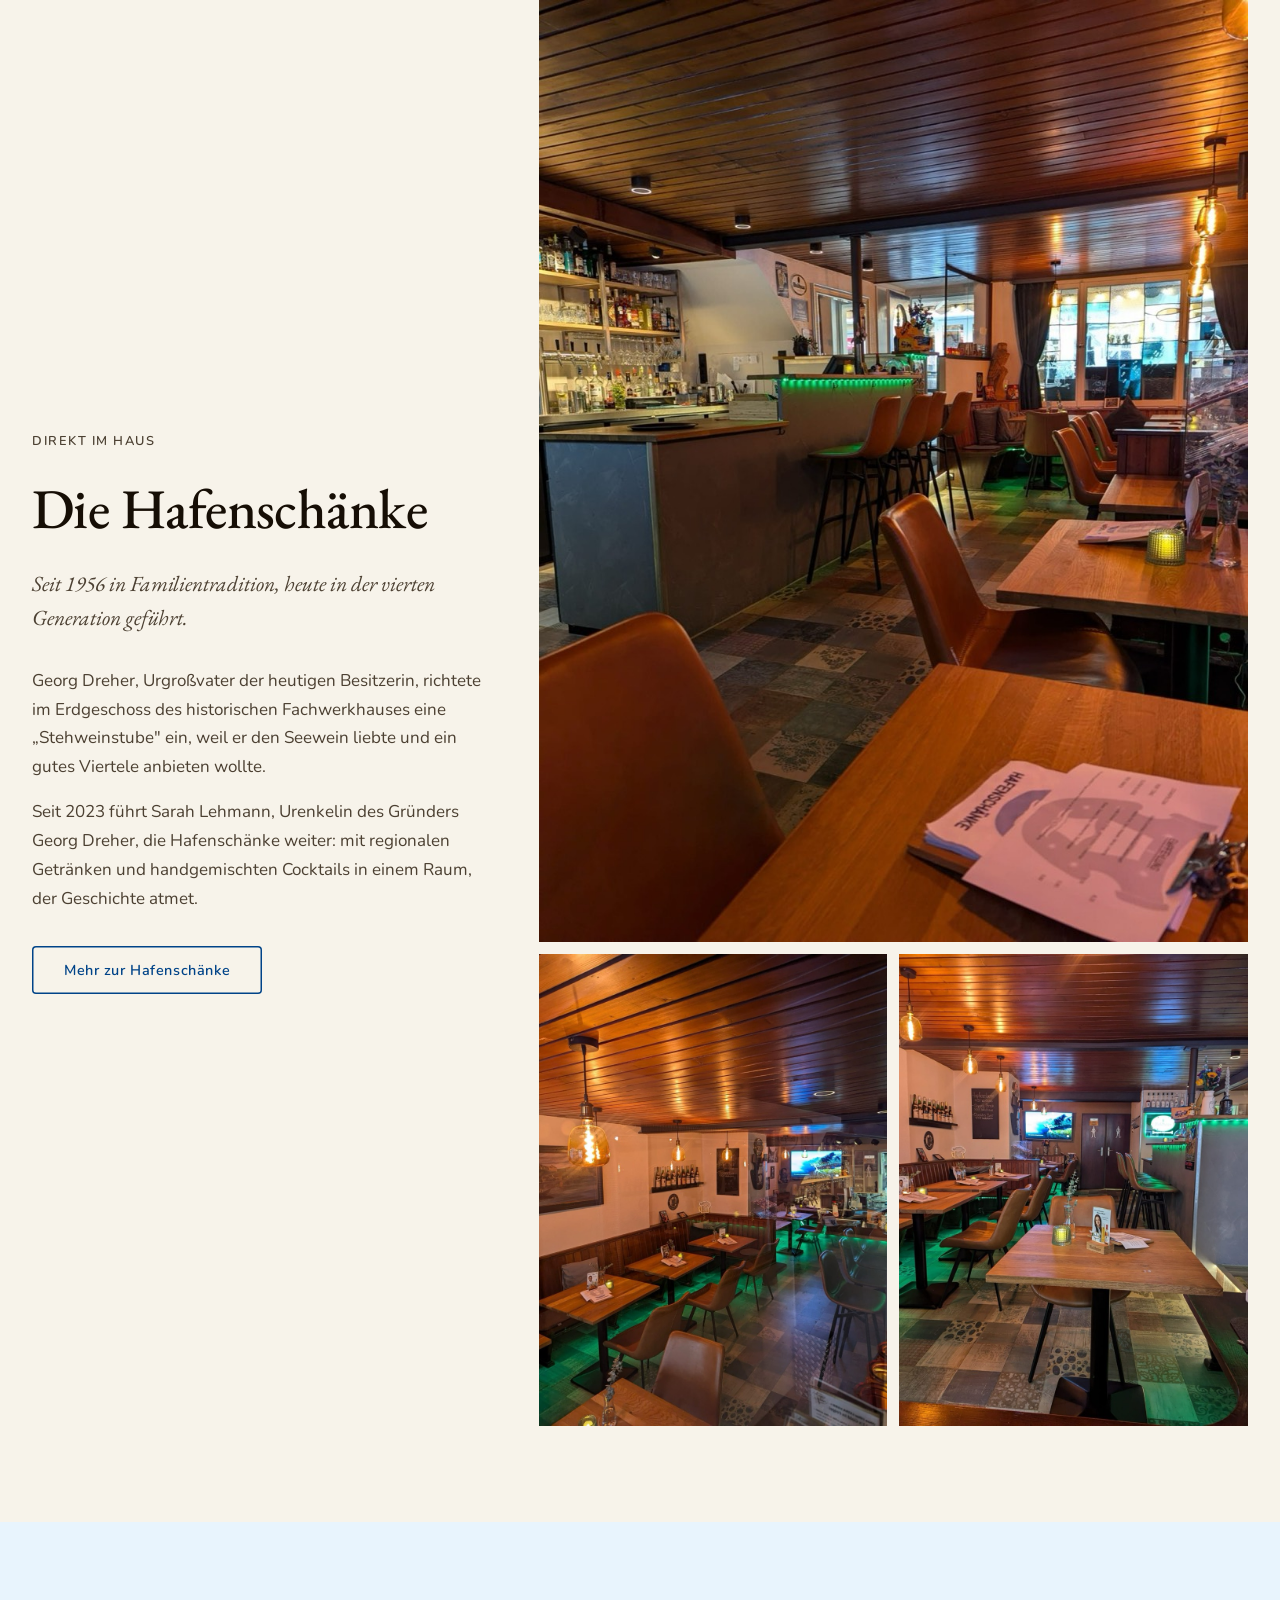
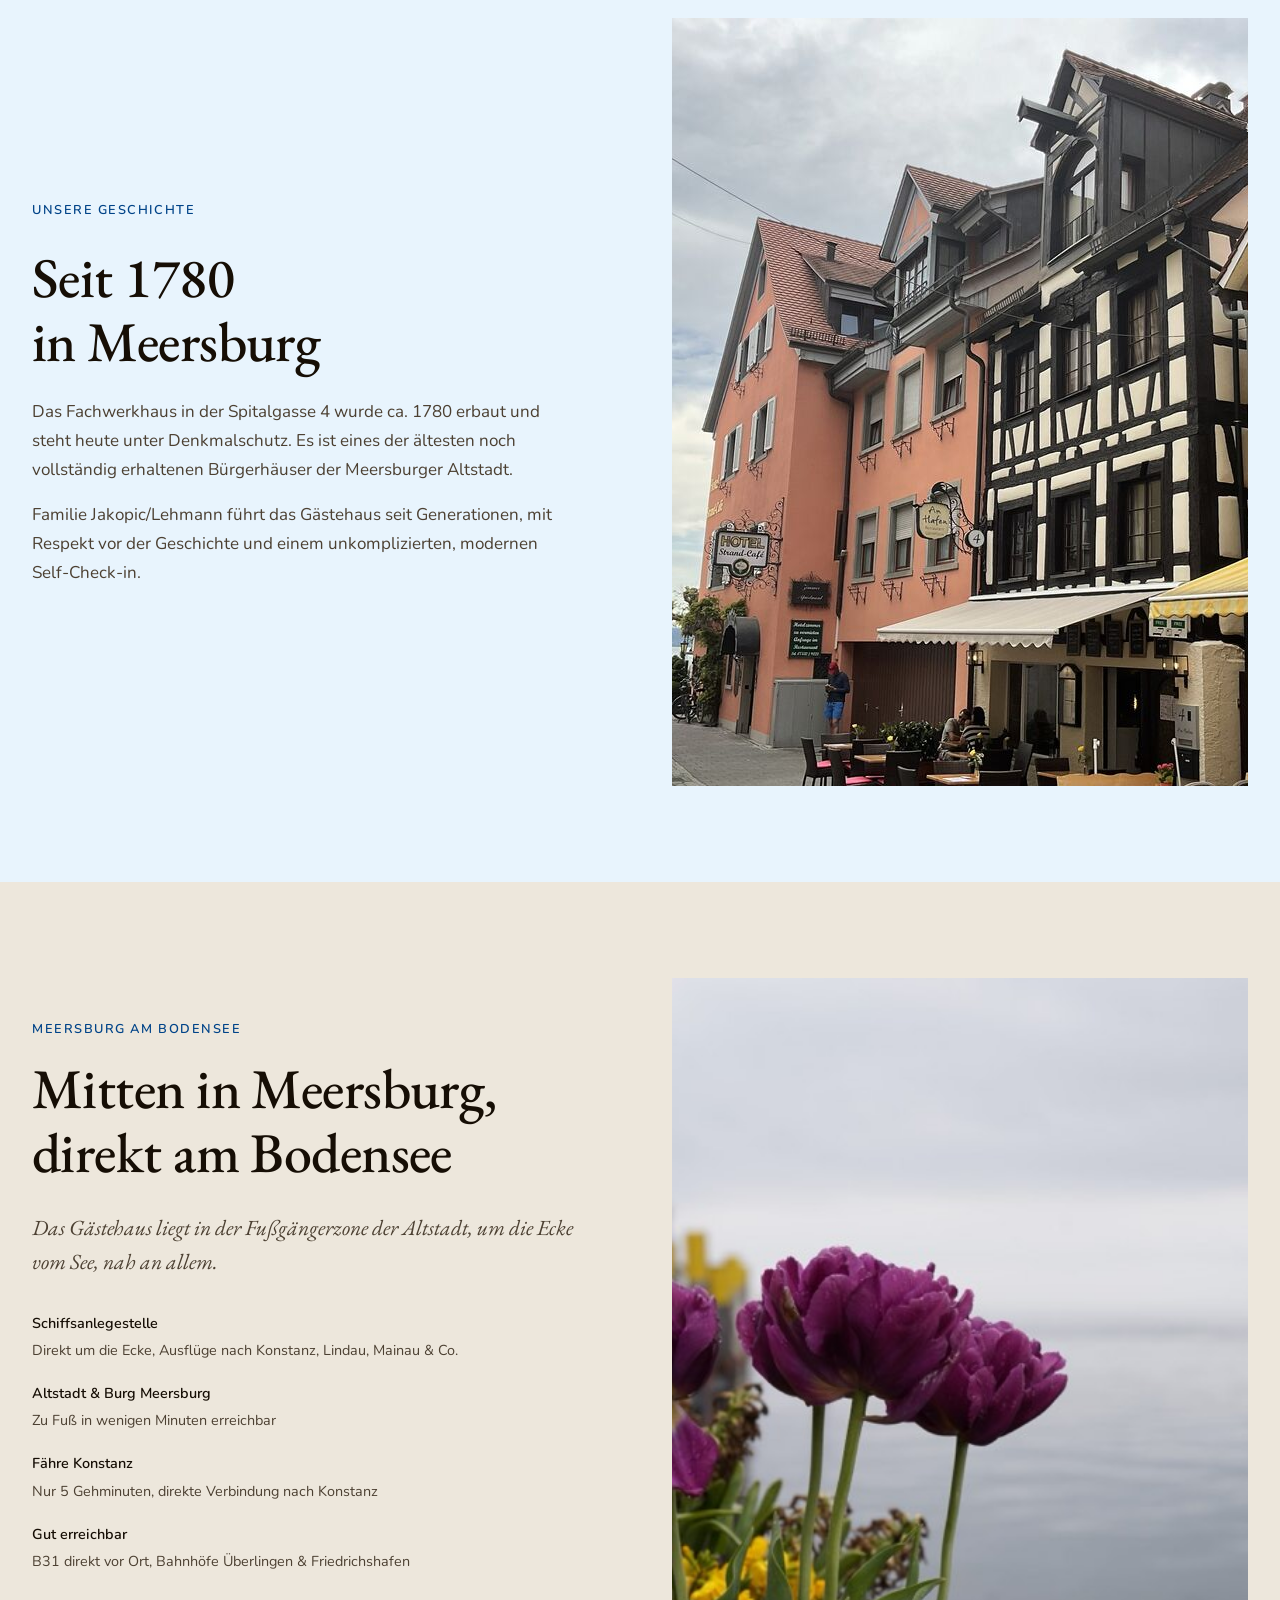
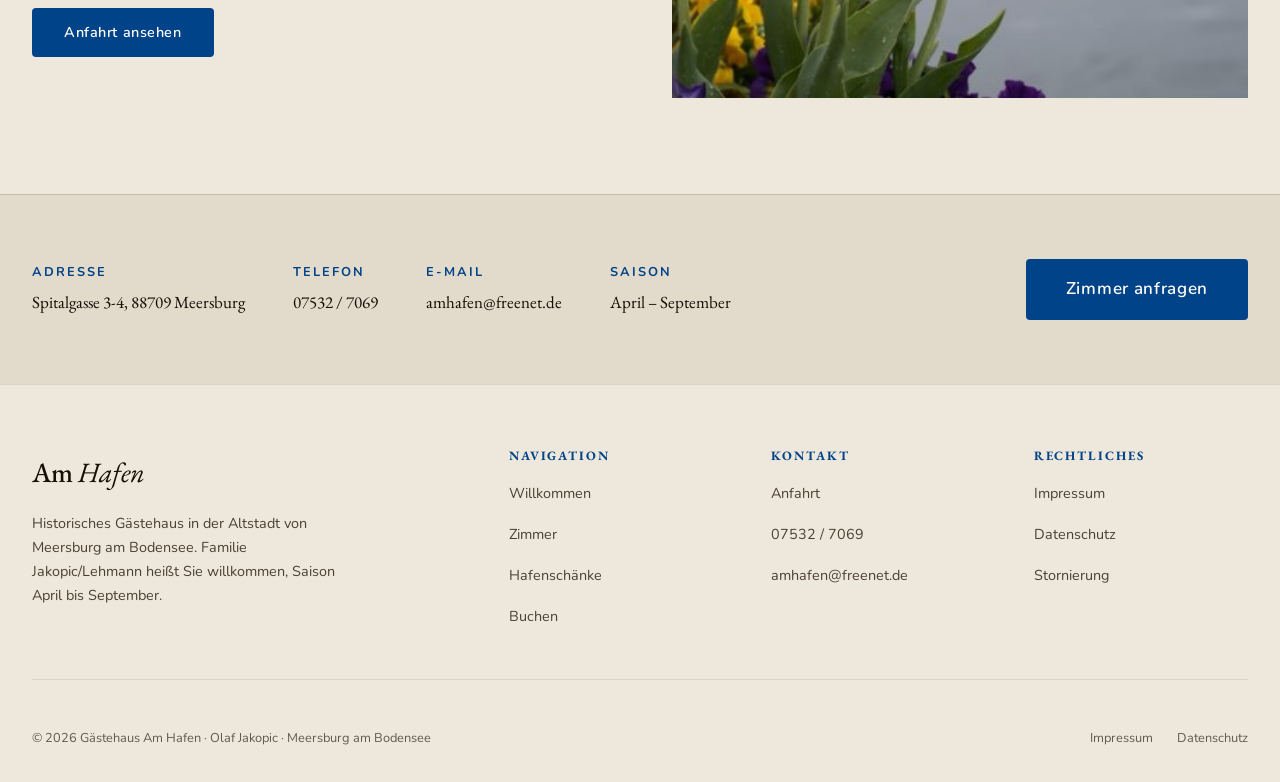
==== commit c4cba575: "Intro: Fachwerkhaus-Bild; Geschichte auf building-2; Nachrichtenfelder mit Zeichenlimit + Live-Zaehl" ====
--- a/index.html
+++ b/index.html
@@ -101,7 +101,7 @@
     <div class="intro__grid">
       <div class="intro__image reveal">
         <div class="intro__image-clip">
-          <img width="1272" height="2000" src="images/img-2753.jpeg" srcset="images/img-2753-768.jpeg 488w, images/img-2753-1200.jpeg 762w, images/img-2753.jpeg 1017w" sizes="(max-width: 900px) 100vw, 50vw" alt="Eingangsschild Gästehaus Am Hafen in der Spitalgasse" loading="lazy">
+          <img width="1172" height="1600" src="images/building-1.jpg" srcset="images/building-1-768.jpg 576w, images/building-1-1200.jpg 900w, images/building-1.jpg 1172w" sizes="(max-width: 900px) 100vw, 50vw" alt="Denkmalgeschütztes Fachwerkhaus Am Hafen in der Altstadt von Meersburg" loading="lazy">
         </div>
         <div class="intro__badge" aria-label="Erbaut 1780">
           <div class="intro__badge-year">1780</div>
@@ -220,7 +220,7 @@
         <p>Familie Jakopic/Lehmann führt das Gästehaus seit Generationen, mit Respekt vor der Geschichte und einem unkomplizierten, modernen Self-Check-in.</p>
       </div>
       <div class="history__image reveal reveal-delay-1">
-        <img width="1172" height="1600" src="images/building-1.jpg" srcset="images/building-1-768.jpg 576w, images/building-1-1200.jpg 900w, images/building-1.jpg 1172w" sizes="(max-width: 900px) 100vw, 50vw" alt="Historisches Fachwerkhaus Am Hafen in der Spitalgasse, erbaut um 1780" loading="lazy">
+        <img width="1540" height="1600" src="images/building-2.jpg" srcset="images/building-2-768.jpg 738w, images/building-2-1200.jpg 1154w, images/building-2.jpg 1540w" sizes="(max-width: 900px) 100vw, 50vw" alt="Fachwerkhaus Am Hafen in der Spitalgasse, Blick aus der Altstadtgasse" loading="lazy">
       </div>
     </div>
   </div>
--- a/css/style.css
+++ b/css/style.css
@@ -2115,3 +2115,15 @@
     padding-bottom: var(--s10);
   }
 }
+
+/* ── Zeichenzähler Textfelder ─────────────────────────────── */
+.char-count {
+  font-size: var(--text-xs);
+  color: var(--text-soft);
+  text-align: right;
+  margin-top: var(--s1);
+}
+.char-count--limit {
+  color: oklch(45% 0.16 25);
+  font-weight: 600;
+}
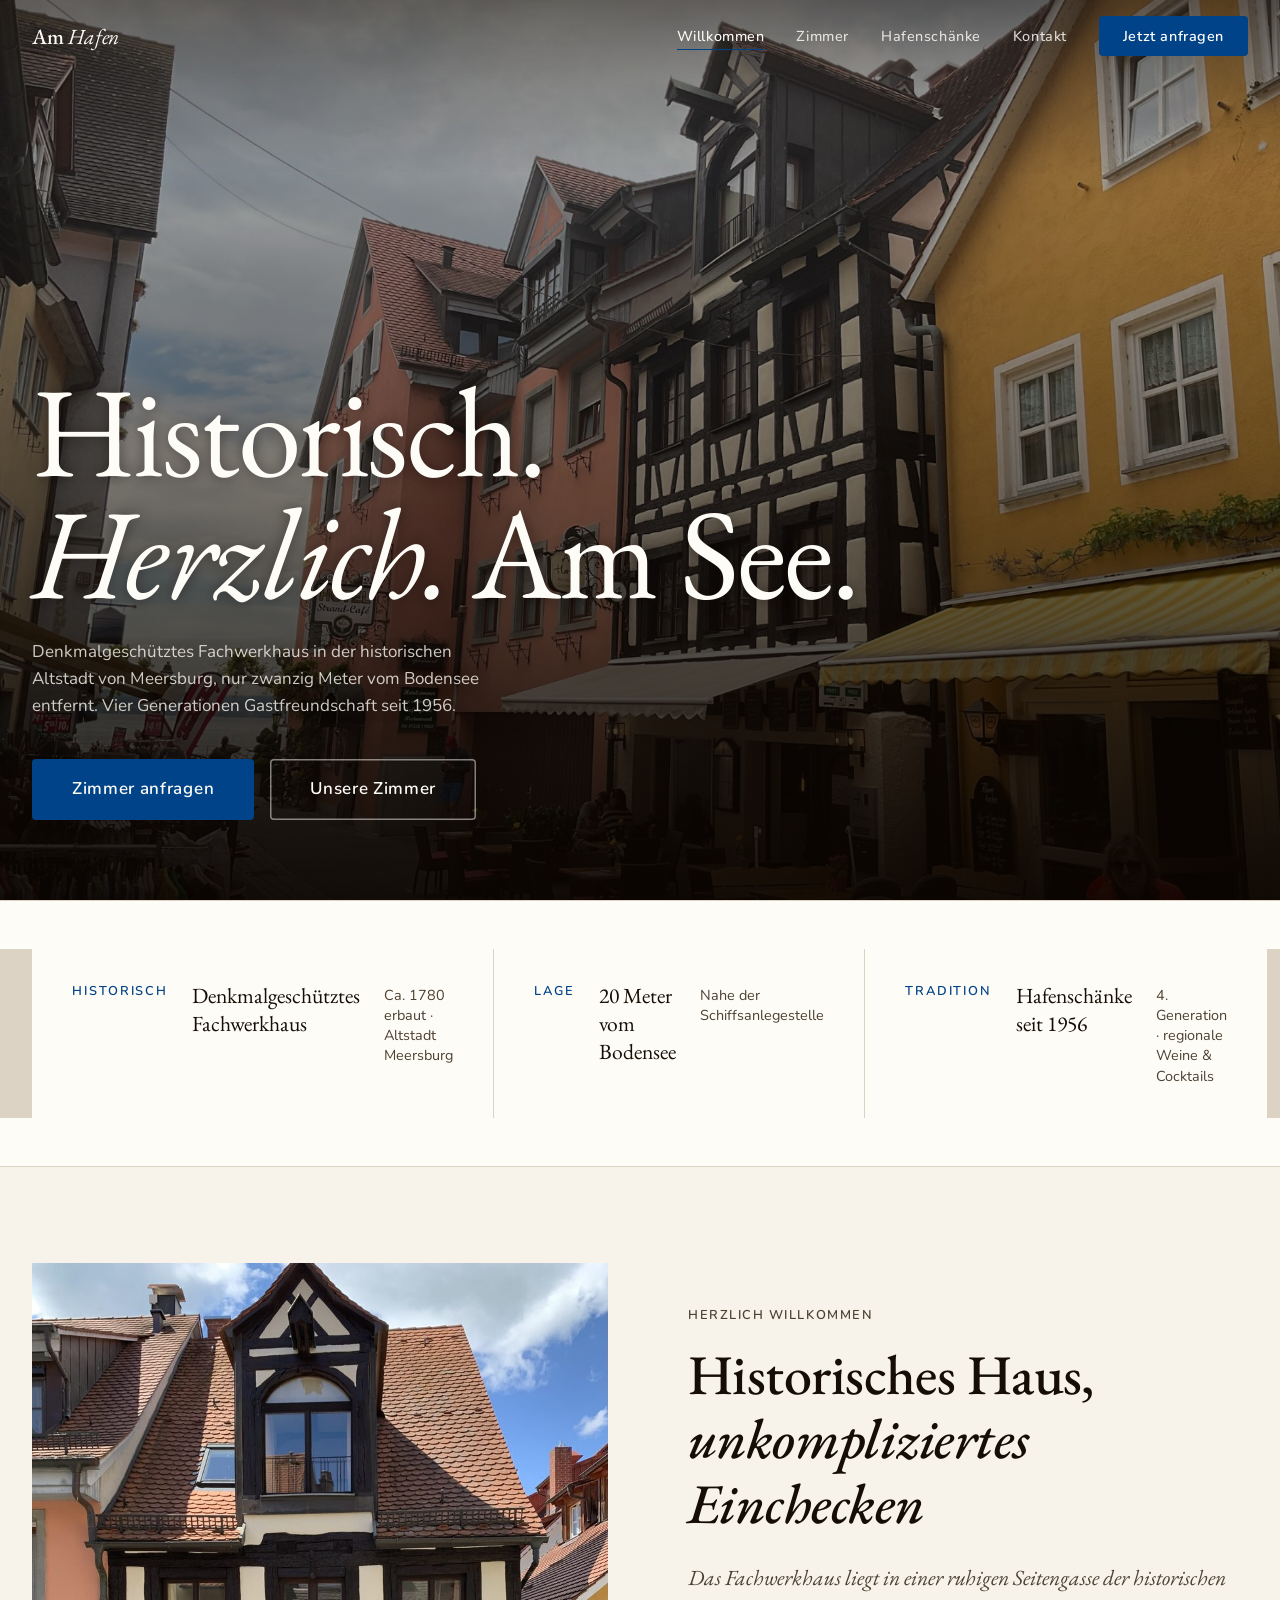
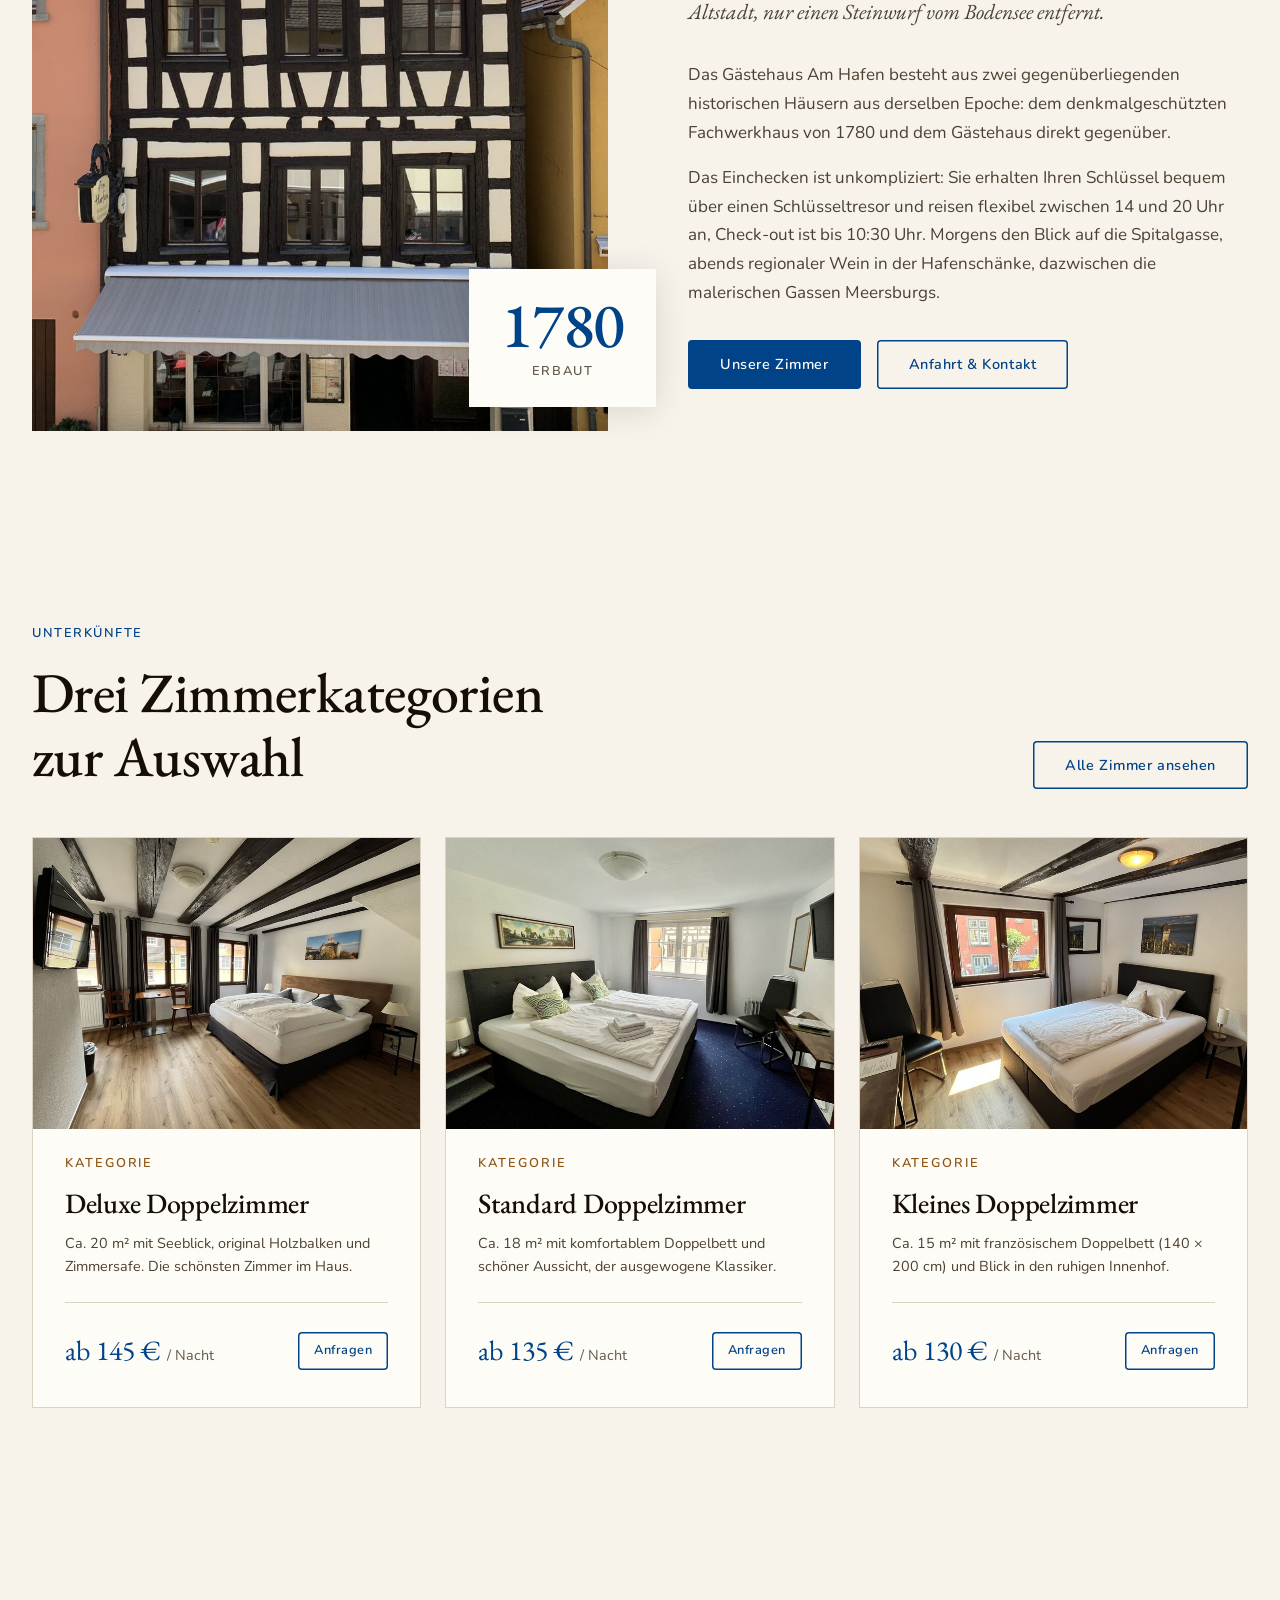
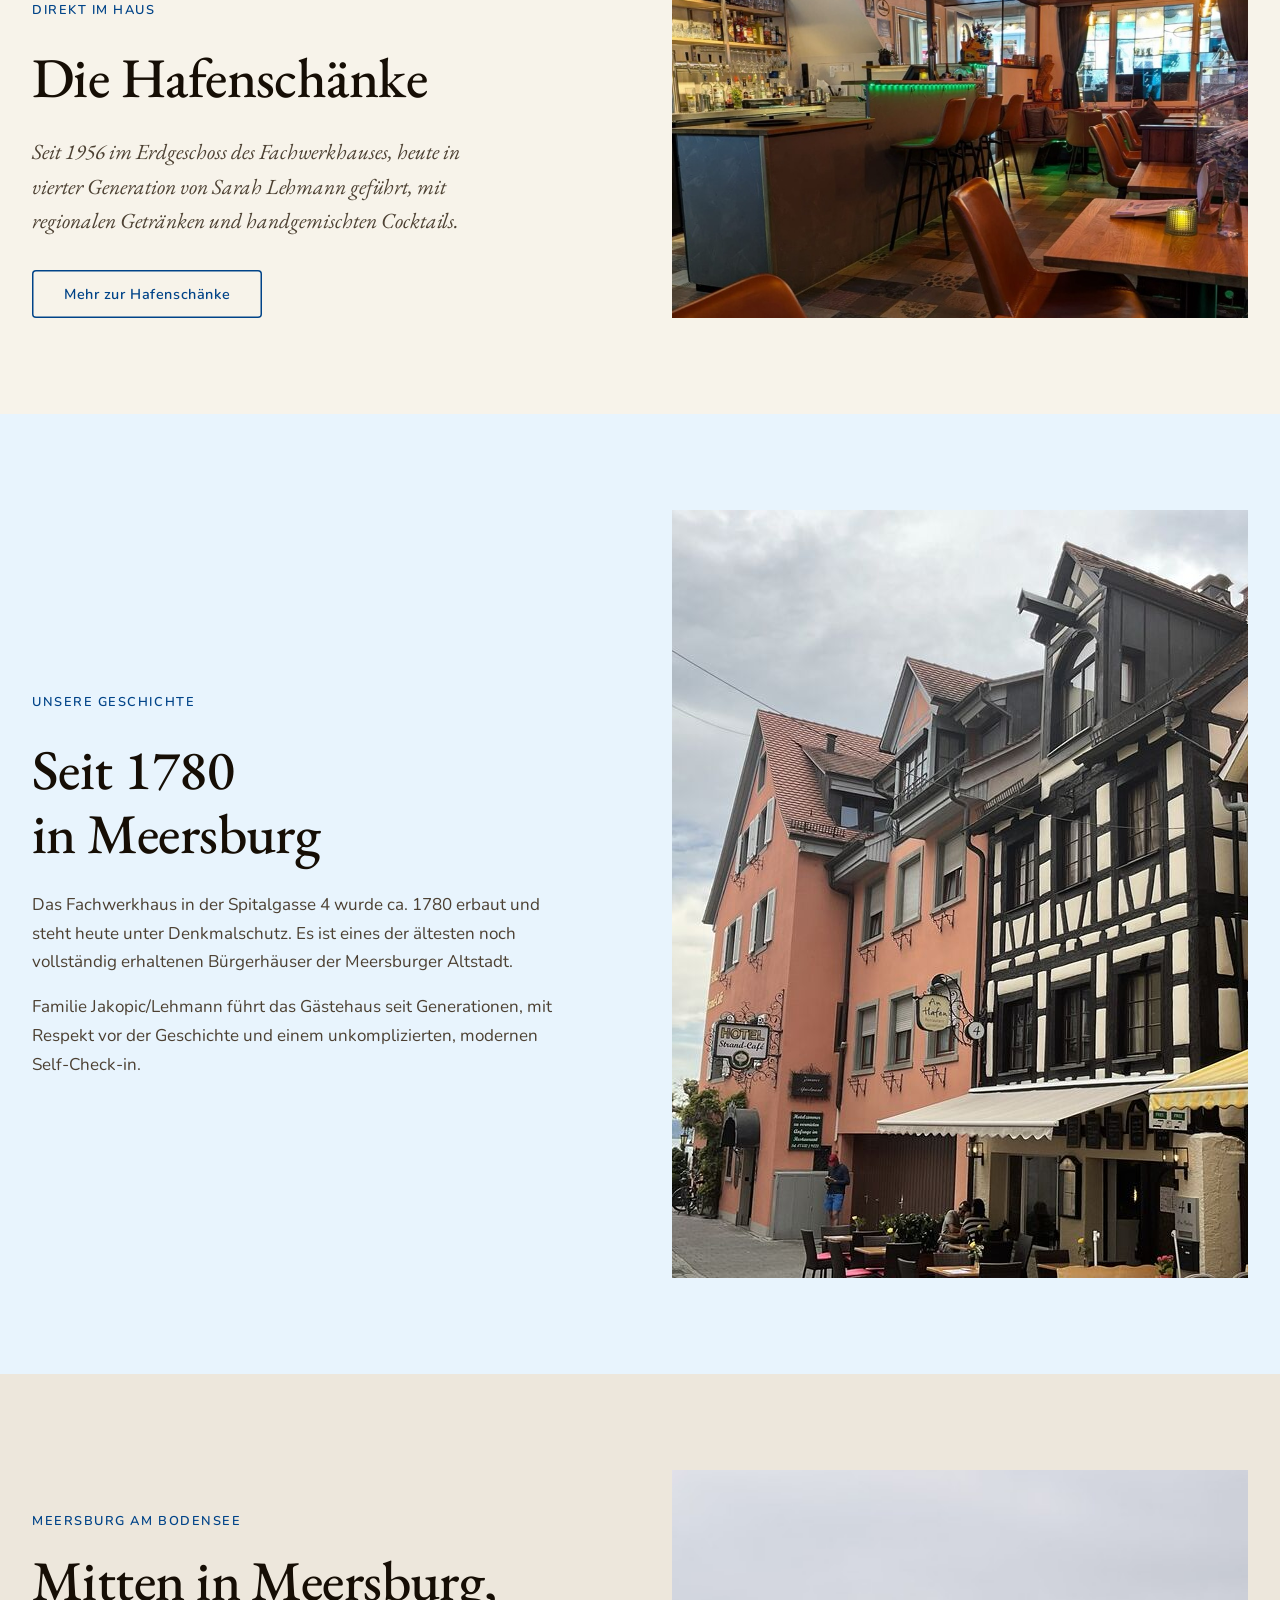
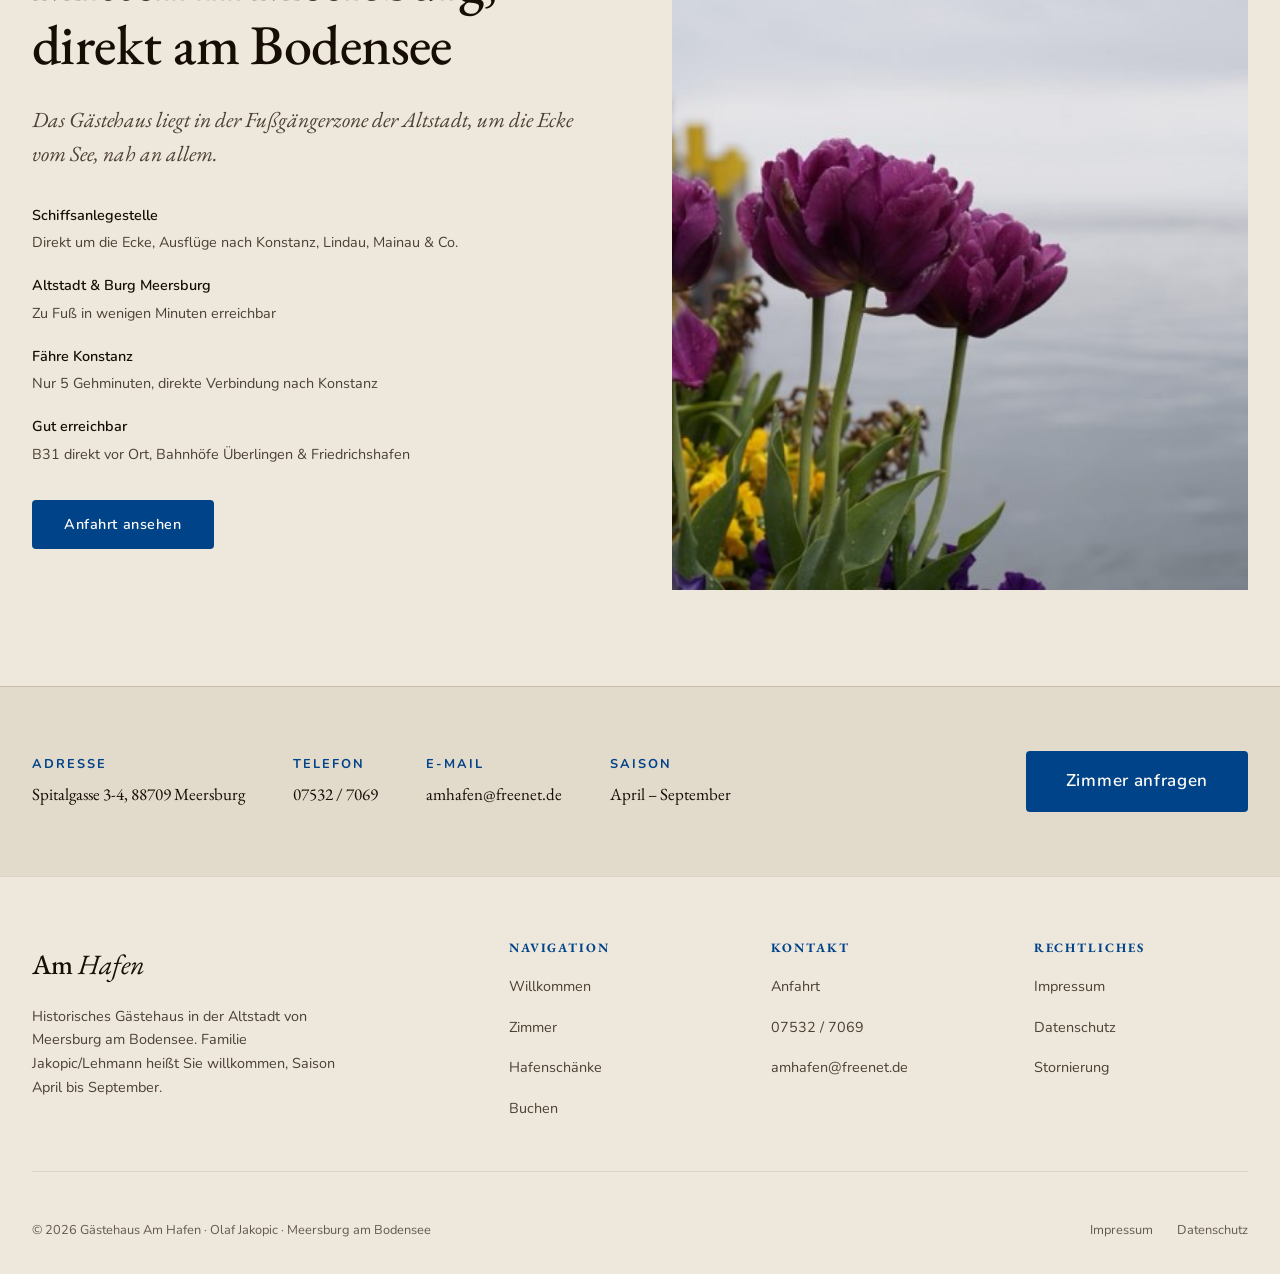
==== commit caaa7fb7: "feat: Zimmerseite nach Variante B, Zuordnung Zimmer zu Haus Zimmerseite in zwei Haus-Sektionen umgeb" ====
--- a/index.html
+++ b/index.html
@@ -180,30 +180,18 @@
   </div>
 </section>
 
-<!-- ── Hafenschänke Feature ────────────────────────────────── -->
-<section class="hafenbar section" aria-labelledby="hafen-heading">
-  <div class="container">
-    <div class="hafenbar__grid">
-      <div class="hafenbar__text reveal">
+<!-- ── Hafenschänke Teaser ─────────────────────────────────── -->
+<section class="hafen-teaser section" aria-labelledby="hafen-heading">
+  <div class="container">
+    <div class="hafen-teaser__grid">
+      <div class="hafen-teaser__text reveal">
         <p class="eyebrow">Direkt im Haus</p>
         <h2 id="hafen-heading">Die Hafen&shy;schänke</h2>
-        <p class="lead">Seit 1956 in Familientradition, heute in der vierten Generation geführt.</p>
-        <p>Georg Dreher, Urgroßvater der heutigen Besitzerin, richtete im Erdgeschoss des historischen Fachwerkhauses eine „Stehweinstube" ein, weil er den Seewein liebte und ein gutes Viertele anbieten wollte.</p>
-        <p>Seit 2023 führt Sarah Lehmann, Urenkelin des Gründers Georg Dreher, die Hafenschänke weiter: mit regionalen Getränken und handgemischten Cocktails in einem Raum, der Geschichte atmet.</p>
+        <p class="lead">Seit 1956 im Erdgeschoss des Fachwerkhauses, heute in vierter Generation von Sarah Lehmann geführt, mit regionalen Getränken und handgemischten Cocktails.</p>
         <a href="hafenschaenke.html" class="btn btn--ghost">Mehr zur Hafenschänke</a>
       </div>
-      <div class="hafenbar__images reveal reveal-delay-1">
-        <div class="hafenbar__img-main">
-          <img width="1536" height="2040" src="images/img-7409.jpg" srcset="images/img-7409-768.jpg 578w, images/img-7409-1200.jpg 903w, images/img-7409.jpg 1204w" sizes="(max-width: 900px) 100vw, 50vw" alt="Theke der Hafenschänke mit regionalen Getränken" loading="lazy">
-        </div>
-        <div class="hafenbar__img-row">
-          <div class="hafenbar__img-small">
-            <img width="1536" height="2040" src="images/img-7407.jpg" srcset="images/img-7407-768.jpg 578w, images/img-7407-1200.jpg 903w, images/img-7407.jpg 1204w" sizes="(max-width: 900px) 100vw, 50vw" alt="Gemütlicher Gastraum der Hafenschänke mit Holzdecke" loading="lazy">
-          </div>
-          <div class="hafenbar__img-small">
-            <img width="1536" height="2040" src="images/img-7408.jpg" srcset="images/img-7408-768.jpg 578w, images/img-7408-1200.jpg 903w, images/img-7408.jpg 1204w" sizes="(max-width: 900px) 100vw, 50vw" alt="Tische in der Hafenschänke" loading="lazy">
-          </div>
-        </div>
+      <div class="hafen-teaser__image reveal reveal-delay-1">
+        <img width="1204" height="1600" src="images/img-7409.jpg" srcset="images/img-7409-768.jpg 578w, images/img-7409-1200.jpg 903w, images/img-7409.jpg 1204w" sizes="(max-width: 900px) 100vw, 50vw" alt="Theke der Hafenschänke mit regionalen Getränken" loading="lazy">
       </div>
     </div>
   </div>
--- a/css/style.css
+++ b/css/style.css
@@ -27,6 +27,7 @@
   --lake-pale:      oklch(82%   0.055 241);
   --lake-wash:      oklch(93%   0.025 241);
   --timber:         oklch(60%   0.100 62);
+  --timber-deep:    oklch(43%   0.095 55);
   --timber-pale:    oklch(91%   0.030 75);
   --border:         oklch(87%   0.022 80);
   --border-mid:     oklch(80%   0.030 80);
@@ -906,6 +907,48 @@
   object-fit: cover;
 }
 
+/* ── Hafenschänke Teaser ─────────────────────────────────── */
+.hafen-teaser__grid {
+  display: grid;
+  grid-template-columns: 1fr 1fr;
+  gap: var(--s16);
+  align-items: stretch;
+}
+
+.hafen-teaser__text {
+  display: flex;
+  flex-direction: column;
+  justify-content: center;
+}
+
+.hafen-teaser__text .eyebrow { margin-bottom: var(--s6); }
+.hafen-teaser__text h2 { margin-bottom: var(--s6); }
+
+.hafen-teaser__text .lead {
+  color: var(--text-mid);
+  max-width: 48ch;
+  margin-bottom: var(--s8);
+}
+
+.hafen-teaser__text .btn { align-self: flex-start; }
+
+.hafen-teaser__image {
+  position: relative;
+  overflow: hidden;
+  min-height: 260px;
+}
+
+.hafen-teaser__image img {
+  position: absolute;
+  inset: 0;
+  width: 100%;
+  height: 100%;
+  object-fit: cover;
+  transition: transform 0.8s var(--ease-out-quart);
+}
+
+.hafen-teaser__image:hover img { transform: scale(1.02); }
+
 /* ── Geschichte / 1780 Section ───────────────────────────── */
 .history {
   background: oklch(96% 0.018 241);
@@ -1280,68 +1323,219 @@
   text-shadow: 0 1px 16px oklch(10% 0.02 70 / 0.7);
 }
 
-/* ── Zimmer Page ──────────────────────────────────────────── */
-.room-full {
+/* ── Zimmer Page: Häuser ──────────────────────────────────── */
+/* Jedes der beiden Häuser bekommt eine eigene Sektion mit Außenfoto,
+   damit sichtbar ist, welche Zimmerkategorie in welchem Haus liegt. */
+.haus {
   padding: var(--s20) 0;
 }
 
-.room-full:nth-child(even) {
+.haus--fachwerk {
+  --haus-accent: var(--timber-deep);
+}
+
+.haus--gaestehaus {
+  --haus-accent: var(--lake);
   background: var(--bg-surface);
 }
 
-.room-full__grid {
+.haus__head {
+  display: grid;
+  grid-template-columns: 300px 1fr;
+  gap: var(--s10);
+  align-items: center;
+  border-left: 5px solid var(--haus-accent);
+  padding-left: var(--s8);
+  margin-bottom: var(--s16);
+}
+
+.haus__photo {
+  aspect-ratio: 3 / 4;
+  overflow: hidden;
+  background: var(--bg-deep);
+  margin: 0;
+}
+
+.haus__photo img {
+  width: 100%;
+  height: 100%;
+  object-fit: cover;
+  transition: transform 0.6s var(--ease-out-quart);
+}
+
+.haus__photo:hover img {
+  transform: scale(1.03);
+}
+
+.haus__badge {
+  display: inline-flex;
+  align-items: center;
+  gap: var(--s2);
+  padding: var(--s2) var(--s4);
+  background: var(--haus-accent);
+  color: var(--white);
+  font-size: var(--text-xs);
+  font-weight: 700;
+  letter-spacing: 0.12em;
+  text-transform: uppercase;
+  margin-bottom: var(--s4);
+}
+
+.haus__badge svg {
+  flex: none;
+}
+
+.haus__title {
+  margin-bottom: var(--s4);
+}
+
+.haus__text {
+  color: var(--text-mid);
+  max-width: 58ch;
+}
+
+.haus__rooms-in {
+  margin-top: var(--s4);
+  font-size: var(--text-sm);
+  color: var(--text-soft);
+}
+
+.haus__rooms-in strong {
+  color: var(--text-mid);
+  font-weight: 600;
+}
+
+.haus__rooms {
+  display: grid;
+  gap: var(--s12);
+}
+
+.haus__rooms--two {
+  grid-template-columns: 1fr 1fr;
+}
+
+.zimmer {
+  display: flex;
+  flex-direction: column;
+  scroll-margin-top: calc(var(--nav-h) + var(--s8));
+}
+
+/* Karten in einer Reihe gleich hoch halten, damit die Album-Buttons auf einer Linie sitzen */
+.zimmer > .zimmer-card {
+  flex: 1;
+}
+
+/* ── Zimmerkarte ──────────────────────────────────────────── */
+.zimmer-card {
+  display: flex;
+  flex-direction: column;
+  background: var(--white);
+  box-shadow: 0 1px 3px oklch(20% 0.02 70 / 0.07);
+}
+
+.zimmer-card--wide {
   display: grid;
   grid-template-columns: 1fr 1fr;
-  gap: var(--s12);
-  align-items: start;
-}
-
-.room-full:nth-child(even) .room-full__grid {
-  direction: rtl;
-}
-
-.room-full:nth-child(even) .room-full__grid > * {
-  direction: ltr;
-}
-
-.room-full__gallery {
-  display: grid;
-  grid-template-columns: 1.5fr 1fr;
-  grid-template-rows: 1fr 1fr;
-  gap: var(--s3);
-}
-
-.room-full__gallery-main {
-  grid-row: 1 / span 2;
-  aspect-ratio: 3/4;
+  align-items: stretch;
+}
+
+.zimmer-card__img {
   overflow: hidden;
-  min-height: 0;
-}
-
-.room-full__gallery-thumb {
-  overflow: hidden;
-  min-height: 0;
-}
-
-.room-full__gallery img {
+  aspect-ratio: 4 / 3;
+}
+
+.zimmer-card--wide .zimmer-card__img {
+  aspect-ratio: auto;
+  min-height: 420px;
+}
+
+.zimmer-card__img img {
   width: 100%;
   height: 100%;
   object-fit: cover;
   transition: transform 0.5s var(--ease-out-quart);
 }
 
-.room-full__gallery img:hover {
+.zimmer-card__img:hover img {
   transform: scale(1.03);
 }
 
-/* Einzelbild-Variante: nur ein repräsentatives Foto, Rest im Album */
-.room-full__gallery--single {
-  display: block;
-}
-
-.room-full__gallery--single .room-full__gallery-main {
-  grid-row: auto;
-  aspect-ratio: 4 / 3;
+.zimmer-card__body {
+  display: flex;
+  flex-direction: column;
+  flex: 1;
+  padding: var(--s10) var(--s8);
+}
+
+.zimmer-card__body h3 {
+  font-family: var(--font-display);
+  font-size: var(--text-2xl);
+  font-weight: 500;
+  letter-spacing: -0.02em;
+  line-height: 1.1;
+  margin-bottom: var(--s2);
+}
+
+.zimmer-card__body .lead {
+  margin-bottom: var(--s4);
+}
+
+.zimmer-card__body p {
+  color: var(--text-mid);
+}
+
+.zimmer-card__foot {
+  margin-top: auto;
+}
+
+/* ── Bettgröße mit Vergleichsbalken ───────────────────────── */
+.bed-note {
+  display: flex;
+  align-items: center;
+  gap: var(--s4);
+  padding: var(--s4);
+  margin: var(--s6) 0;
+  background: var(--bg);
+  border: 1px solid var(--border);
+}
+
+.bed-note svg {
+  flex: none;
+  color: var(--haus-accent);
+}
+
+.bed-note__size {
+  font-size: var(--text-sm);
+  font-weight: 700;
+}
+
+.bed-note__scale {
+  display: flex;
+  align-items: center;
+  gap: var(--s3);
+  margin-top: var(--s2);
+}
+
+.bed-note__bar {
+  flex: 1;
+  max-width: 180px;
+  height: 6px;
+  border-radius: 4px;
+  background: var(--border);
+  overflow: hidden;
+}
+
+.bed-note__fill {
+  height: 100%;
+  background: var(--haus-accent);
+}
+
+.bed-note__label {
+  font-size: var(--text-xs);
+  font-weight: 600;
+  letter-spacing: 0.08em;
+  text-transform: uppercase;
+  color: var(--text-soft);
 }
 
 /* ── Fotoalbum pro Zimmer ─────────────────────────────────── */
@@ -1420,27 +1614,6 @@
   background: oklch(94% 0.04 25);
   color: oklch(40% 0.13 25);
   border: 1px solid oklch(80% 0.08 25);
-}
-
-.room-full__info {
-  padding: var(--s4) 0;
-}
-
-.room-full__info .eyebrow {
-  margin-bottom: var(--s4);
-}
-
-.room-full__info h2 {
-  margin-bottom: var(--s4);
-}
-
-.room-full__info .lead {
-  margin-bottom: var(--s8);
-}
-
-.room-full__info p {
-  color: var(--text-mid);
-  margin-bottom: var(--s4);
 }
 
 .amenities {
@@ -1988,8 +2161,14 @@
   .location__grid,
   .booking-grid,
   .contact-page__grid,
-  .hafenbar__grid {
+  .hafenbar__grid,
+  .hafen-teaser__grid {
     grid-template-columns: 1fr;
+  }
+
+  .hafen-teaser__image {
+    aspect-ratio: 4/3;
+    min-height: 0;
   }
 
   .intro__badge {
@@ -2004,12 +2183,26 @@
     grid-template-columns: 1fr 1fr;
   }
 
-  .room-full__grid {
+  .haus__head {
     grid-template-columns: 1fr;
-  }
-
-  .room-full:nth-child(even) .room-full__grid {
-    direction: ltr;
+    gap: var(--s6);
+    padding-left: var(--s6);
+    margin-bottom: var(--s12);
+  }
+
+  .haus__photo {
+    aspect-ratio: 4 / 3;
+    max-width: 420px;
+  }
+
+  .haus__rooms--two,
+  .zimmer-card--wide {
+    grid-template-columns: 1fr;
+  }
+
+  .zimmer-card--wide .zimmer-card__img {
+    aspect-ratio: 4 / 3;
+    min-height: 0;
   }
 
   .footer__grid {
@@ -2031,16 +2224,9 @@
     grid-template-columns: 1fr;
   }
 
-  .room-full__gallery {
-    grid-template-columns: 1fr;
-  }
-
-  .room-full__gallery-main {
-    grid-row: span 1;
-    aspect-ratio: 4/3;
-  }
-
-  .room-full__gallery-thumb { display: none; }
+  .zimmer-card__body {
+    padding: var(--s8) var(--s6);
+  }
 
   .footer__grid {
     grid-template-columns: 1fr;
@@ -2110,9 +2296,9 @@
     padding-top: var(--s12);
     padding-bottom: var(--s12);
   }
-  .room-full {
-    padding-top: var(--s10);
-    padding-bottom: var(--s10);
+  .haus {
+    padding-top: var(--s12);
+    padding-bottom: var(--s12);
   }
 }
 
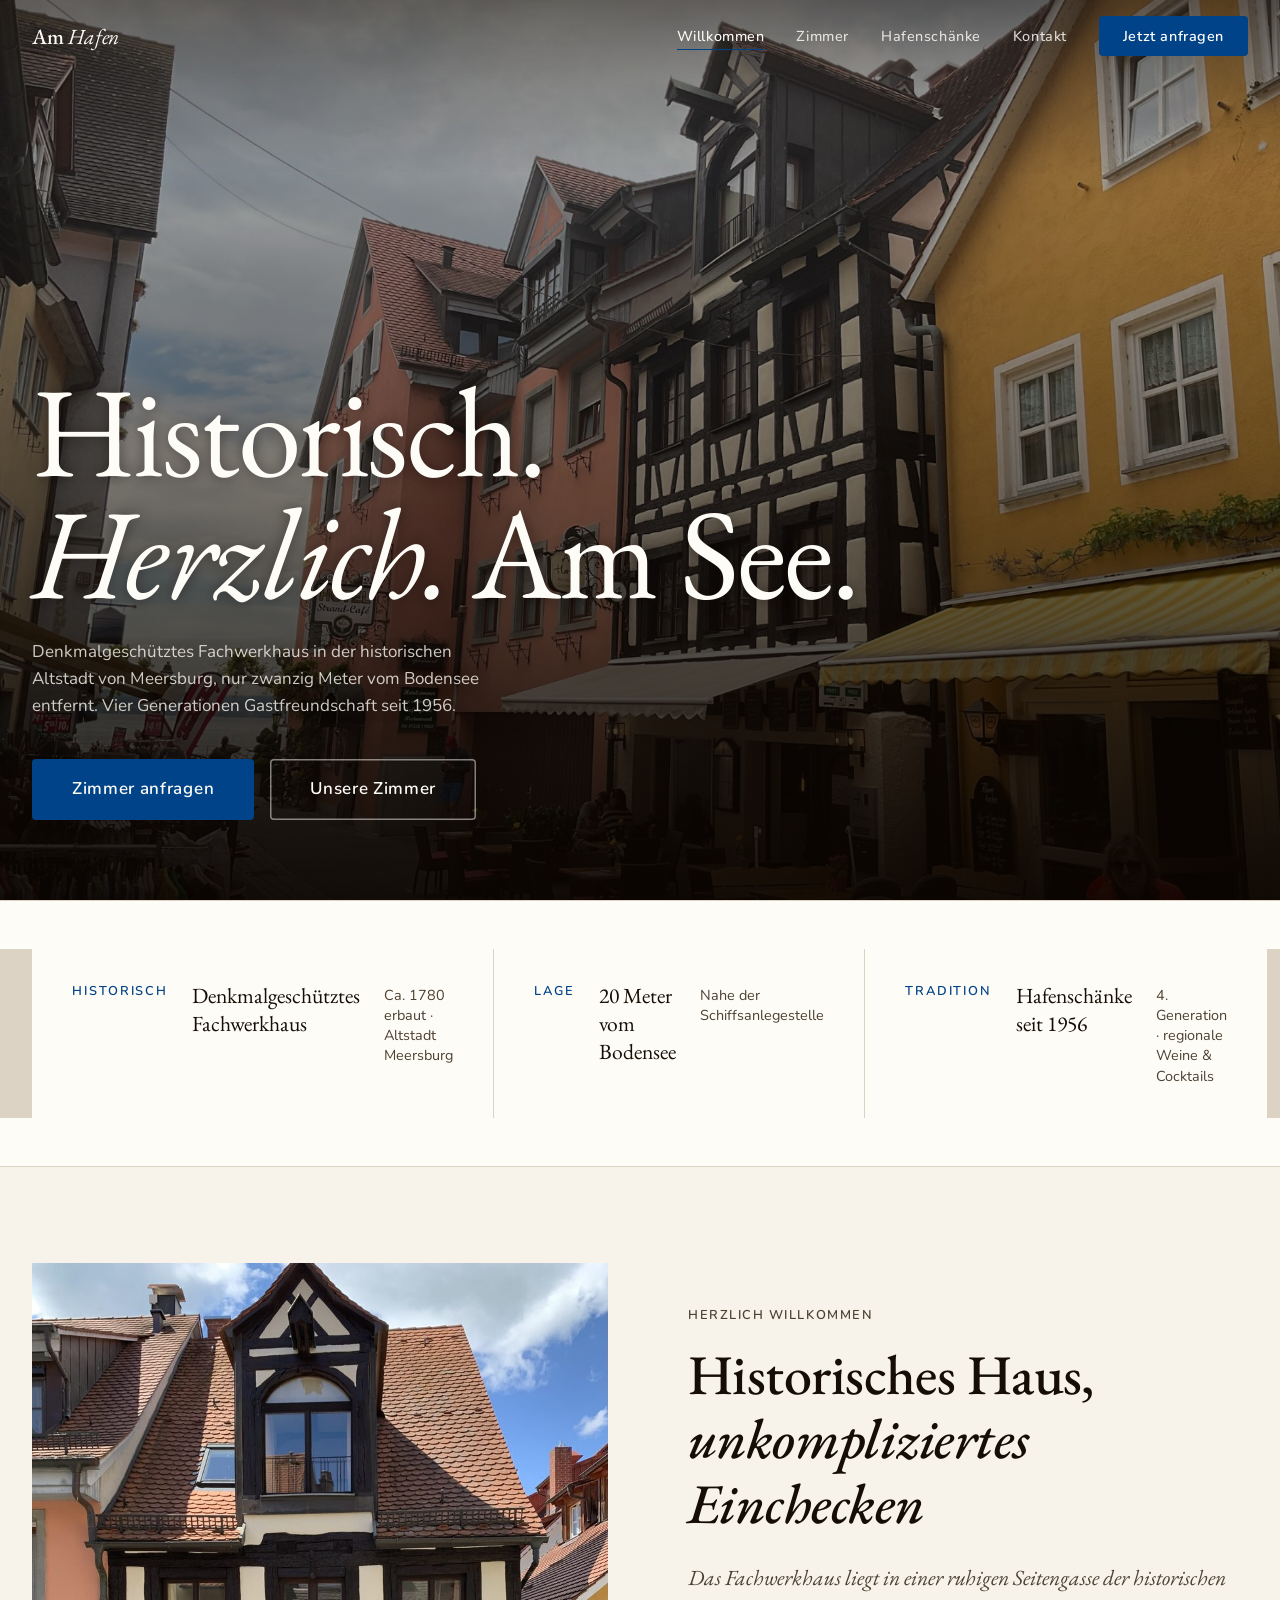
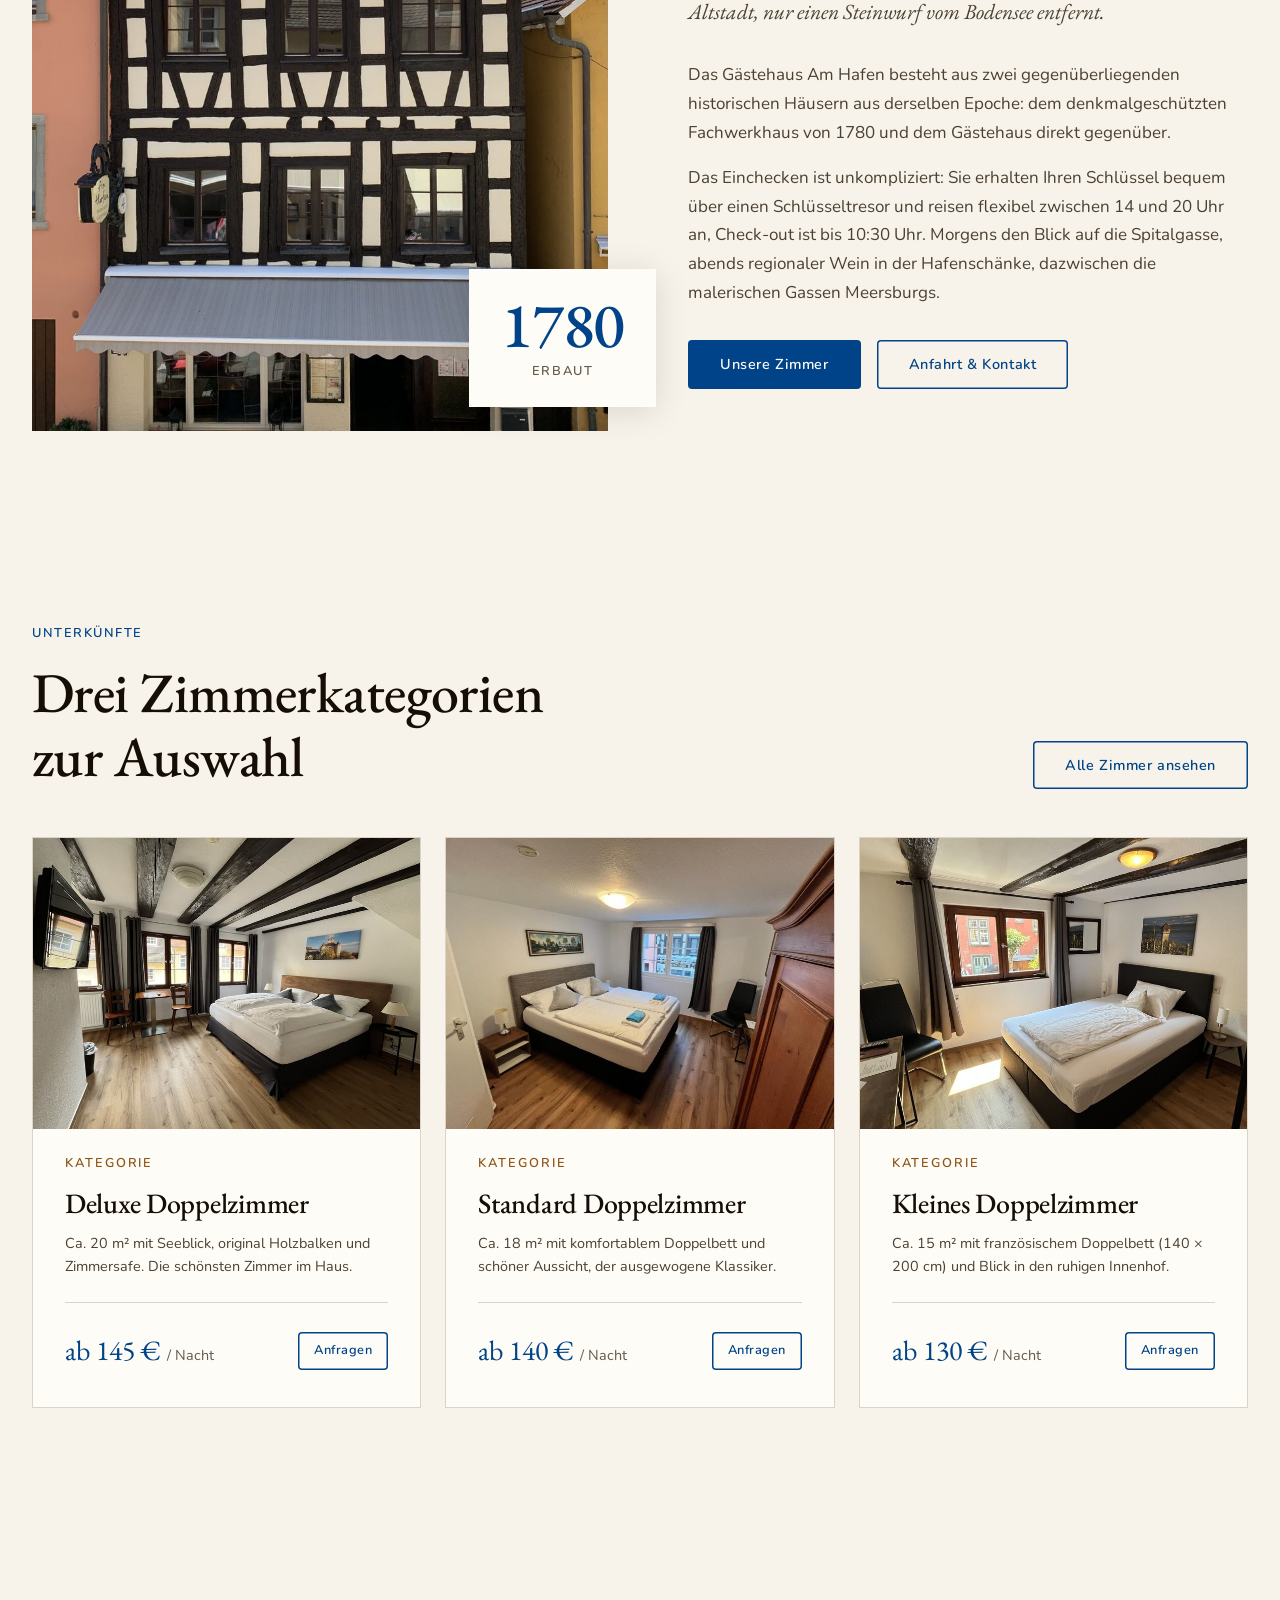
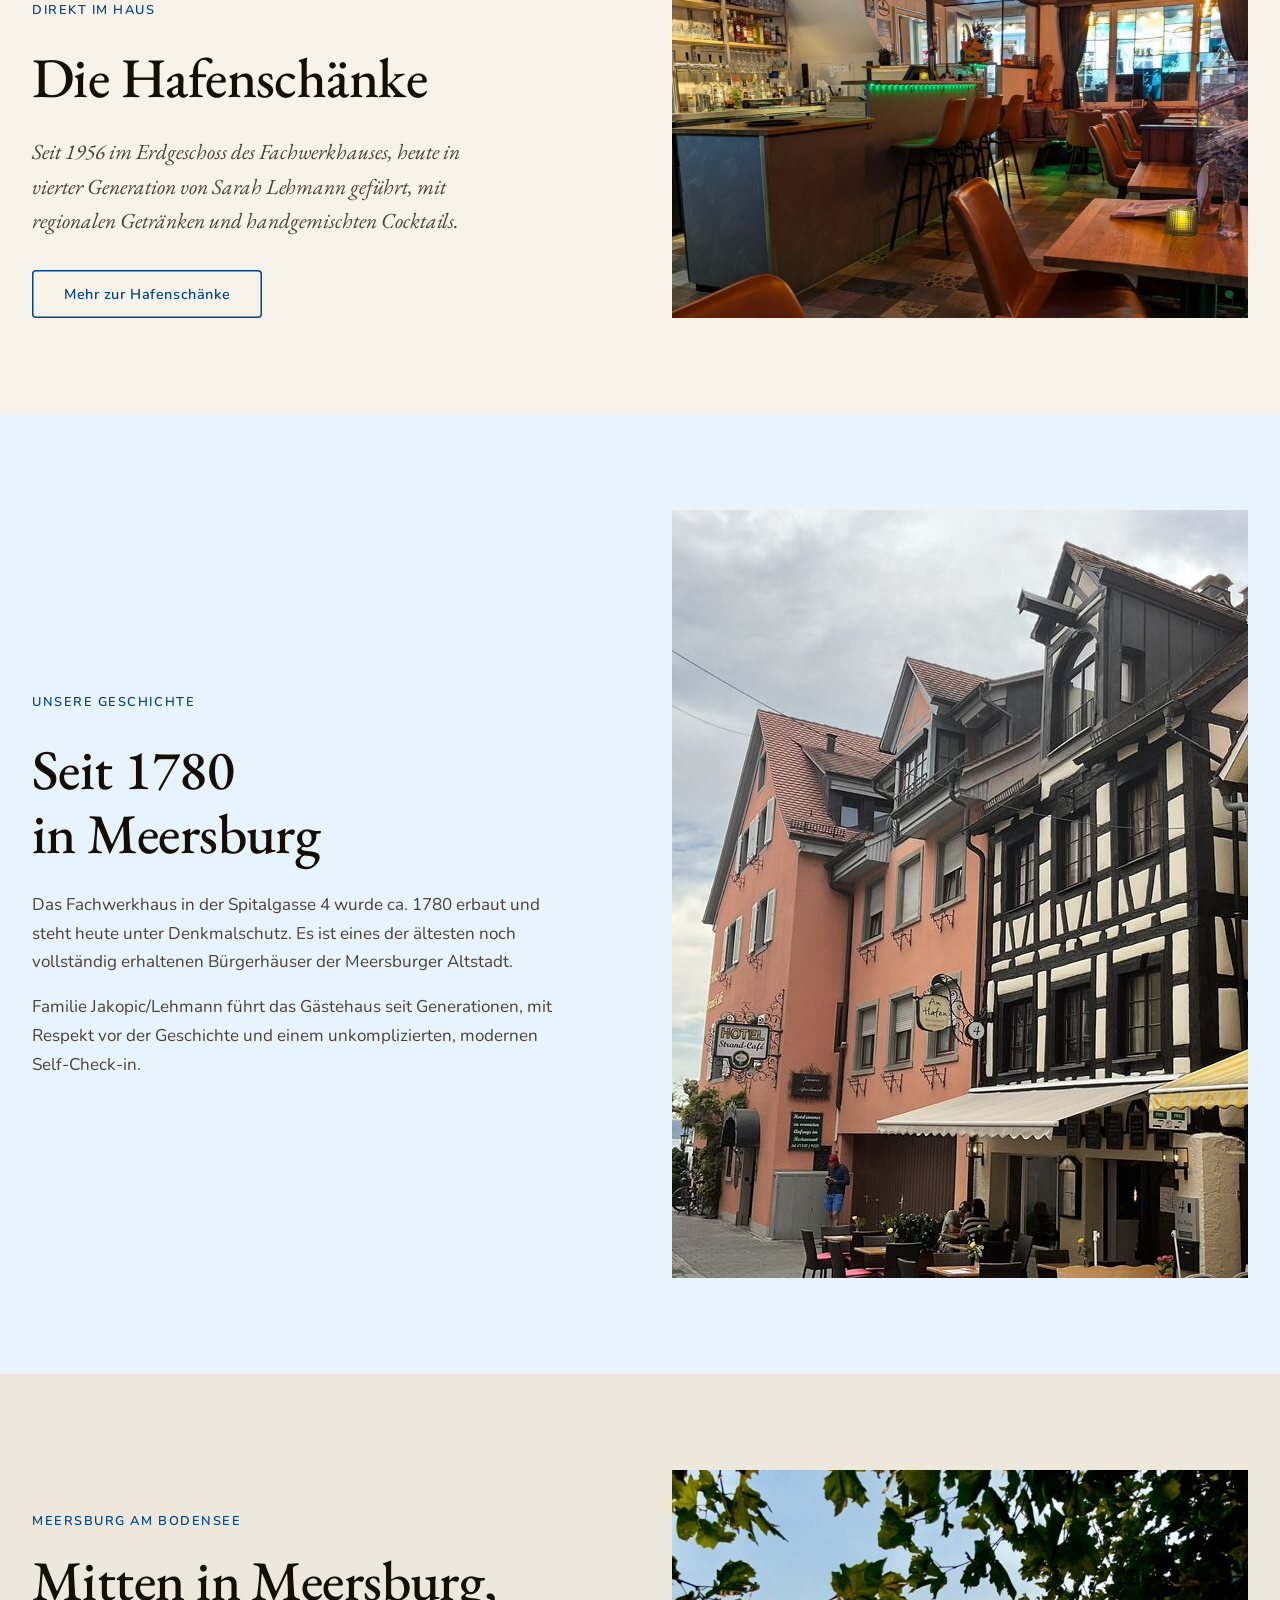
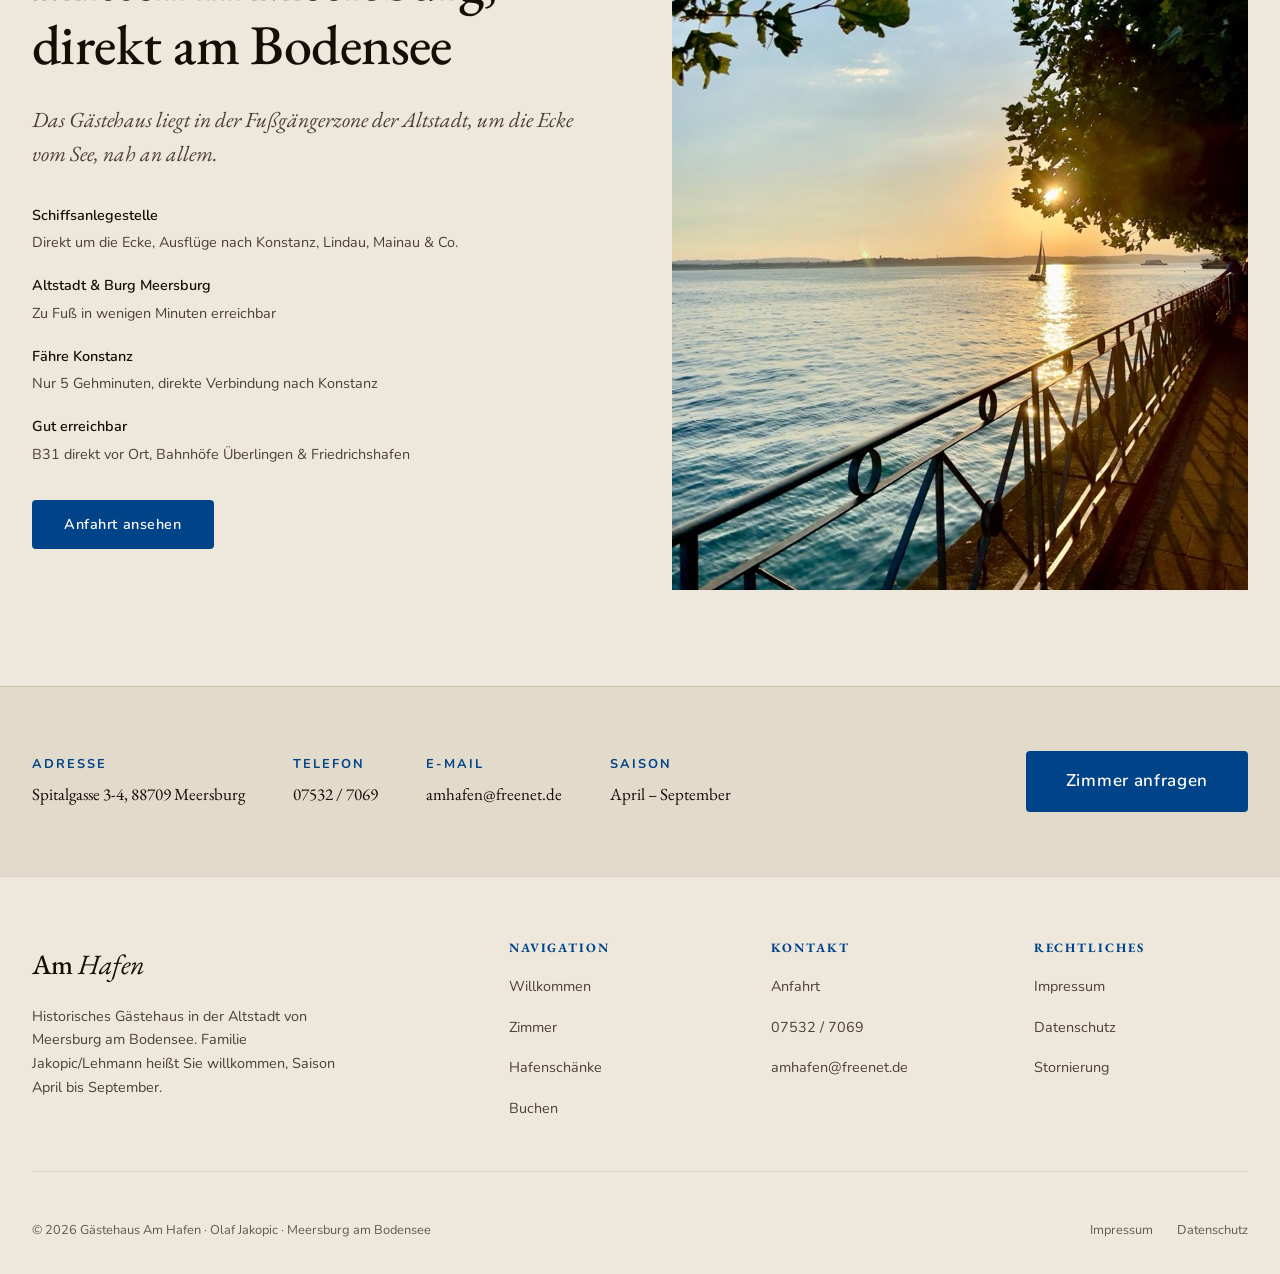
==== commit 0ceb1a88: "feat: Preis Standard-DZ 140, neue Fotos, Teilweise Seeblick - Standard Doppelzimmer: ab 135 auf ab 1" ====
--- a/index.html
+++ b/index.html
@@ -149,15 +149,15 @@
         </div>
       </article>
       <article class="room-card reveal reveal-delay-1">
-        <a href="zimmer.html#standard" class="room-card__img" data-lightbox="images/standard-04.jpg" data-alt="Standard Doppelzimmer" aria-label="Zimmerfotos ansehen">
-          <img width="1600" height="1230" src="images/standard-04.jpg" srcset="images/standard-04-768.jpg 768w, images/standard-04-1200.jpg 1200w, images/standard-04.jpg 1600w" sizes="(max-width: 900px) 100vw, 50vw" alt="Standard Doppelzimmer mit Doppelbett und Aussicht" loading="lazy">
+        <a href="zimmer.html#standard" class="room-card__img" data-lightbox="images/standard-06.jpg" data-alt="Standard Doppelzimmer" aria-label="Zimmerfotos ansehen">
+          <img width="1024" height="768" src="images/standard-06.jpg" srcset="images/standard-06-768.jpg 768w, images/standard-06.jpg 1024w" sizes="(max-width: 900px) 100vw, 50vw" alt="Standard Doppelzimmer mit Doppelbett und Blick auf die Spitalgasse" loading="lazy">
         </a>
         <div class="room-card__body">
           <div class="room-card__type">Kategorie</div>
           <h3 class="room-card__name">Standard Doppelzimmer</h3>
           <p class="room-card__desc">Ca. 18 m² mit komfortablem Doppelbett und schöner Aussicht, der ausgewogene Klassiker.</p>
           <div class="room-card__footer">
-            <div class="room-card__price">ab 135 € <span>/ Nacht</span></div>
+            <div class="room-card__price">ab 140 € <span>/ Nacht</span></div>
             <a href="buchen.html?zimmer=standard" class="btn btn--ghost" style="padding: var(--s2) var(--s4); font-size: var(--text-xs);">Anfragen</a>
           </div>
         </div>
@@ -251,7 +251,7 @@
         <a href="kontakt.html" class="btn btn--primary">Anfahrt ansehen</a>
       </div>
       <div class="location__map reveal reveal-delay-1">
-        <img width="1800" height="1200" src="images/dsc3263.jpeg" srcset="images/dsc3263-768.jpeg 768w, images/dsc3263-1200.jpeg 1200w, images/dsc3263.jpeg 1800w" sizes="(max-width: 900px) 100vw, 50vw" alt="Frühlingsblüten am Ufer des Bodensees bei Meersburg" loading="lazy">
+        <img width="1500" height="2000" src="images/seepromenade-abend.jpg" srcset="images/seepromenade-abend-768.jpg 768w, images/seepromenade-abend-1200.jpg 1200w, images/seepromenade-abend.jpg 1500w" sizes="(max-width: 900px) 100vw, 50vw" alt="Abendstimmung an der Uferpromenade von Meersburg mit Segelboot auf dem Bodensee" loading="lazy">
       </div>
     </div>
   </div>
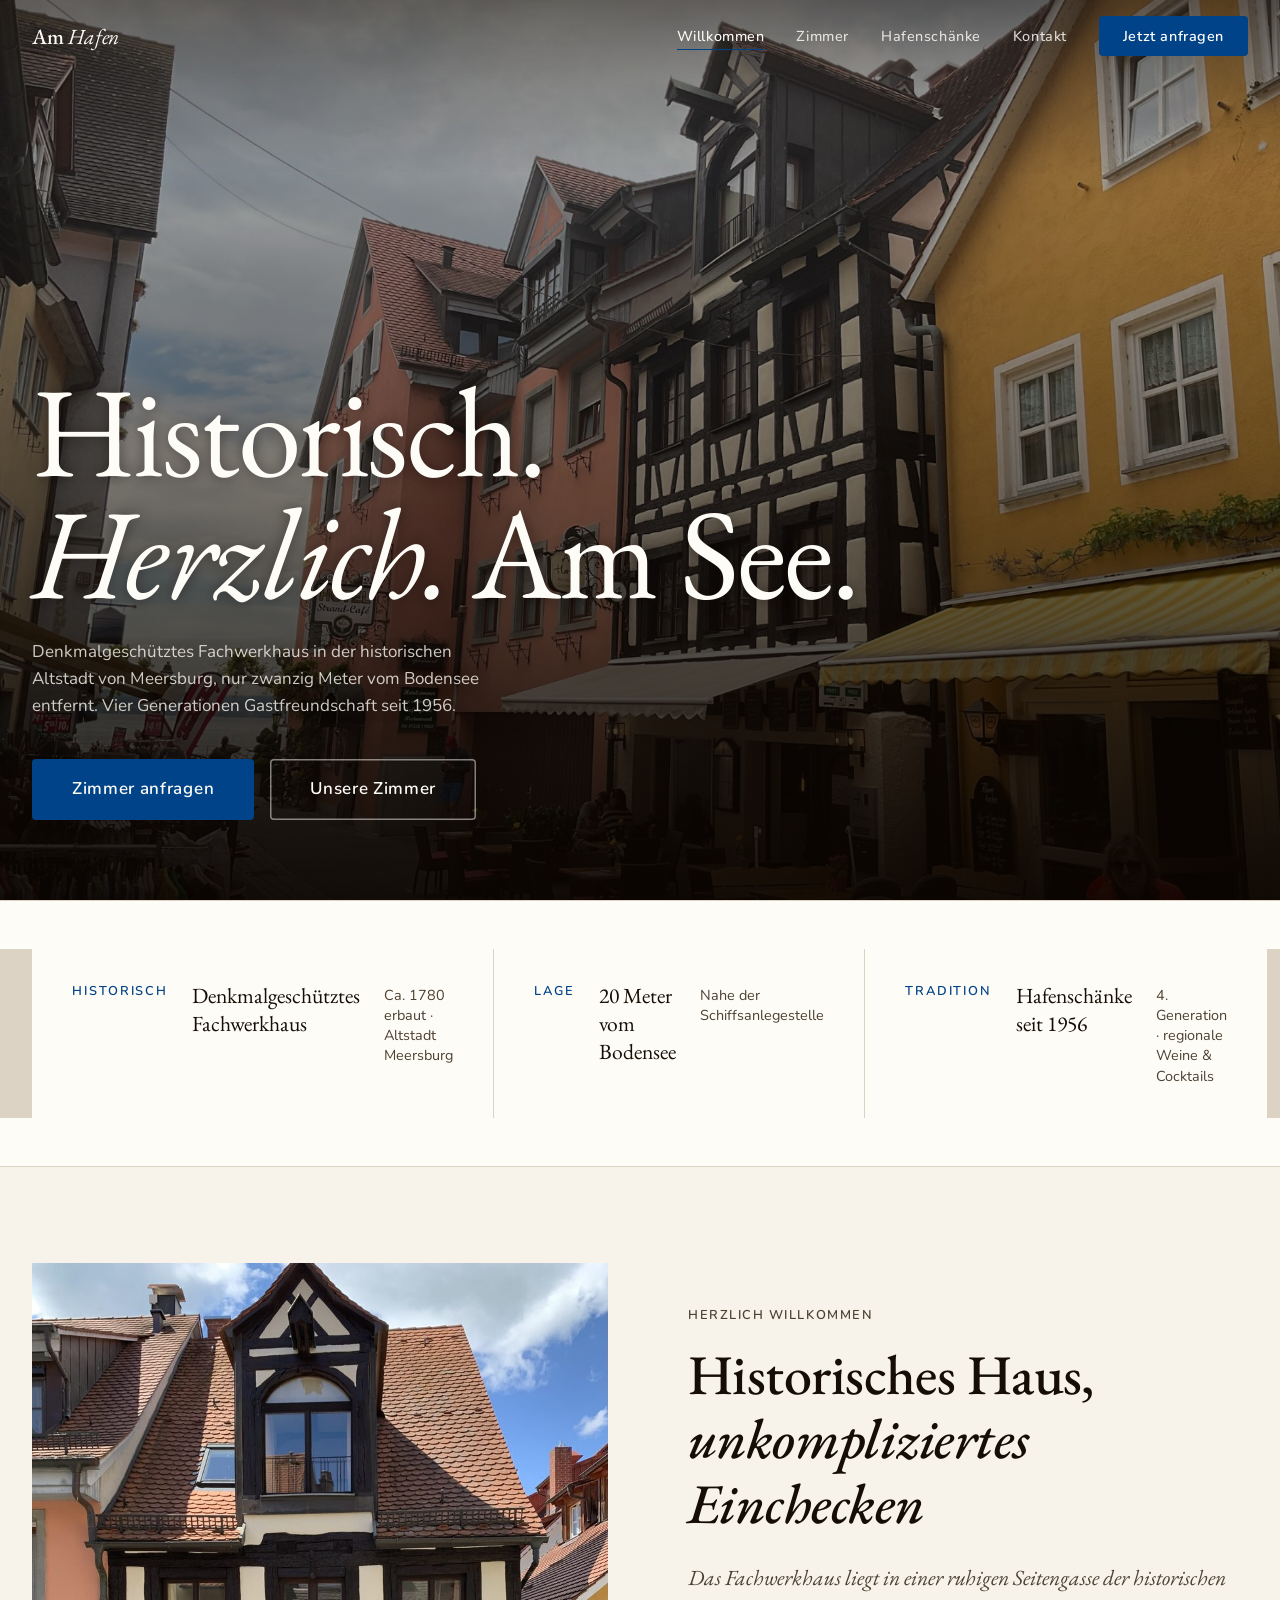
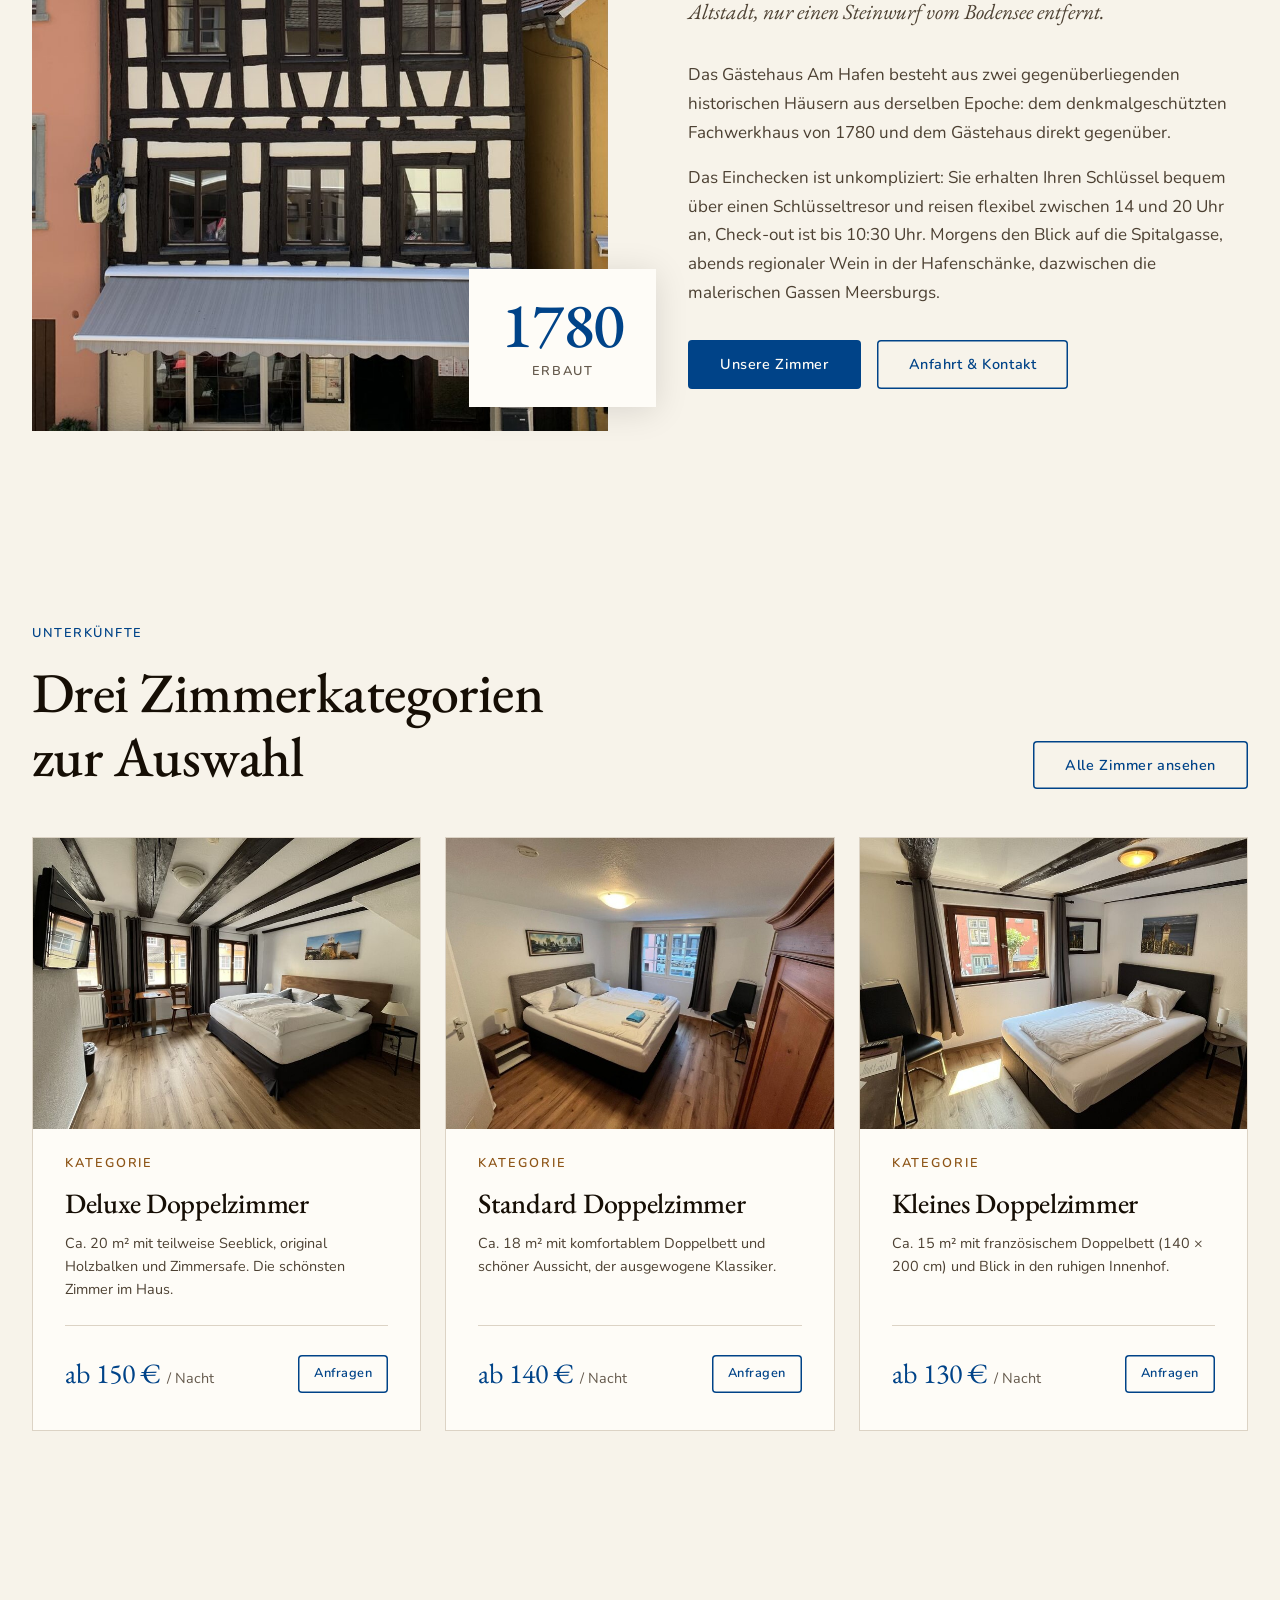
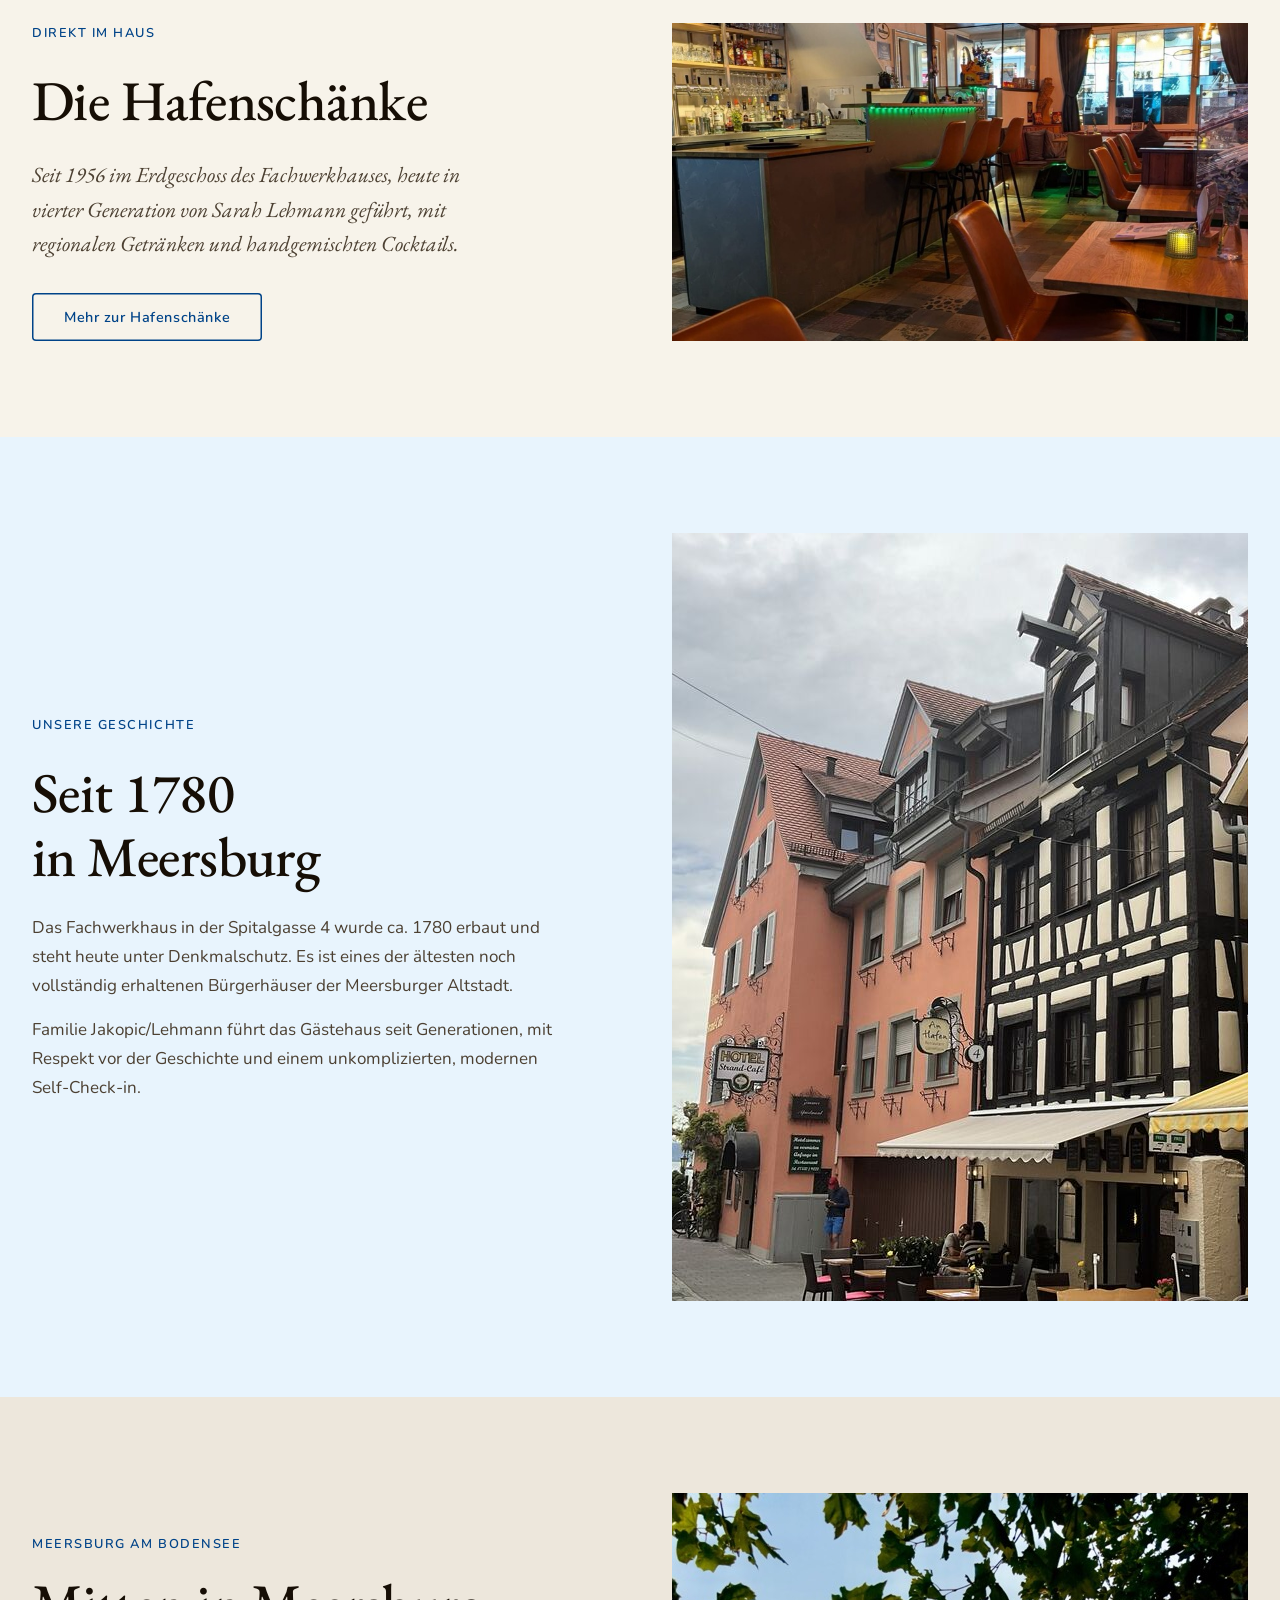
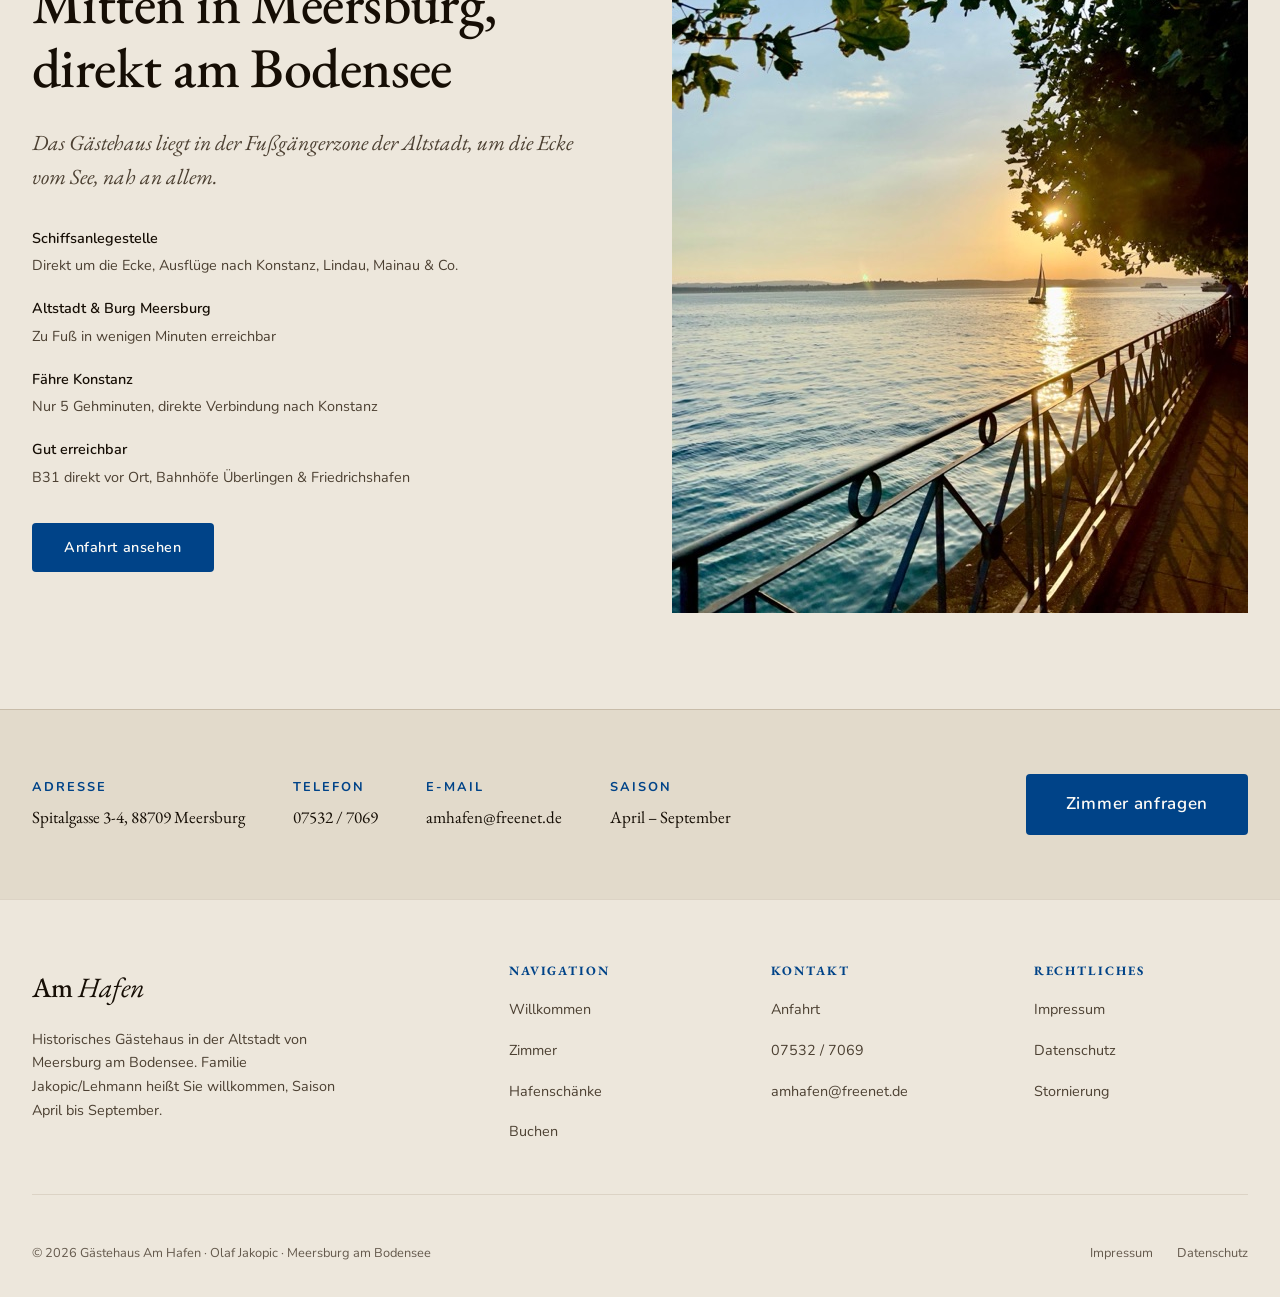
==== commit ae0d24c5: "feat: Mutter-Feedback Runde 2 (Preise, teilweise Seeblick, Alben, Karte) - Deluxe ab 150 EUR (vorher" ====
--- a/index.html
+++ b/index.html
@@ -141,9 +141,9 @@
         <div class="room-card__body">
           <div class="room-card__type">Kategorie</div>
           <h3 class="room-card__name">Deluxe Doppelzimmer</h3>
-          <p class="room-card__desc">Ca. 20 m² mit Seeblick, original Holzbalken und Zimmersafe. Die schönsten Zimmer im Haus.</p>
+          <p class="room-card__desc">Ca. 20 m² mit teilweise Seeblick, original Holzbalken und Zimmersafe. Die schönsten Zimmer im Haus.</p>
           <div class="room-card__footer">
-            <div class="room-card__price">ab 145 € <span>/ Nacht</span></div>
+            <div class="room-card__price">ab 150 € <span>/ Nacht</span></div>
             <a href="buchen.html?zimmer=deluxe" class="btn btn--ghost" style="padding: var(--s2) var(--s4); font-size: var(--text-xs);">Anfragen</a>
           </div>
         </div>
